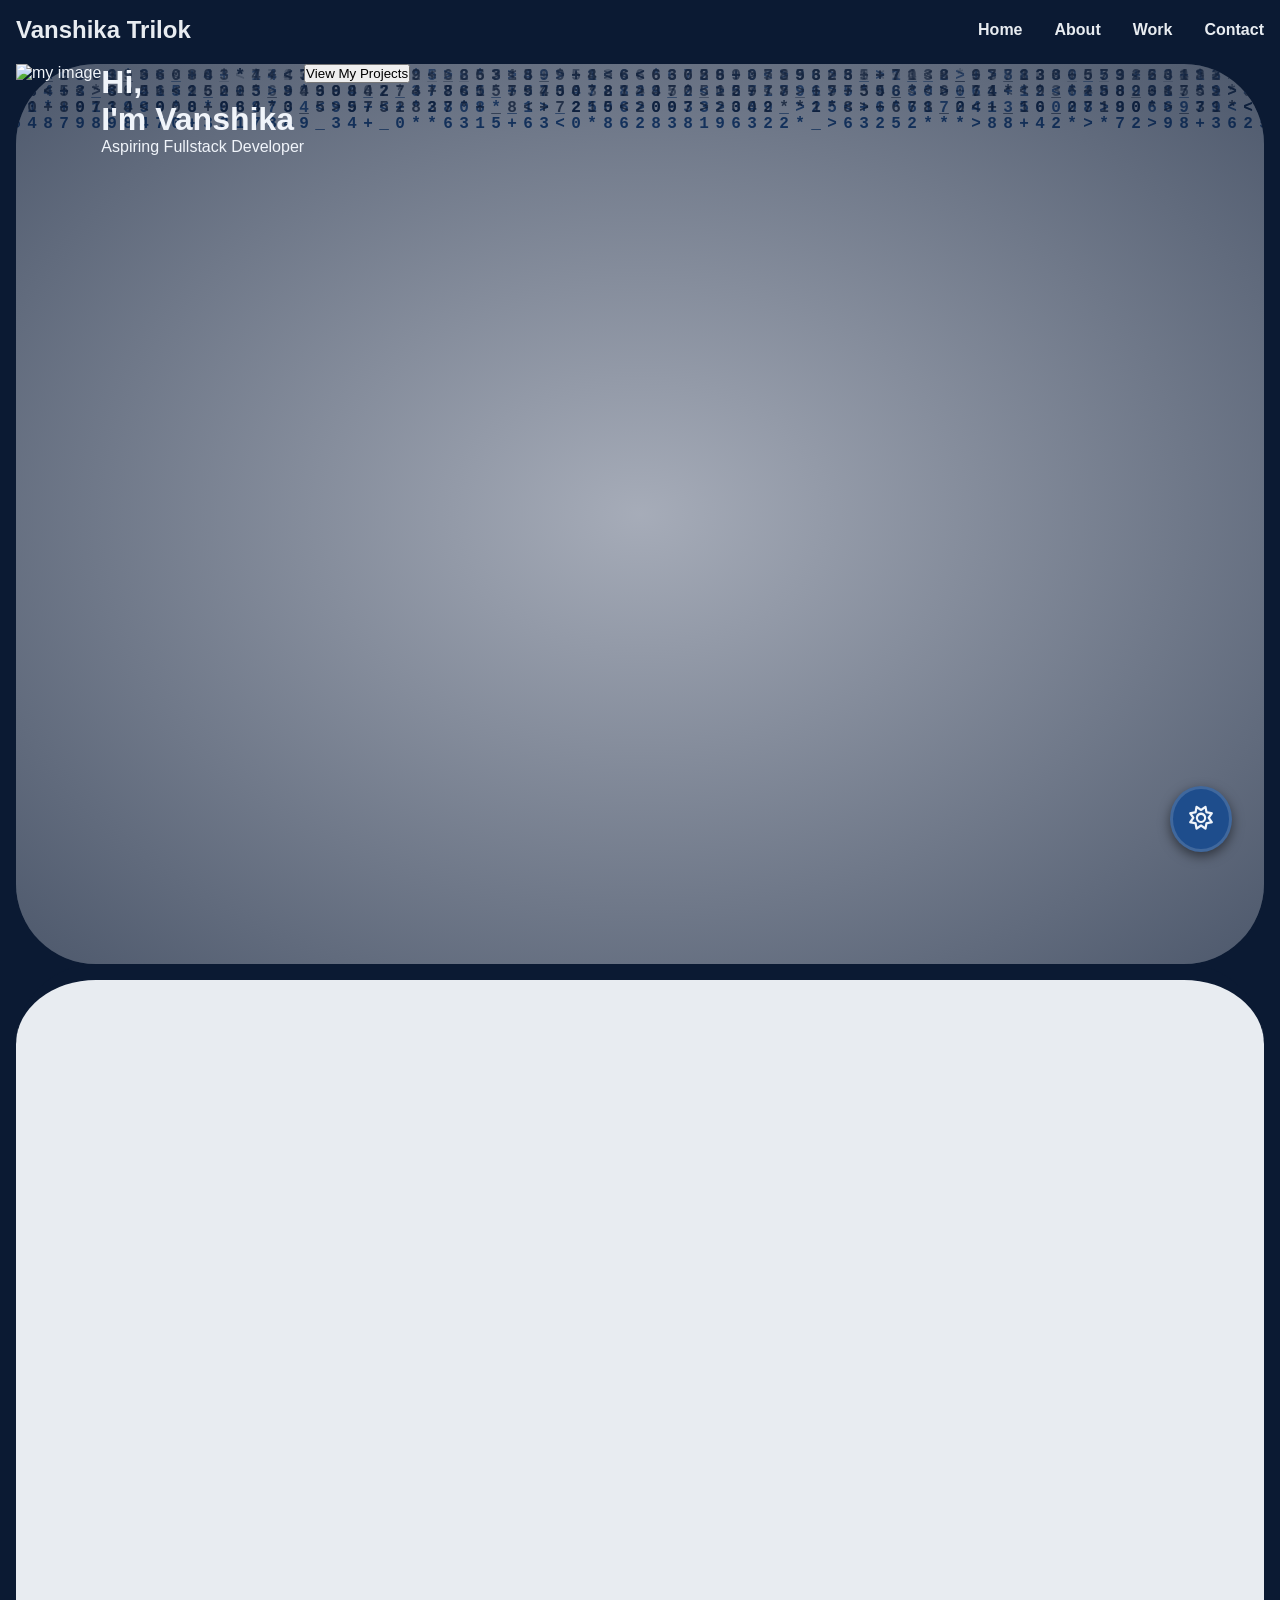
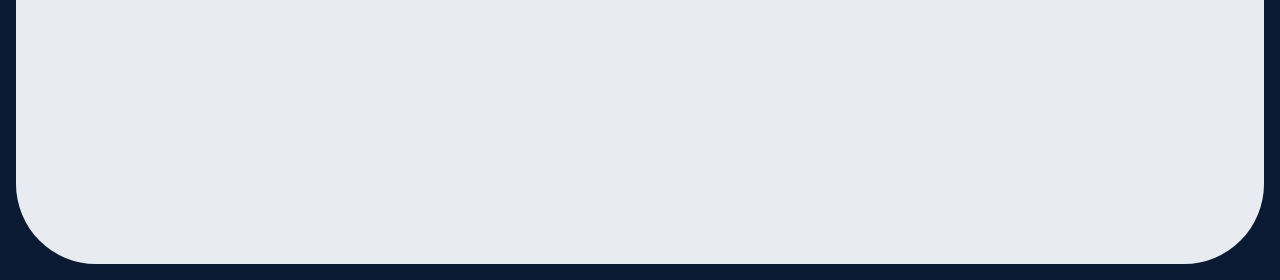
==== html/index.html @ 72667099 "Newly Added" ====
<!DOCTYPE html>
<html lang="en">
    <head>
        <meta charset="UTF-8">
        <meta name="viewport" content="width=device-width, initial-scale=1.0">
        <link rel="stylesheet" href="https://cdnjs.cloudflare.com/ajax/libs/font-awesome/6.5.1/css/all.min.css">
        <link rel="stylesheet" href="/css/main.css">
        <title>V's Portfolio</title>
        <link rel="icon" type="image/x-icon" href="/img/favicon.ico">
    </head>

    <body>
        <header>
            <nav class="navigation">
                <a href="/" class="nav-link">Vanshika Trilok</a>
                <a href="/" class="nav-link">Home</a>
                <a href="/html/about.html" class="nav-link">About</a>
                <a href="/html/work.html" class="nav-link">Work</a>
                <a href="/html/contact.html" class="nav-link">Contact</a>
            </nav>
        </header>

        <!------------------------------------- THEME TOGGLE ------------------------------------->
        <div>
            <button class="theme-toggle" id="themeToggle" aria-label="theme toggle">
                <i class="fa-regular fa-sun icon-sun"></i>
                <i class="fa-regular fa-moon icon-moon"></i>
            </button>
        </div>

        <!------------------------------------- HERO SECTION ------------------------------------->
        <main class="hero" id="hero">
            <canvas id="heroCanvas" aria-hidden="true"></canvas>
            <div class="hero-overlay"></div>
            <div class="hero-content">
                <div class="hero-image">
                    <img src="https://placehold.co/600x400?text=My+Image" alt="my image">
                </div>
                <div class="hero-text">
                    <h1>
                        Hi,<br/>
                        I'm Vanshika
                    </h1>
                    <p>Aspiring Fullstack Developer</p>
                </div>
                <div class="cta-btn">
                    <button class="view-projects-btn">View My Projects</button>
                </div>
            </div>
        </main>

        <section class="about-me">
            
        </section>

        <script src="/js/main.js"></script>
    </body>
</html>
---- css/main.css ----
:root {
    --primary-color: #0B1A33;       /* Nav/Foot, Primary BG, Heading, Btn BG */
    --secondary-color: #E8ECF1;     /* Secondary BG, Nav/Foot Text, Primary BG Heading */

    --primary-text: #F0F4FA;        /* Primary BG Text */
    --secondary-text: #2D3748;      /* Secondary BG Text */

    --accent-color: #1E4D8C;        /* Links, Icons, Highlights */
    --primary-focus: #A0C4F0;       /* Hover on Primary BG */
    --secondary-focus: #2B6CB0;     /* Hover on Secondary BG */

    /* ===== EXTRA ===== */
    --transition: all 0.3s ease;
    --box-shadow: 0 4px 12px rgba(0, 0, 0, 0.5);
}

* {
    box-sizing: border-box;
    padding: 0;
    margin: 0;
}

body {
    background: var(--primary-color);
    color: var(--primary-text);
    font-family: Arial, Helvetica, sans-serif;
    border: 1rem solid var(--primary-color);
}

/* ==================== THEME TOGGLE ==================== */
.theme-toggle {
    position: fixed;
    bottom: 3rem;
    right: 3rem;
    padding: 1rem;
    z-index: 999;
    background: var(--accent-color);
    color: var(--primary-text);
    border: 0.2rem solid rgba(255, 255, 255, 0.15);
    box-shadow: var(--box-shadow);
    border-radius: 100%;
    font-size: 1.5rem;
    transition: var(--transition);
}

.theme-toggle:hover {
    transform: scale(1.1);
    box-shadow: 0 6px 30px rgba(30, 77, 140, 0.7);
    border-color: var(--primary-focus);
}

.icon-sun {
    display: inline-block !important;
}

.icon-moon {
    display: none !important;
}

/* ==================== HEADER ==================== */
header {
    background: var(--primary-color);
    padding: 1rem;
    position: absolute;
    width: 100%;
    z-index: 1000;
    top: 0;
    left: 0;
}

.navigation {
    display: flex;
    align-items: center;
    gap: 2rem;
}

.nav-link {
    color: var(--secondary-color);
    font-weight: bolder;
    text-decoration: none;
    transition: var(--transition);
    position: relative;
}

.nav-link:first-child {
    margin-right: auto;
    font-size: 1.5rem;
}

.nav-link:first-child:hover {
    color: var(--primary-focus);
}

.nav-link:not(:first-child)::after {
    content: '';
    position: absolute;
    bottom: -4px;
    left: 0;
    width: 0;
    height: 2px;
    background: var(--primary-focus);
    border-radius: 5px;
    transition: var(--transition);
}

.nav-link:not(:first-child):hover::after {
    width: 100%;
}

.nav-link:not(:first-child):hover {
    color: var(--primary-focus);
}
/* ==================== FOOTER ==================== */

/* ==================== HERO SECTION ==================== */
.hero {
    position: relative;
    width: 100%;
    min-height: 100vh;
    overflow: visible;
    background: var(--secondary-color);
    border-radius: 5rem;
    margin-top: 3rem;
}

.hero canvas {
    position: absolute;
    top: 0;
    left: 0;
    height: 100%;
    width: 100%;
    z-index: 1;
    display: block;
    border-radius: 5rem;
}

.hero-overlay {
    position: absolute;
    top: 0;
    left: 0;
    height: 100%;
    width: 100%;
    z-index: 2;
    background: radial-gradient(ellipse at center, rgba(11, 26, 51, 0.30) 0%, rgba(11, 26, 51, 0.70) 100%);
    pointer-events: none;
}

.hero-content {
    position: relative;
    z-index: 3;
    display: flex;
}

.about-me {
    height: 100vh;
    background: var(--secondary-color);
    border-top: 1rem solid var(--primary-color);
    border-radius: 5rem;
}
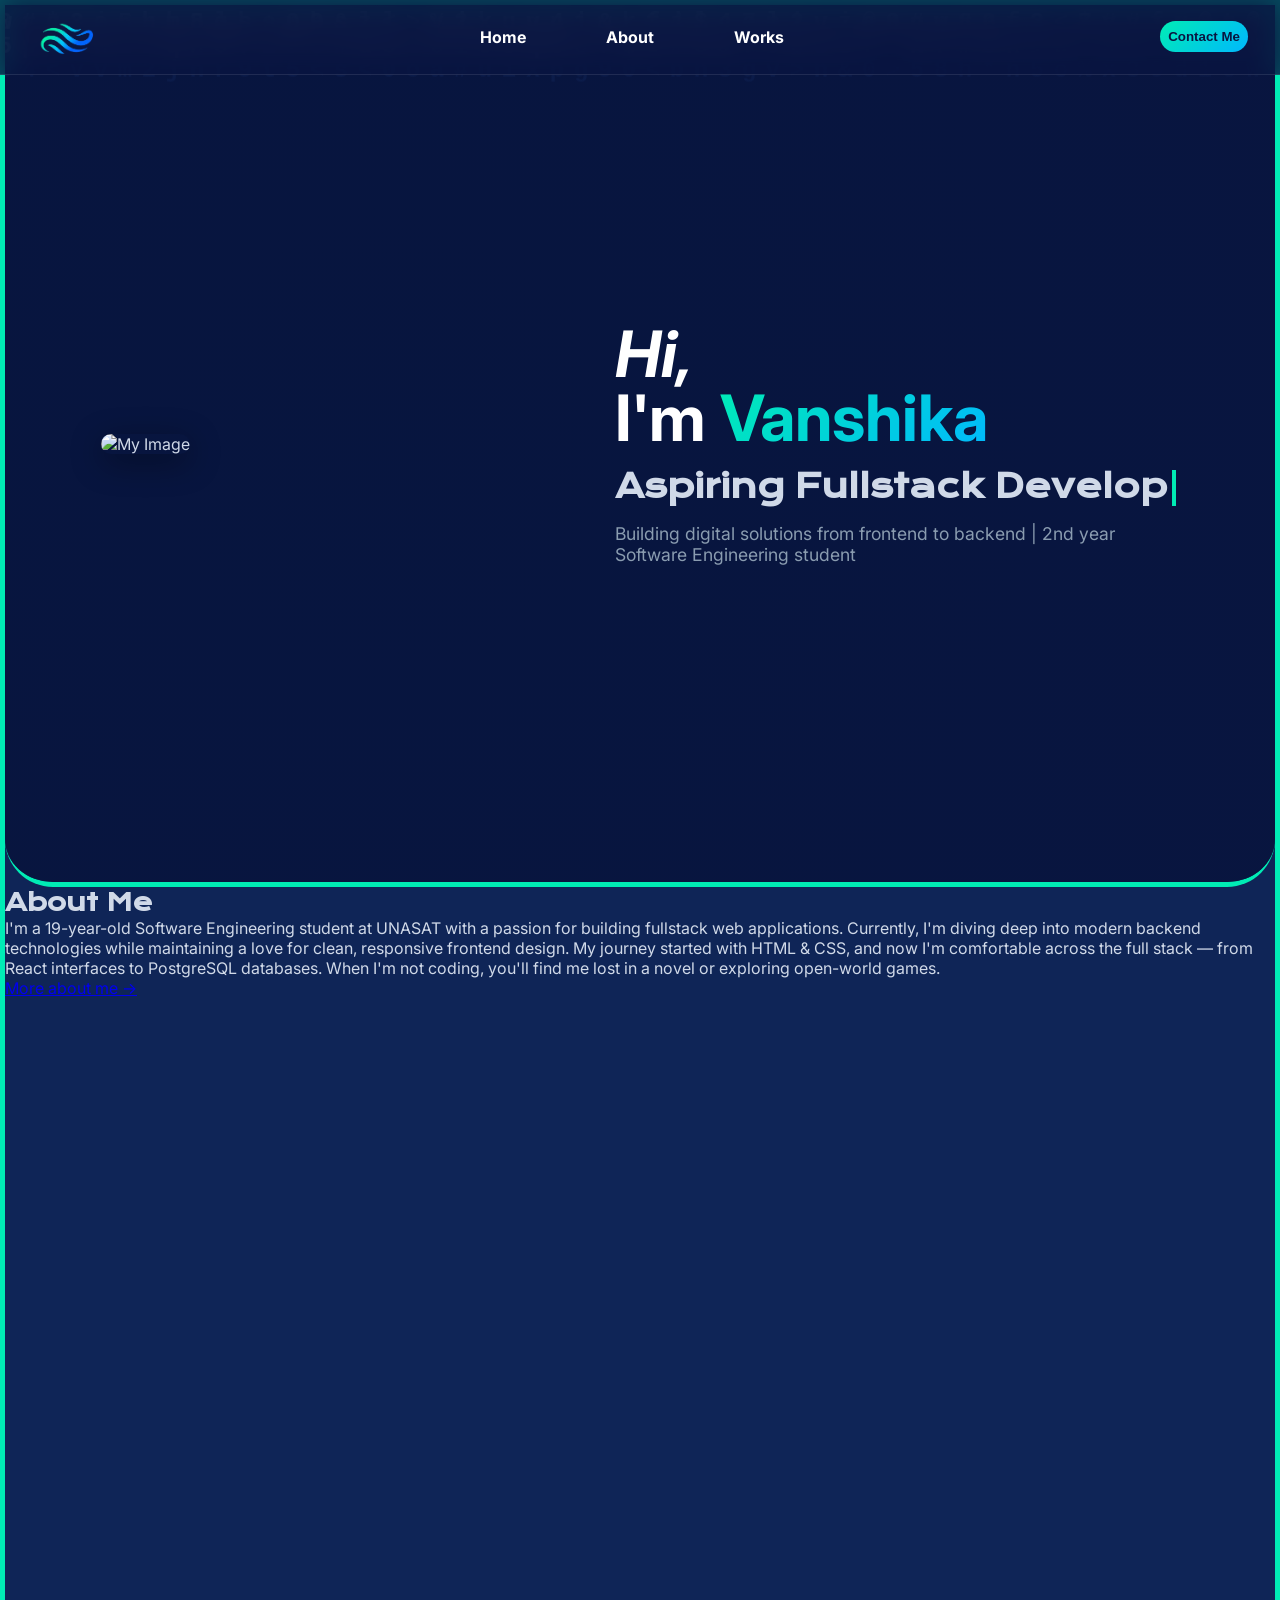
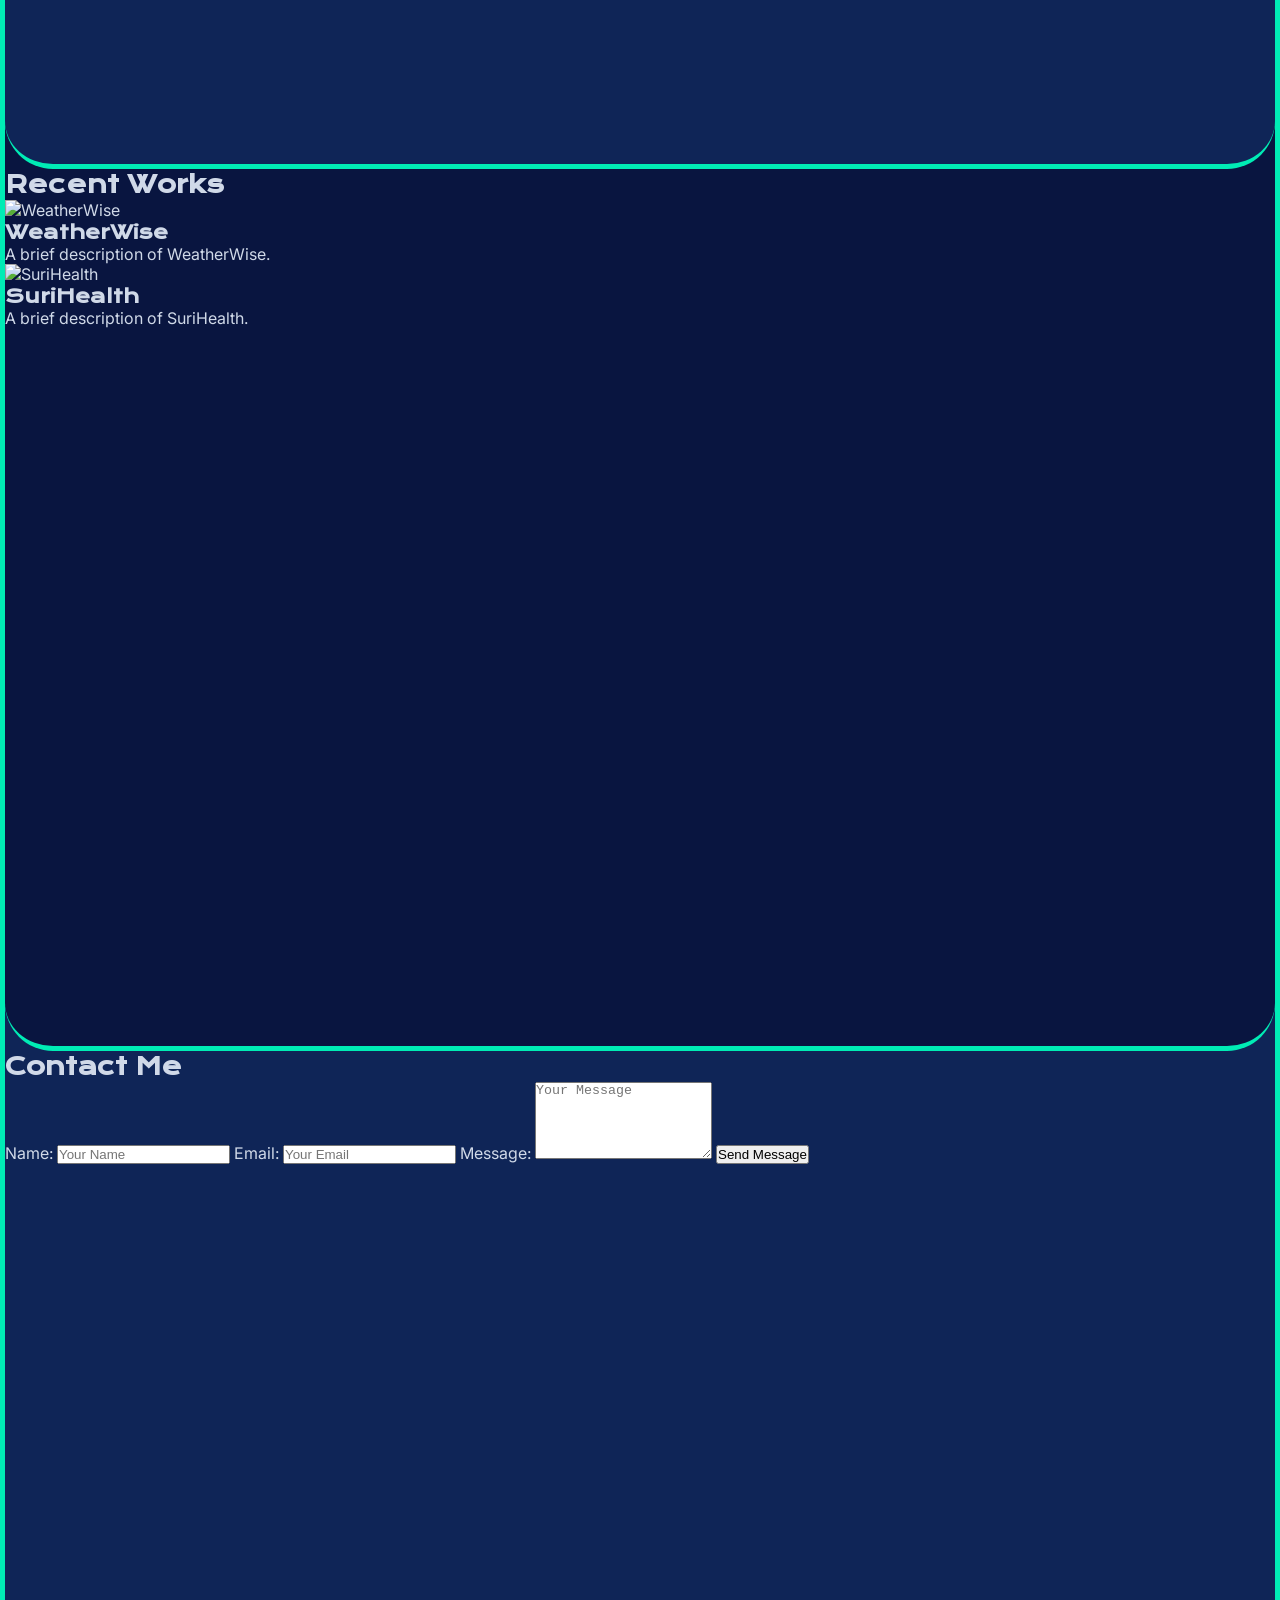
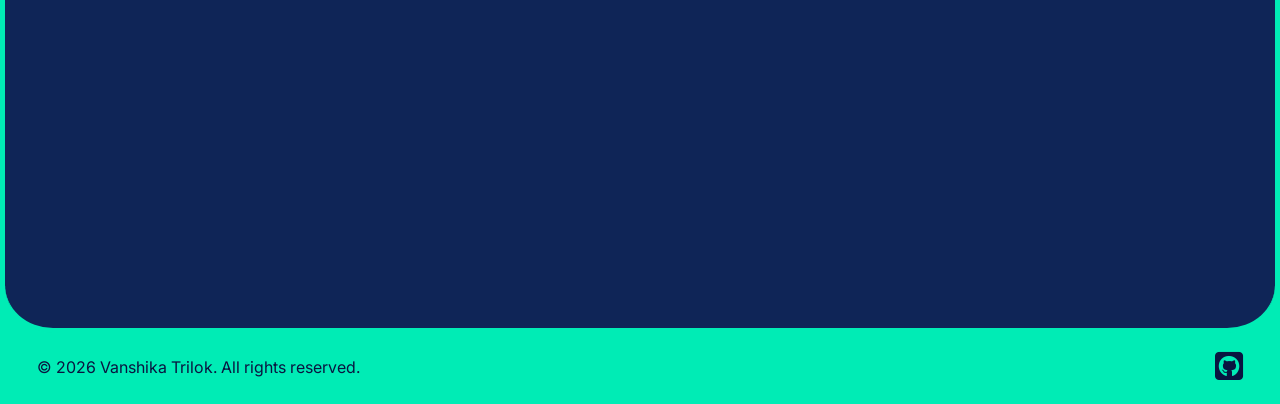
==== commit b5d277f3: "Updated" ====
--- a/html/index.html
+++ b/html/index.html
@@ -3,56 +3,96 @@
     <head>
         <meta charset="UTF-8">
         <meta name="viewport" content="width=device-width, initial-scale=1.0">
+        <title>V's Portfolio</title>
+        <link rel="stylesheet" href="/css/main.css">
+        <link type="image/x-icon" rel="icon" href="/img/favicon.ico">
+        <link href="https://fonts.googleapis.com/css2?family=Inter:opsz@14..32&display=swap" rel="stylesheet" />
+        <link href="https://fonts.googleapis.com/css2?family=Krona+One&display=swap" rel="stylesheet">
         <link rel="stylesheet" href="https://cdnjs.cloudflare.com/ajax/libs/font-awesome/6.5.1/css/all.min.css">
-        <link rel="stylesheet" href="/css/main.css">
-        <title>V's Portfolio</title>
-        <link rel="icon" type="image/x-icon" href="/img/favicon.ico">
     </head>
-
     <body>
         <header>
-            <nav class="navigation">
-                <a href="/" class="nav-link">Vanshika Trilok</a>
-                <a href="/" class="nav-link">Home</a>
-                <a href="/html/about.html" class="nav-link">About</a>
-                <a href="/html/work.html" class="nav-link">Work</a>
-                <a href="/html/contact.html" class="nav-link">Contact</a>
-            </nav>
+            <img src="/img/portfolio_logo.png" alt="V's Portfolio Logo" class="logo">
+            <a href="/" class="nav-link">Home</a>
+            <a href="/html/about.html" class="nav-link">About</a>
+            <a href="/html/work.html" class="nav-link">Works</a>
+            <button id="contact-button">
+                Contact Me
+                <span class="arrow-circle"> →</span>
+            </button>
         </header>
 
-        <!------------------------------------- THEME TOGGLE ------------------------------------->
-        <div>
-            <button class="theme-toggle" id="themeToggle" aria-label="theme toggle">
-                <i class="fa-regular fa-sun icon-sun"></i>
-                <i class="fa-regular fa-moon icon-moon"></i>
-            </button>
-        </div>
+        <main class="hero-section">
 
-        <!------------------------------------- HERO SECTION ------------------------------------->
-        <main class="hero" id="hero">
+            <!-- CANVAS -->
             <canvas id="heroCanvas" aria-hidden="true"></canvas>
-            <div class="hero-overlay"></div>
-            <div class="hero-content">
+
+            <div class="hero-container">
+                <!-- LEFT SIDE -->
                 <div class="hero-image">
-                    <img src="https://placehold.co/600x400?text=My+Image" alt="my image">
+                    <img src="https://placehold.co/600x400" alt="My Image" class="hero-img">
                 </div>
-                <div class="hero-text">
+
+                <!-- RIGHT SIDE -->
+                <div class="hero-content">
                     <h1>
-                        Hi,<br/>
-                        I'm Vanshika
+                        <i>Hi,</i> <br>
+                        I'm <span class="highlight">Vanshika</span>
                     </h1>
-                    <p>Aspiring Fullstack Developer</p>
-                </div>
-                <div class="cta-btn">
-                    <button class="view-projects-btn">View My Projects</button>
+                    <h2>
+                        <span id="typing-text"></span>
+                        <span class="cursor" aria-hidden="true">|</span>
+                    </h2>
+                    <p>Building digital solutions from frontend to backend | 2nd year Software Engineering student</p>
                 </div>
             </div>
         </main>
 
-        <section class="about-me">
-            
+        <section class="about-section">
+            <h2>About Me</h2>
+            <p>I'm a 19-year-old Software Engineering student at UNASAT with a passion for building fullstack web applications. Currently, I'm diving deep into modern backend technologies while maintaining a love for clean, responsive frontend design. My journey started with HTML & CSS, and now I'm comfortable across the full stack — from React interfaces to PostgreSQL databases. When I'm not coding, you'll find me lost in a novel or exploring open-world games.</p>
+            <a href="/html/about.html" class="btn-about">More about me →</a>
         </section>
 
+        <section class="works-section">
+            <h2>Recent Works</h2>
+            <div class="works-container">
+                <div class="work-card">
+                    <img src="https://placehold.co/300x200" alt="WeatherWise" class="work-image">
+                    <h3>WeatherWise</h3>
+                    <p>A brief description of WeatherWise.</p>
+                </div>
+                <div class="work-card">
+                    <img src="https://placehold.co/300x200" alt="SuriHealth" class="work-image">
+                    <h3>SuriHealth</h3>
+                    <p>A brief description of SuriHealth.</p>
+                </div>
+            </div>
+        </section>
+
+        <section class="contact-section">
+            <h2>Contact Me</h2>
+            <form id="contact-form">
+                <label for="name">Name:</label>
+                <input type="text" id="name" name="name" placeholder="Your Name" required>
+
+                <label for="email">Email:</label>
+                <input type="email" id="email" name="email" placeholder="Your Email" required>
+
+                <label for="message">Message:</label>
+                <textarea id="message" name="message" rows="5" placeholder="Your Message" required></textarea>
+
+                <button type="submit">Send Message</button>
+            </form>
+        </section>
+
+        <footer>
+            <p>&copy; 2026 Vanshika Trilok. All rights reserved.</p>
+            <a href="https://github.com/viraitrisha" rel="noopener noreferrer" target="_blank">
+                <i class="fa-brands fa-square-github"></i>
+            </a>
+        </footer>
         <script src="/js/main.js"></script>
+
     </body>
 </html>
--- a/css/main.css
+++ b/css/main.css
@@ -1,159 +1,363 @@
 :root {
-    --primary-color: #0B1A33;       /* Nav/Foot, Primary BG, Heading, Btn BG */
-    --secondary-color: #E8ECF1;     /* Secondary BG, Nav/Foot Text, Primary BG Heading */
-
-    --primary-text: #F0F4FA;        /* Primary BG Text */
-    --secondary-text: #2D3748;      /* Secondary BG Text */
-
-    --accent-color: #1E4D8C;        /* Links, Icons, Highlights */
-    --primary-focus: #A0C4F0;       /* Hover on Primary BG */
-    --secondary-focus: #2B6CB0;     /* Hover on Secondary BG */
-
-    /* ===== EXTRA ===== */
-    --transition: all 0.3s ease;
-    --box-shadow: 0 4px 12px rgba(0, 0, 0, 0.5);
+    /* Backgrounds */
+    --primary-bg: #091540;
+    --secondary-bg: #0F2557;
+    --card-bg: rgba(15, 37, 87, 0.6);
+
+    /* Text */
+    --text-heading: #FFFFFF;
+    --text-body: #D0D9E8;
+    --text-muted: #8A9CB0;
+    --text-btn: #091540;
+
+    /* Accents */
+    --accent-teal: #00ecb5;
+    --accent-blue: #0065ff;
+    --accent-light-blue: #00b8fe;
+    --accent-orange: #FF7B00;
+    --accent-pink: #ff0059;
+
+    /* Shadows */
+    --shadow-teal: 0 10px 40px -10px rgba(0, 236, 181, 0.25);
+    --shadow-blue: 0 10px 40px -10px rgba(0, 101, 255, 0.30);
+    --shadow-card: 0 8px 32px rgba(0, 0, 0, 0.4);
+
+    /* Hover States */
+    --hover-teal: #00cba0;
+    --hover-blue: #0055cc;
 }
 
 * {
     box-sizing: border-box;
+    margin: 0;
     padding: 0;
-    margin: 0;
 }
 
 body {
-    background: var(--primary-color);
-    color: var(--primary-text);
-    font-family: Arial, Helvetica, sans-serif;
-    border: 1rem solid var(--primary-color);
-}
-
-/* ==================== THEME TOGGLE ==================== */
-.theme-toggle {
+    font-family: 'Inter', sans-serif;
+    background-color: var(--primary-bg);
+    color: var(--text-body);
+    border: 5px solid var(--accent-teal);
+}
+
+.logo {
+    width: 4.5rem;
+    height: auto;
+    margin-right: auto;
+    transition: transform 0.3s ease, filter 0.3s ease;
+}
+
+.logo:hover {
+    transform: scale(1.1) translateY(-2px);
+    filter: drop-shadow(0 0 12px rgba(0, 236, 181, 0.6)) drop-shadow(0 4px 8px rgba(0, 0, 0, 0.3));
+}
+
+.highlight {
+    background: linear-gradient(135deg, var(--accent-teal), var(--accent-light-blue));
+    -webkit-background-clip: text;
+    -webkit-text-fill-color: transparent;
+    background-clip: text;
+    cursor: pointer;
+    transition: text-shadow 0.3s ease;
+}
+
+.highlight:hover {
+    text-shadow:
+        0 0 20px rgba(0, 236, 181, 0.8),
+        0 0 40px rgba(0, 184, 254, 0.5),
+        0 0 60px rgba(0, 101, 255, 0.3);
+}
+
+h2, h3, h4, h5, h6 {
+    font-family: 'Krona One', sans-serif;
+}
+
+.about-section,
+.contact-section {
+    position: relative;
+    z-index: 0;
+    min-height: 98vh;
+    background-color: var(--secondary-bg);
+    border-bottom: 5px solid var(--accent-teal);
+    border-bottom-left-radius: 3rem;
+    border-bottom-right-radius: 3rem;
+}
+
+.about-section::before,
+.contact-section::before {
+    content: '';
+    position: absolute;
+    top: -3rem;
+    left: 0;
+    right: 0;
+    height: 3rem;
+    background-color: var(--secondary-bg);
+    z-index: -1;
+}
+
+/* ========== NAVIGATION ========== */
+header {
     position: fixed;
-    bottom: 3rem;
-    right: 3rem;
-    padding: 1rem;
-    z-index: 999;
-    background: var(--accent-color);
-    color: var(--primary-text);
-    border: 0.2rem solid rgba(255, 255, 255, 0.15);
-    box-shadow: var(--box-shadow);
-    border-radius: 100%;
-    font-size: 1.5rem;
-    transition: var(--transition);
-}
-
-.theme-toggle:hover {
-    transform: scale(1.1);
-    box-shadow: 0 6px 30px rgba(30, 77, 140, 0.7);
-    border-color: var(--primary-focus);
-}
-
-.icon-sun {
-    display: inline-block !important;
-}
-
-.icon-moon {
-    display: none !important;
-}
-
-/* ==================== HEADER ==================== */
-header {
-    background: var(--primary-color);
-    padding: 1rem;
-    position: absolute;
-    width: 100%;
-    z-index: 1000;
     top: 0;
     left: 0;
-}
-
-.navigation {
-    display: flex;
-    align-items: center;
+    z-index: 1000;
+    width: 100%;
+
+    display: flex;
+    gap: 5rem;
+    align-items: center;
+    padding: 1rem 2rem;
+
+    background: rgba(9, 21, 64, 0.75);
+    border-bottom: 1px solid rgba(255, 255, 255, 0.1);
+    -webkit-backdrop-filter: blur(12px);
+    backdrop-filter: blur(12px);
+}
+
+nav {
+    display: flex;
     gap: 2rem;
 }
 
 .nav-link {
-    color: var(--secondary-color);
-    font-weight: bolder;
     text-decoration: none;
-    transition: var(--transition);
-    position: relative;
-}
-
-.nav-link:first-child {
-    margin-right: auto;
-    font-size: 1.5rem;
-}
-
-.nav-link:first-child:hover {
-    color: var(--primary-focus);
-}
-
-.nav-link:not(:first-child)::after {
+    font-weight: bold;
+    font-size: 1rem;
+    color: var(--text-heading);
+    position: relative;
+    transition: color 0.3s ease;
+}
+
+.nav-link::after {
     content: '';
     position: absolute;
     bottom: -4px;
     left: 0;
-    width: 0;
+    width: 0%;
     height: 2px;
-    background: var(--primary-focus);
-    border-radius: 5px;
-    transition: var(--transition);
-}
-
-.nav-link:not(:first-child):hover::after {
+    background: var(--accent-teal);
+    transition: width 0.3s ease;
+}
+
+.nav-link:hover {
+    color: var(--accent-teal);
+}
+
+.nav-link:hover::after {
     width: 100%;
 }
 
-.nav-link:not(:first-child):hover {
-    color: var(--primary-focus);
-}
-/* ==================== FOOTER ==================== */
-
-/* ==================== HERO SECTION ==================== */
-.hero {
-    position: relative;
+header button {
+    position: relative;
+    overflow: hidden;
+    background: linear-gradient(135deg, var(--accent-teal), var(--accent-light-blue));
+    color: var(--text-btn);
+    font-weight: bold;
+    padding: 0.5rem 0.5rem;
+    border: none;
+    border-radius: 2rem;
+    cursor: pointer;
+    margin-left: auto;
+    display: inline-flex;
+    align-items: center;
+    white-space: nowrap;
+    transition: all 0.3s ease;
+}
+
+.arrow-circle {
+    position: absolute;
+    right: -1.5rem;
+    top: 50%;
+    transform: translateY(-50%);
+    width: 1.5rem;
+    height: 1.5rem;
+    border-radius: 50%;
+    background: linear-gradient(135deg, var(--accent-blue), var(--accent-pink));
+    display: flex;
+    align-items: center;
+    justify-content: center;
+    color: var(--text-heading);
+    font-size: 1rem;
+    font-weight: bold;
+    line-height: 1;
+    opacity: 0;
+    transition: right 0.45s cubic-bezier(0.4, 0, 0.2, 1), opacity 0.3s ease 0.1s;
+}
+
+header button:hover {
+    padding-right: 2.5rem;
+    transform: scale(1.03);
+    box-shadow: 0 0 30px rgba(0, 236, 181, 0.45);
+}
+
+header button:hover .arrow-circle {
+    right: 0.5rem;
+    opacity: 1;
+}
+
+/* ========== FOOTER ========== */
+footer {
+    background-color: var(--accent-teal);
+    color: var(--text-btn);
+    border-top: 1px solid rgba(255, 255, 255, 0.1);
+    padding: 1rem 2rem;
+    display: flex;
+    align-items: center;
+    justify-content: space-between;
+    flex-wrap: wrap;
+    gap: 1rem;
+    position: relative;
+    z-index: -1;
+}
+
+footer::before {
+    content: '';
+    position: absolute;
+    top: -3rem;
+    left: 0;
+    right: 0;
+    height: 3rem;
+    background-color: var(--accent-teal);
+    z-index: -2;
+}
+
+footer p {
+    margin: 0;
+    color: var(--text-btn);
+}
+
+footer a {
+    color: var(--text-btn);
+    font-size: 2rem;
+    transition: all 0.3s ease;
+    line-height: 1;
+}
+
+footer a:hover {
+    color: var(--accent-teal);
+    transform: scale(1.15) translateY(-2px);
+    text-shadow: 0 0 12px rgba(0, 236, 181, 0.6);
+}
+/* ========== HERO SECTION ========== */
+.hero-section {
+    position: relative;
+    min-height: 98vh;
+    z-index: 1;
+    display: flex;
+    align-items: center;
+    justify-content: center;
+    overflow: hidden;
+    isolation: isolate;
+    background-color: var(--primary-bg);
+    border-bottom: 5px solid var(--accent-teal);
+    border-bottom-left-radius: 3rem;
+    border-bottom-right-radius: 3rem;
+}
+
+#heroCanvas {
+    position: absolute;
+    inset: 0;
     width: 100%;
-    min-height: 100vh;
-    overflow: visible;
-    background: var(--secondary-color);
-    border-radius: 5rem;
-    margin-top: 3rem;
-}
-
-.hero canvas {
-    position: absolute;
-    top: 0;
-    left: 0;
     height: 100%;
+    z-index: 0;
+}
+
+.hero-section::after {
+    content: '';
+    position: absolute;
+    inset: 0;
+    background: radial-gradient(
+        circle at 30% 50%,
+        rgba(9, 21, 64, 0.4) 0%,
+        rgba(9, 21, 64, 0.8) 100%
+    );
+    z-index: 1;
+    pointer-events: none;
+}
+
+.hero-container {
+    position: relative;
+    z-index: 2;
+    display: flex;
+    align-items: center;
+    gap: 4rem;
+    max-width: 1200px;
+    width: 90%;
+    margin: 0 auto;
+    padding: 2rem;
+}
+
+.hero-image {
+    flex: 1;
+    max-width: 450px;
+}
+
+.hero-img {
     width: 100%;
+    height: auto;
+    border-radius: 20px;
+    box-shadow: var(--shadow-card), var(--shadow-teal);
+    transition: transform 0.3s ease;
+}
+
+.hero-img:hover {
+  transform: scale(1.02) rotate(0.5deg);
+}
+
+.hero-content {
+    flex: 1;
+    color: var(--text-heading);
+}
+
+.hero-content h1 {
+    font-size: 4rem;
+    line-height: 1;
+    margin-bottom: 1rem;
+    font-weight: 700;
+    color: var(--text-heading);
+}
+
+.hero-content h1 i {
+    font-style: italic;
+    font-weight: bold;
+}
+
+.hero-content h2 {
+    font-size: 2rem;
+    font-weight: bold;
+    color: var(--text-body);
+    margin-bottom: 1rem;
+    display: flex;
+    align-items: center;
+    flex-wrap: wrap;
+}
+
+.hero-content p {
+    font-size: 1.1rem;
+    line-height: 1.2;
+    color: var(--text-muted);
+    max-width: 500px;
+}
+
+.cursor {
+    display: inline-block;
+    color: var(--accent-teal);
+    font-weight: 400;
+    animation: blink 0.8s step-end infinite;
+    margin-left: 2px;
+}
+
+/* ========== ABOUT SECTION ========== */
+
+/* ========== WORKS SECTION ========== */
+.works-section {
+    position: relative;
+    min-height: 98vh;
     z-index: 1;
-    display: block;
-    border-radius: 5rem;
-}
-
-.hero-overlay {
-    position: absolute;
-    top: 0;
-    left: 0;
-    height: 100%;
-    width: 100%;
-    z-index: 2;
-    background: radial-gradient(ellipse at center, rgba(11, 26, 51, 0.30) 0%, rgba(11, 26, 51, 0.70) 100%);
-    pointer-events: none;
-}
-
-.hero-content {
-    position: relative;
-    z-index: 3;
-    display: flex;
-}
-
-.about-me {
-    height: 100vh;
-    background: var(--secondary-color);
-    border-top: 1rem solid var(--primary-color);
-    border-radius: 5rem;
-}+    background-color: var(--primary-bg);
+    border-bottom: 5px solid var(--accent-teal);
+    border-bottom-left-radius: 3rem;
+    border-bottom-right-radius: 3rem;
+}
+
+/* ========== CONTACT SECTION ========== */
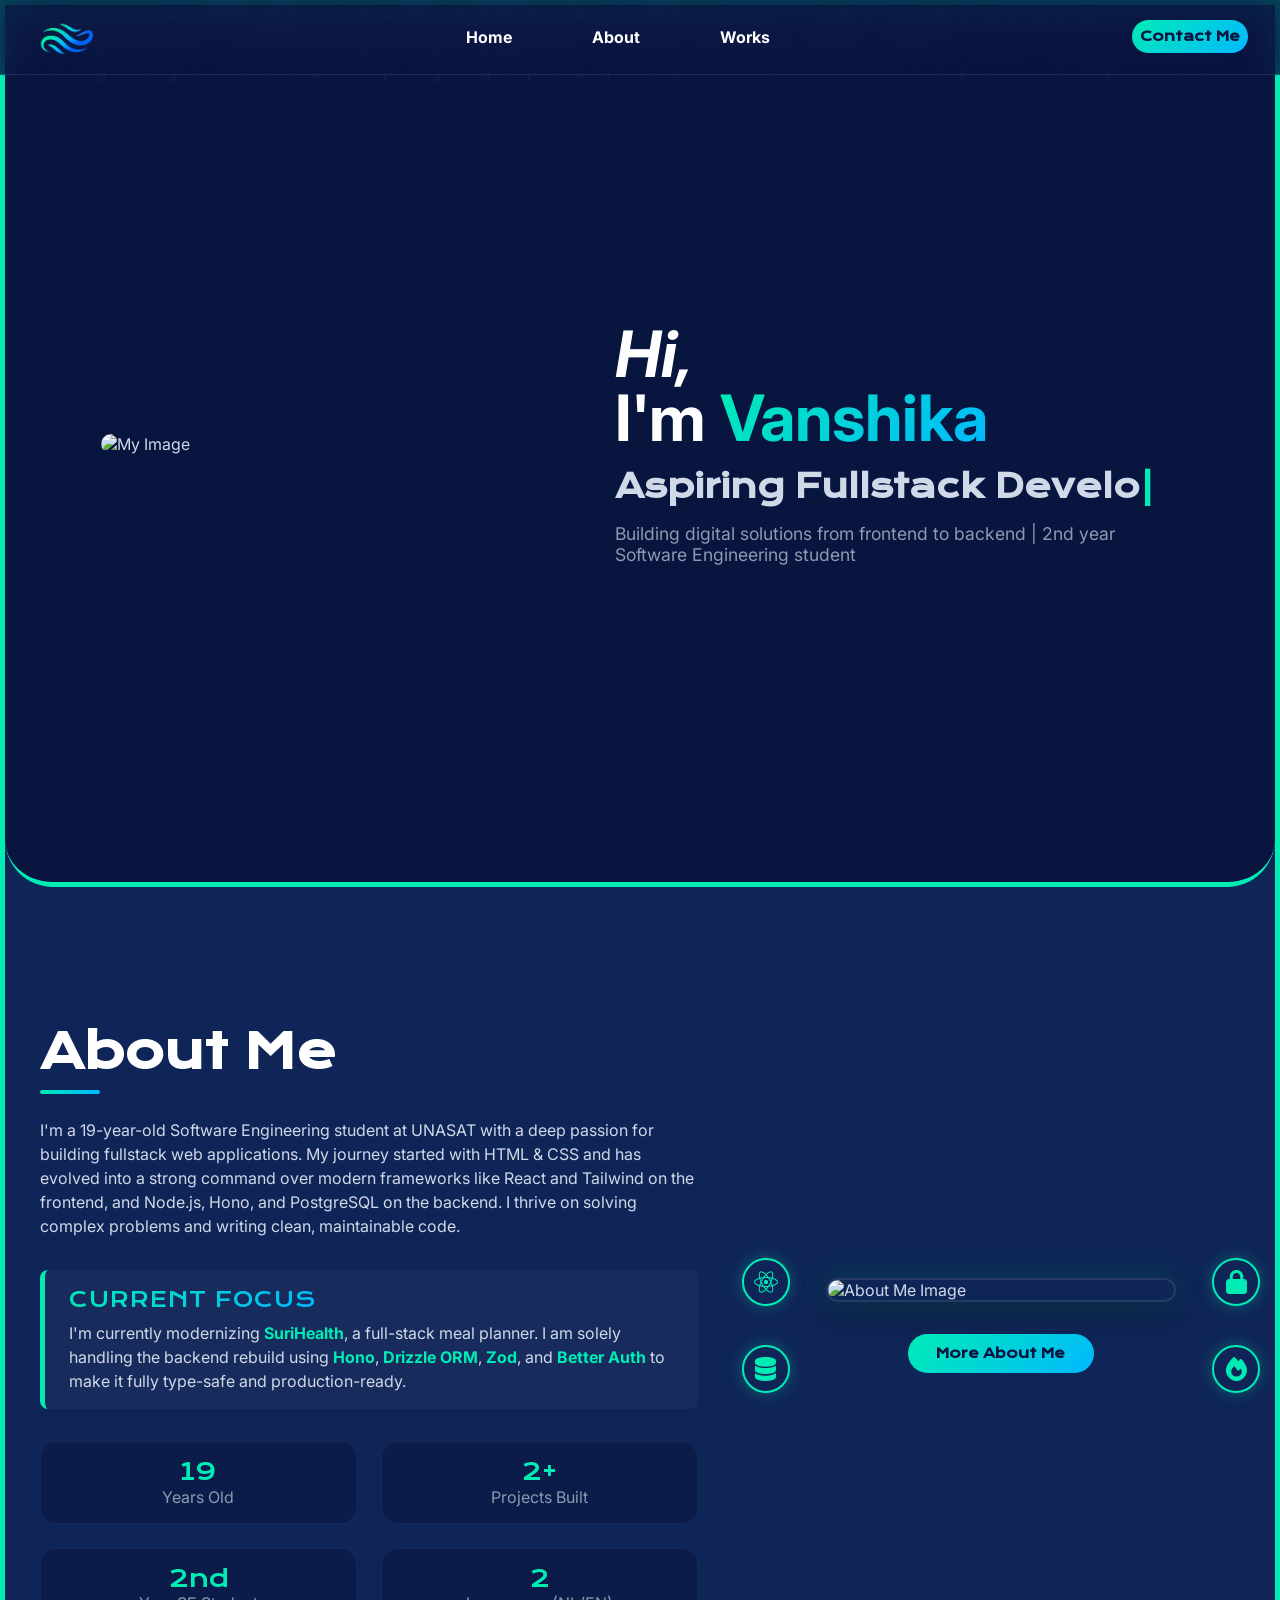
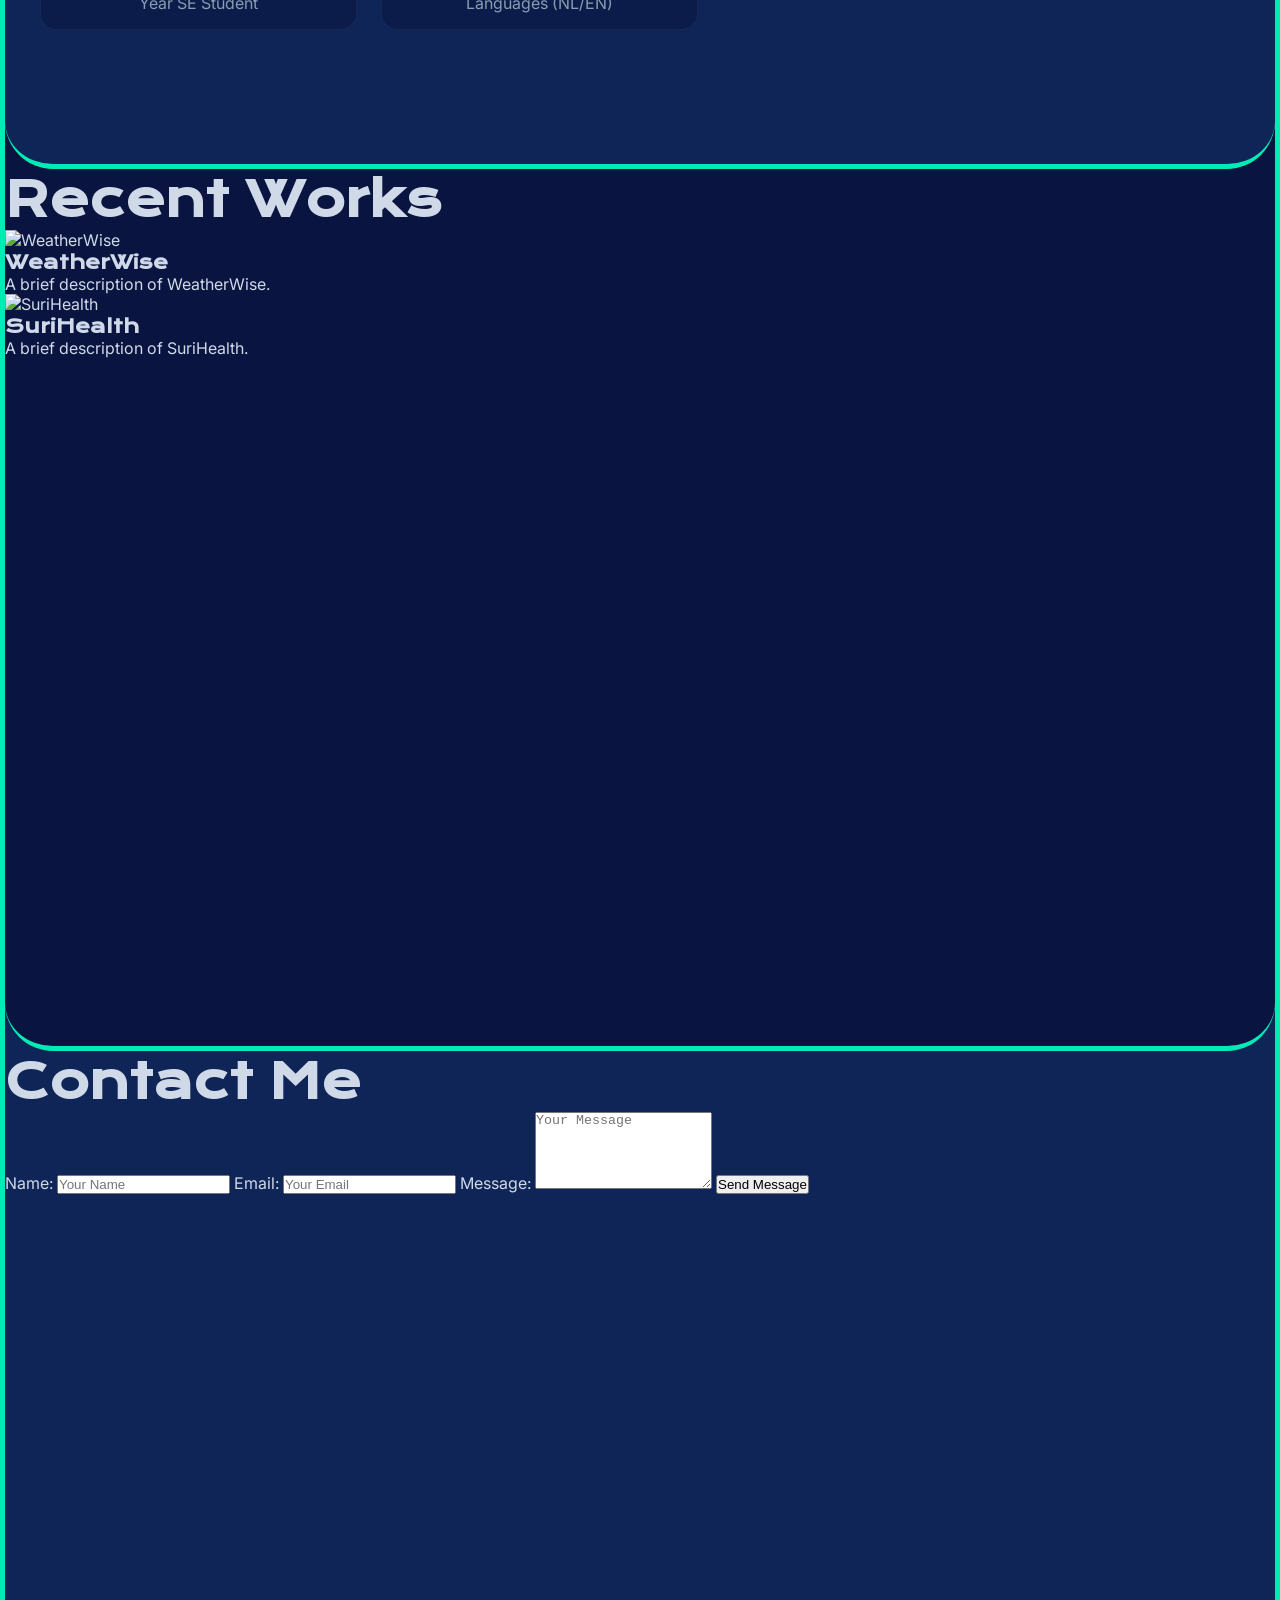
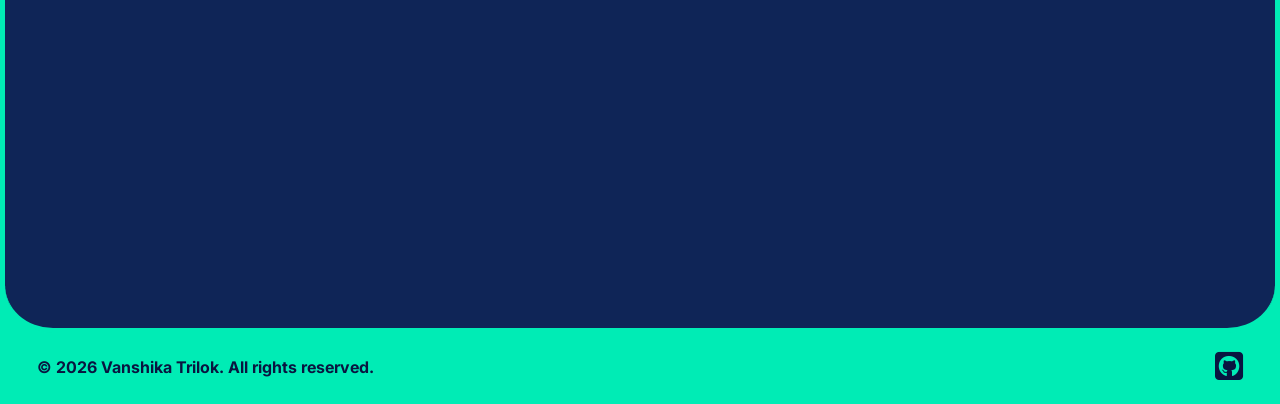
==== commit 64210139: "Home About Me - Done" ====
--- a/html/index.html
+++ b/html/index.html
@@ -23,7 +23,6 @@
         </header>
 
         <main class="hero-section">
-
             <!-- CANVAS -->
             <canvas id="heroCanvas" aria-hidden="true"></canvas>
 
@@ -49,9 +48,80 @@
         </main>
 
         <section class="about-section">
-            <h2>About Me</h2>
-            <p>I'm a 19-year-old Software Engineering student at UNASAT with a passion for building fullstack web applications. Currently, I'm diving deep into modern backend technologies while maintaining a love for clean, responsive frontend design. My journey started with HTML & CSS, and now I'm comfortable across the full stack — from React interfaces to PostgreSQL databases. When I'm not coding, you'll find me lost in a novel or exploring open-world games.</p>
-            <a href="/html/about.html" class="btn-about">More about me →</a>
+            <div class="about-container">
+                <!-- LEFT SIDE -->
+                <div class="about-text">
+                    <h2>About Me</h2>
+                    
+                    <p class="intro-text">
+                        I'm a 19-year-old Software Engineering student at UNASAT with a deep passion for building fullstack web applications. 
+                        My journey started with HTML & CSS and has evolved into a strong command over modern frameworks like React and Tailwind 
+                        on the frontend, and Node.js, Hono, and PostgreSQL on the backend. I thrive on solving complex problems and writing 
+                        clean, maintainable code.
+                    </p>
+
+                    <div class="current-focus">
+                        <span class="highlight">CURRENT FOCUS</span>
+                        <p class="focus-text">
+                            I'm currently modernizing <a href="https://github.com/viraitrisha/surihealth" target="_blank" rel="noopener noreferrer"><b>SuriHealth</b></a>, a full-stack meal planner. I am solely handling the 
+                            backend rebuild using <b>Hono</b>, <b>Drizzle ORM</b>, <b>Zod</b>, and <b>Better Auth</b> to make it fully type-safe and production-ready.
+                        </p>
+                    </div>
+
+                    <div class="stats-grid">
+                        <div class="stat-item">
+                            <span class="stat-number">19</span>
+                            <span class="stat-label">Years Old</span>
+                        </div>
+                        <div class="stat-item">
+                            <span class="stat-number">2+</span>
+                            <span class="stat-label">Projects Built</span>
+                        </div>
+                        <div class="stat-item">
+                            <span class="stat-number">2nd</span>
+                            <span class="stat-label">Year SE Student</span>
+                        </div>
+                        <div class="stat-item">
+                            <span class="stat-number">2</span>
+                            <span class="stat-label">Languages (NL/EN)</span>
+                        </div>
+                    </div>
+                </div>
+
+                <!-- RIGHT SIDE -->
+                <div class="about-img-wrapper">
+                    <img src="https://placehold.co/400x400" alt="About Me Image" class="about-img">
+
+                    <div class="skills-tl">
+                        <a href="https://react.dev/" target="_blank" rel="noopener noreferrer">
+                            <i class="fa-brands fa-react"></i>
+                        </a>
+                    </div>
+                    
+                    <div class="skills-tr">
+                        <a href="https://better-auth.com/" target="_blank" rel="noopener noreferrer">
+                            <i class="fa-solid fa-lock"></i>
+                        </a>
+                    </div>
+                    
+                    <div class="skills-bl">
+                        <a href="https://www.postgresql.org/" target="_blank" rel="noopener noreferrer">
+                            <i class="fa-solid fa-database"></i>
+                        </a>
+                    </div>
+                    
+                    <div class="skills-br">
+                        <a href="https://hono.dev/" target="_blank" rel="noopener noreferrer">
+                            <i class="fa-solid fa-fire"></i>
+                        </a>
+                    </div>                    
+
+                    <button id="about-button" class="about-btn">
+                        More About Me
+                        <span class="arrow-circle"> →</span>
+                    </button>
+                </div>
+            </div>
         </section>
 
         <section class="works-section">
@@ -92,6 +162,7 @@
                 <i class="fa-brands fa-square-github"></i>
             </a>
         </footer>
+
         <script src="/js/main.js"></script>
 
     </body>
--- a/css/main.css
+++ b/css/main.css
@@ -21,10 +21,6 @@
     --shadow-teal: 0 10px 40px -10px rgba(0, 236, 181, 0.25);
     --shadow-blue: 0 10px 40px -10px rgba(0, 101, 255, 0.30);
     --shadow-card: 0 8px 32px rgba(0, 0, 0, 0.4);
-
-    /* Hover States */
-    --hover-teal: #00cba0;
-    --hover-blue: #0055cc;
 }
 
 * {
@@ -68,14 +64,21 @@
         0 0 60px rgba(0, 101, 255, 0.3);
 }
 
+/* ========== TYPOGRAPHY ========== */
 h2, h3, h4, h5, h6 {
     font-family: 'Krona One', sans-serif;
-}
-
+    font-weight: bold;
+}
+
+h2 {
+    font-size: 3rem;
+}
+
+/* ========== SECTIONS ========== */
 .about-section,
 .contact-section {
     position: relative;
-    z-index: 0;
+    z-index: 1;
     min-height: 98vh;
     background-color: var(--secondary-bg);
     border-bottom: 5px solid var(--accent-teal);
@@ -92,7 +95,7 @@
     right: 0;
     height: 3rem;
     background-color: var(--secondary-bg);
-    z-index: -1;
+    z-index: 0;
 }
 
 /* ========== NAVIGATION ========== */
@@ -147,7 +150,9 @@
     width: 100%;
 }
 
-header button {
+header button,
+.about-btn {
+    font-family: 'Krona One', sans-serif;
     position: relative;
     overflow: hidden;
     background: linear-gradient(135deg, var(--accent-teal), var(--accent-light-blue));
@@ -184,13 +189,15 @@
     transition: right 0.45s cubic-bezier(0.4, 0, 0.2, 1), opacity 0.3s ease 0.1s;
 }
 
-header button:hover {
+header button:hover,
+.about-btn:hover {
     padding-right: 2.5rem;
     transform: scale(1.03);
-    box-shadow: 0 0 30px rgba(0, 236, 181, 0.45);
-}
-
-header button:hover .arrow-circle {
+    box-shadow: 0 0 25px rgba(0, 236, 181, 0.5);
+}
+
+header button:hover .arrow-circle,
+.about-btn:hover .arrow-circle {
     right: 0.5rem;
     opacity: 1;
 }
@@ -207,7 +214,7 @@
     flex-wrap: wrap;
     gap: 1rem;
     position: relative;
-    z-index: -1;
+    z-index: 0;
 }
 
 footer::before {
@@ -218,11 +225,11 @@
     right: 0;
     height: 3rem;
     background-color: var(--accent-teal);
-    z-index: -2;
+    z-index: -1;
 }
 
 footer p {
-    margin: 0;
+    font-weight: bold;
     color: var(--text-btn);
 }
 
@@ -231,18 +238,25 @@
     font-size: 2rem;
     transition: all 0.3s ease;
     line-height: 1;
+    background: none;
+    -webkit-background-clip: text;
+    background-clip: text;
+    -webkit-text-fill-color: currentColor;
 }
 
 footer a:hover {
-    color: var(--accent-teal);
-    transform: scale(1.15) translateY(-2px);
-    text-shadow: 0 0 12px rgba(0, 236, 181, 0.6);
+    color: transparent;
+    background: linear-gradient(135deg, var(--accent-blue), var(--accent-pink));
+    -webkit-background-clip: text;
+    background-clip: text;
+    -webkit-text-fill-color: transparent;
+    text-shadow: 0 0 12px rgba(0, 0, 0, 0.4);
 }
 /* ========== HERO SECTION ========== */
 .hero-section {
     position: relative;
     min-height: 98vh;
-    z-index: 1;
+    z-index: 2;
     display: flex;
     align-items: center;
     justify-content: center;
@@ -296,7 +310,6 @@
     width: 100%;
     height: auto;
     border-radius: 20px;
-    box-shadow: var(--shadow-card), var(--shadow-teal);
     transition: transform 0.3s ease;
 }
 
@@ -313,7 +326,7 @@
     font-size: 4rem;
     line-height: 1;
     margin-bottom: 1rem;
-    font-weight: 700;
+    font-weight: bold;
     color: var(--text-heading);
 }
 
@@ -342,18 +355,216 @@
 .cursor {
     display: inline-block;
     color: var(--accent-teal);
-    font-weight: 400;
+    font-weight: bold;
     animation: blink 0.8s step-end infinite;
     margin-left: 2px;
 }
 
 /* ========== ABOUT SECTION ========== */
-
+.about-section {
+    display: flex;
+    align-items: center;
+    justify-content: center;
+    padding: 4rem 2rem;
+}
+
+.about-container {
+    display: flex;
+    align-items: center;
+    gap: 4rem;
+    max-width: 1200px;
+    width: 100%;
+    margin: 0 auto;
+    padding: 0;
+}
+
+.about-text {
+    flex: 1 1 55%;
+}
+
+.about-text h2 {
+    margin-bottom: 1.5rem;
+    color: var(--text-heading);
+    position: relative;
+}
+
+.about-text h2::after {
+    content: '';
+    display: block;
+    width: 60px;
+    height: 4px;
+    background: linear-gradient(to right, var(--accent-teal), var(--accent-light-blue));
+    border-radius: 2px;
+    margin-top: 0.5rem;
+}
+
+.intro-text {
+    line-height: 1.5;
+    color: var(--text-body);
+    margin-bottom: 2rem;
+}
+
+.current-focus {
+    background: rgba(255, 255, 255, 0.03);
+    border-left: 5px solid var(--accent-teal);
+    padding: 1rem 1.5rem;
+    border-radius: 0.5rem;
+    margin-bottom: 2rem;
+}
+
+.current-focus .highlight {
+    display: inline-block;
+    font-family: 'Krona One', sans-serif;
+    font-size: 1.3rem;
+    letter-spacing: 1px;
+    margin-bottom: 0.5rem;
+}
+
+.focus-text {
+    color: var(--text-body);
+    line-height: 1.5;
+}
+
+.focus-text b {
+    color: var(--accent-teal);
+}
+
+.focus-text a {
+    text-decoration: none;
+    transition: all 0.3s ease
+}
+
+.focus-text a:hover {
+    text-shadow: 0 0 10px rgba(0, 236, 181, 0.6);
+}
+
+.stats-grid {
+    display: grid;
+    grid-template-columns: repeat(2, 1fr);
+    gap: 1.5rem;
+}
+
+.stat-item {
+    background: rgba(9, 21, 64, 0.5);
+    border: 1px solid rgba(255, 255, 255, 0.05);
+    border-radius: 1rem;
+    padding: 1rem;
+    text-align: center;
+    transition: transform 0.3s ease, box-shadow 0.3s ease;
+}
+
+.stat-item:hover {
+    transform: translateY(-3px);
+    box-shadow: 0 8px 20px rgba(0, 236, 181, 0.15);
+}
+
+.stat-number {
+    display: block;
+    font-family: 'Krona One', sans-serif;
+    font-size: 1.5rem;
+    color: var(--accent-teal);
+    line-height: 1.2;
+}
+
+.stat-label {
+    color: var(--text-muted);
+    margin-top: 0.2rem;
+}
+
+.about-img-wrapper {
+    flex: 1 1 40%;
+    display: flex;
+    flex-direction: column;
+    align-items: center;
+    gap: 2rem;
+    position: relative;
+}
+
+.about-img {
+    width: 100%;
+    max-width: 350px;
+    height: auto;
+    border-radius: 2rem;
+    box-shadow: var(--shadow-card), 0 0 30px rgba(0, 236, 181, 0.2);
+    border: 2px solid rgba(255, 255, 255, 0.1);
+    transition: transform 0.3s ease, box-shadow 0.3s ease;
+}
+
+.about-img:hover {
+    transform: scale(1.03);
+    box-shadow: 0 0 40px rgba(0, 236, 181, 0.4);
+}
+
+.skills-tl,
+.skills-tr,
+.skills-bl,
+.skills-br {
+    position: absolute;
+    width: 3rem;
+    height: 3rem;
+    border-radius: 50%;
+    background: var(--secondary-bg);
+    border: 2px solid var(--accent-teal);
+    display: flex;
+    align-items: center;
+    justify-content: center;
+    font-size: 1.5rem;
+    color: var(--accent-teal);
+    box-shadow: 0 0 15px rgba(0, 236, 181, 0.3);
+    transition: transform 0.3s ease, box-shadow 0.3s ease;
+}
+
+.skills-tl a,
+.skills-tr a,
+.skills-bl a,
+.skills-br a {
+    color: inherit;
+    text-decoration: none;
+    display: flex;
+    align-items: center;
+    justify-content: center;
+    width: 100%;
+    height: 100%;
+}
+
+.skills-tl {
+    top: -20px;
+    left: -20px;
+}
+
+.skills-tr {
+    top: -20px;
+    right: -20px;
+}
+
+.skills-bl {
+    bottom: -20px;
+    left: -20px;
+}
+
+.skills-br {
+    bottom: -20px;
+    right: -20px;
+}
+
+.skills-tl:hover,
+.skills-tr:hover,
+.skills-bl:hover,
+.skills-br:hover {
+    transform: scale(1.15);
+    box-shadow: 0 0 25px rgba(0, 236, 181, 0.6);
+}
+
+.about-btn {
+    margin-left: 0 !important;
+    align-self: center;
+    padding: 0.7rem 1.8rem;
+}
 /* ========== WORKS SECTION ========== */
 .works-section {
     position: relative;
     min-height: 98vh;
-    z-index: 1;
+    z-index: 2;
     background-color: var(--primary-bg);
     border-bottom: 5px solid var(--accent-teal);
     border-bottom-left-radius: 3rem;
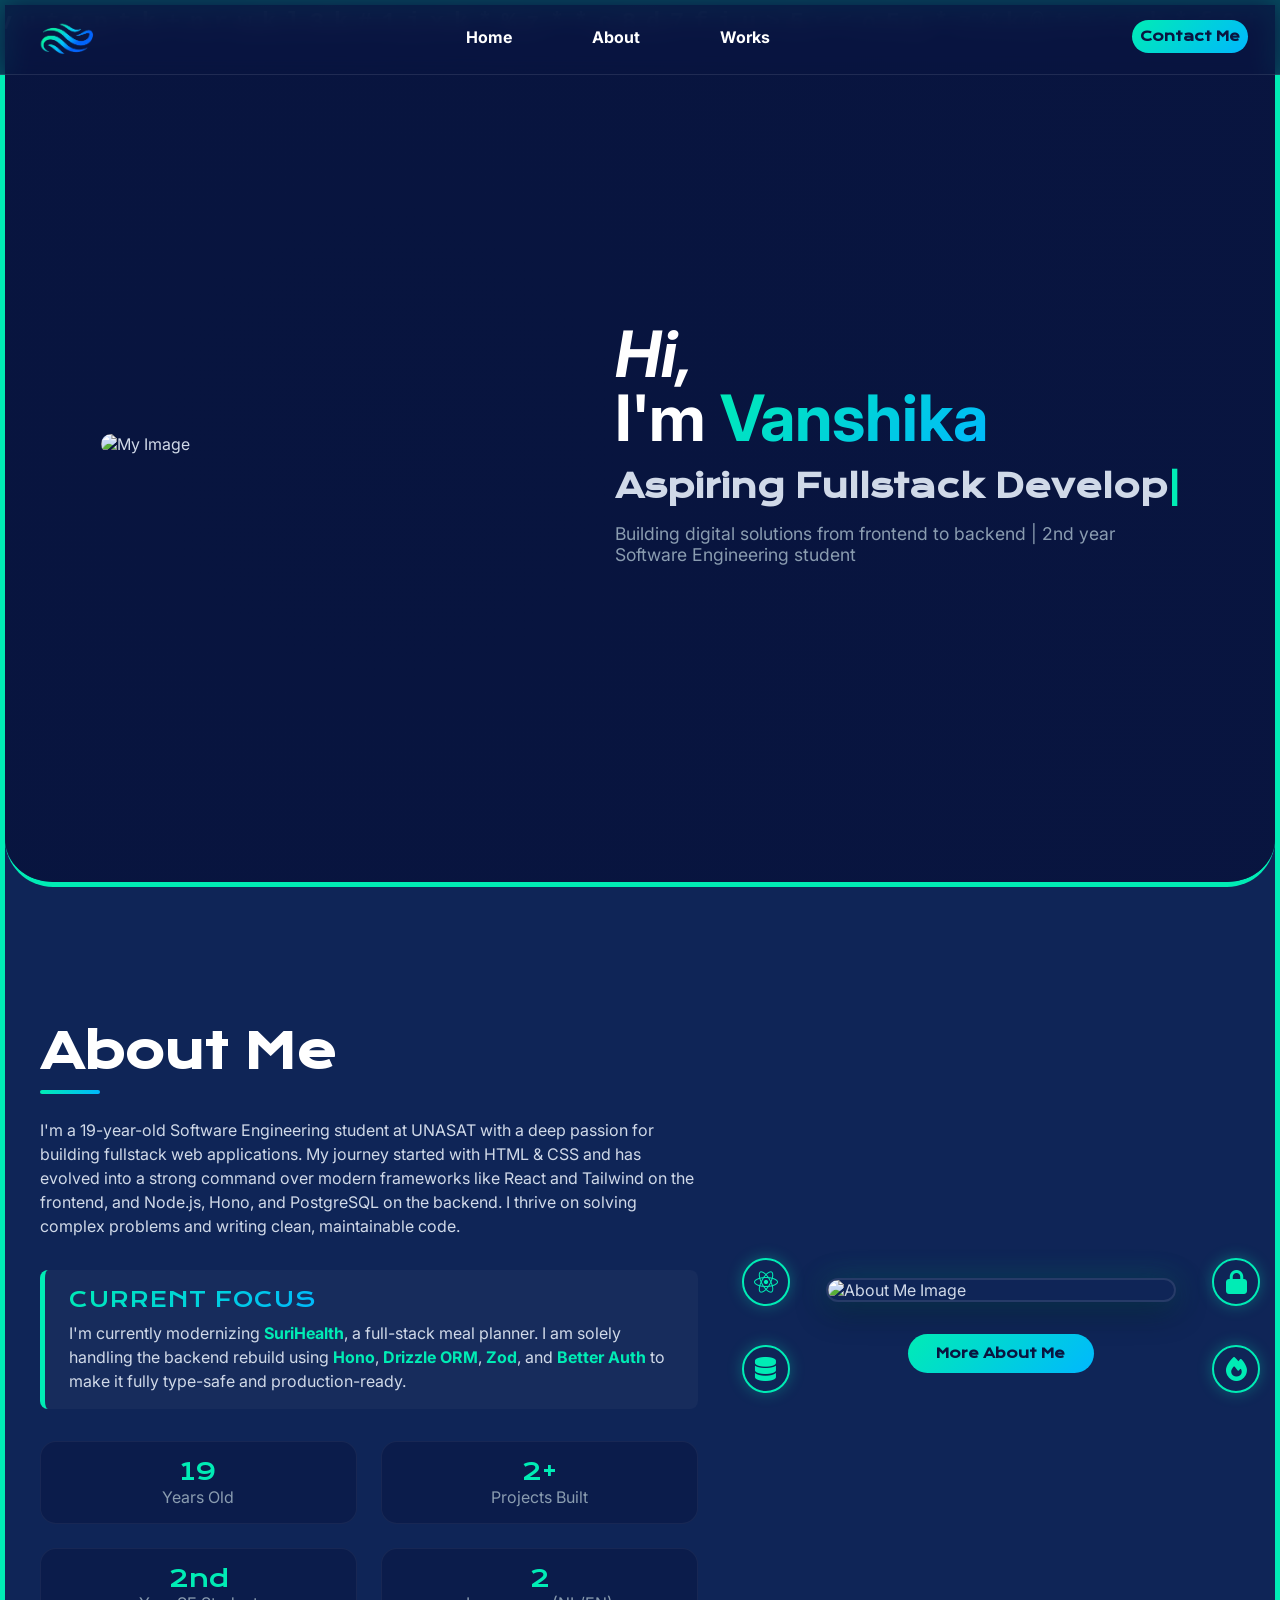
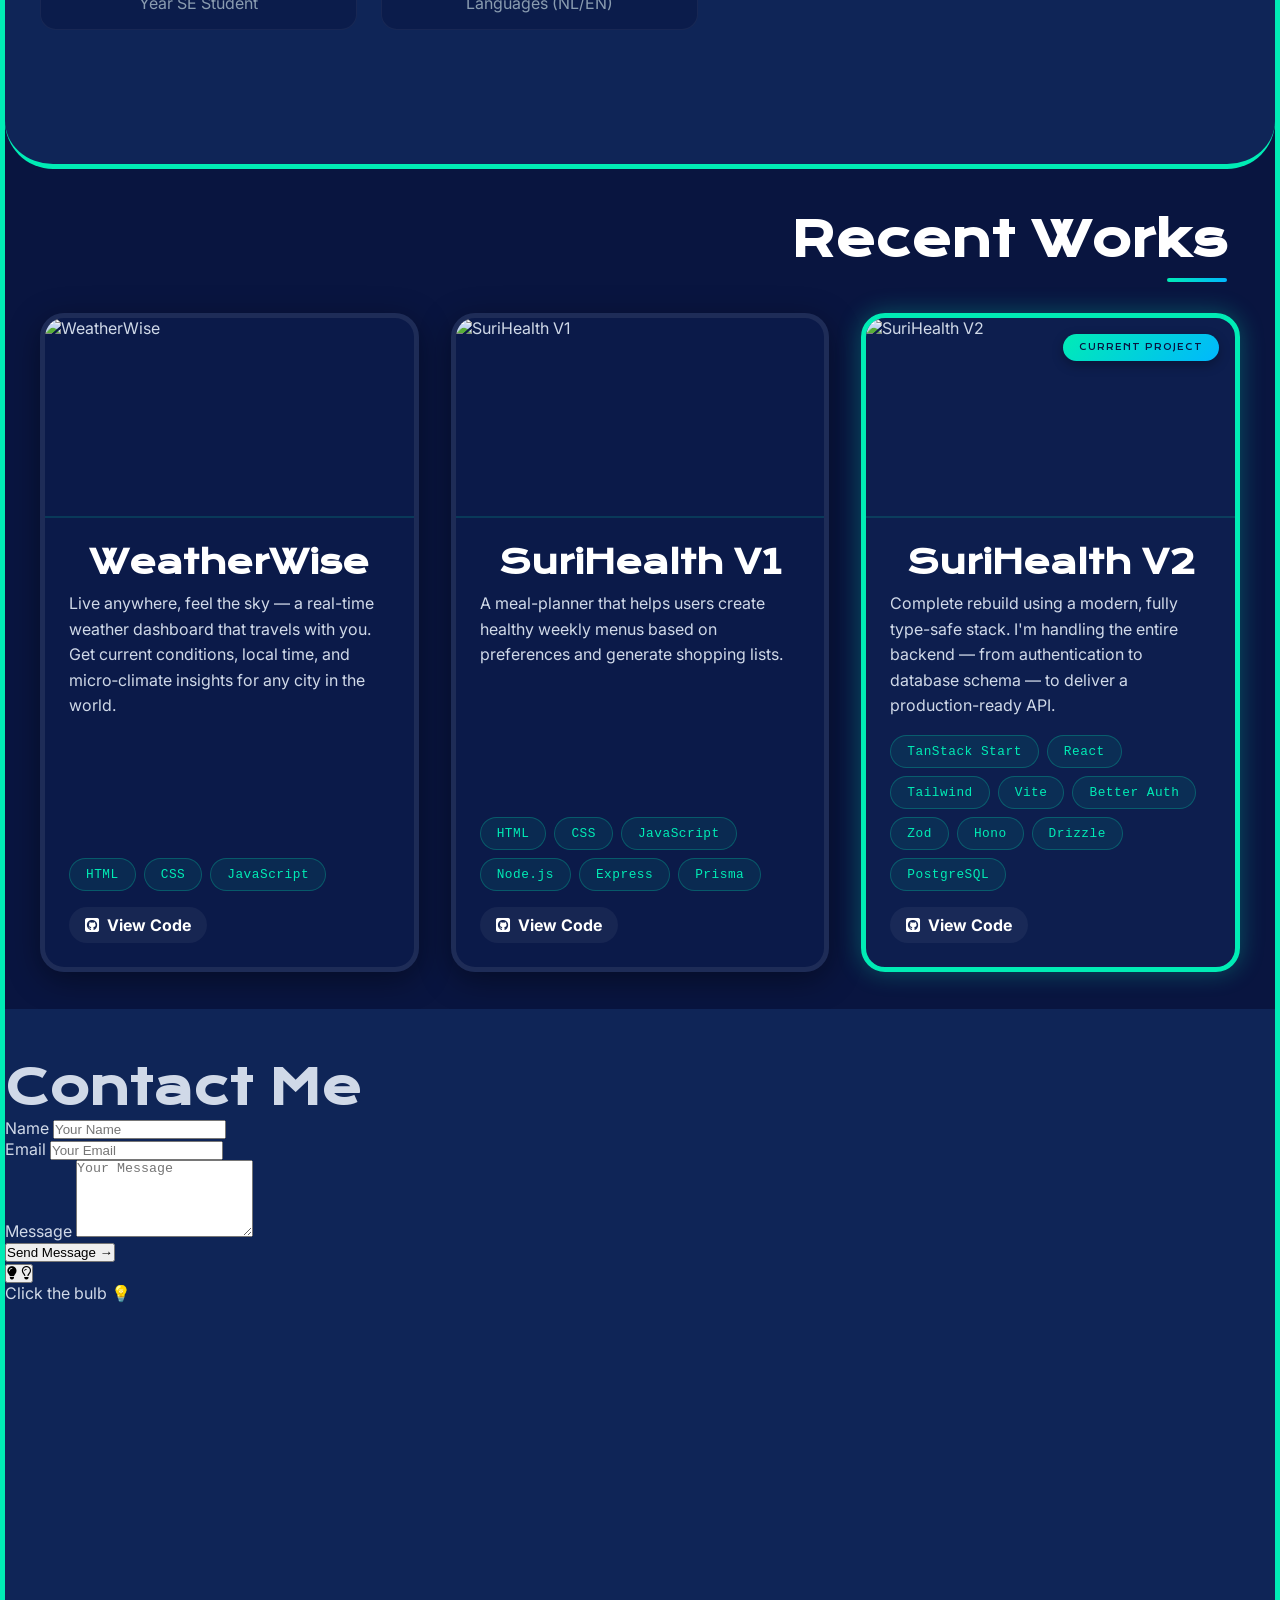
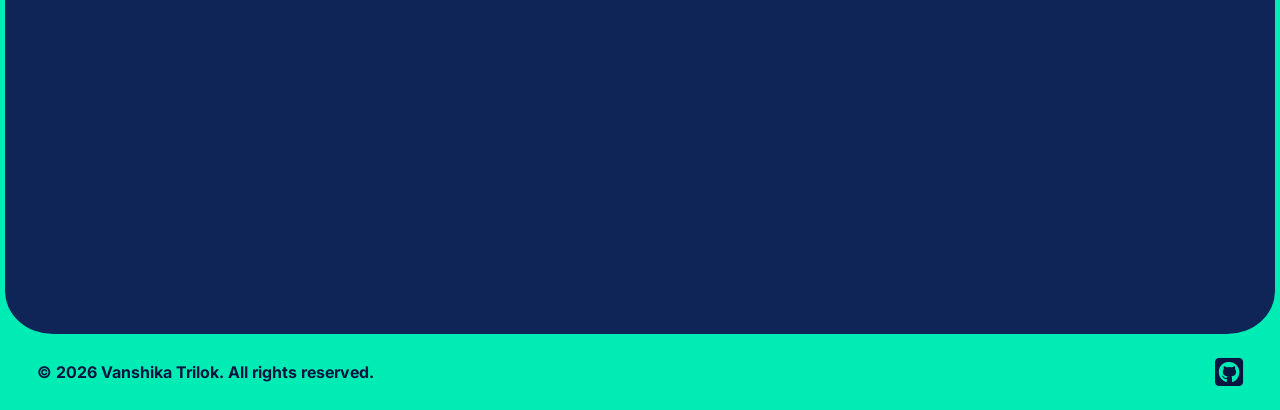
==== commit 9a7939d9: "Work Section of Home Page Completed" ====
--- a/html/index.html
+++ b/html/index.html
@@ -128,34 +128,96 @@
             <h2>Recent Works</h2>
             <div class="works-container">
                 <div class="work-card">
-                    <img src="https://placehold.co/300x200" alt="WeatherWise" class="work-image">
-                    <h3>WeatherWise</h3>
-                    <p>A brief description of WeatherWise.</p>
-                </div>
+                    <img src="https://placehold.co/600x400" alt="WeatherWise" class="work-image">
+                    <div class="work-info">
+                        <h3>WeatherWise</h3>
+                        <p>Live anywhere, feel the sky — a real-time weather dashboard that travels with you. Get current conditions, local time, and micro‑climate insights for any city in the world.</p>
+                        <div class="work-tools">
+                            <span class="tool-tag">HTML</span>
+                            <span class="tool-tag">CSS</span>
+                            <span class="tool-tag">JavaScript</span>
+                        </div>
+                        <a href="https://github.com/viraitrisha/WeatherWise" target="_blank" rel="noopener noreferrer" class="work-link">
+                            <i class="fa-brands fa-square-github"></i> View Code
+                        </a>
+                    </div>
+                </div>
+
                 <div class="work-card">
-                    <img src="https://placehold.co/300x200" alt="SuriHealth" class="work-image">
-                    <h3>SuriHealth</h3>
-                    <p>A brief description of SuriHealth.</p>
+                    <img src="https://placehold.co/600x400" alt="SuriHealth V1" class="work-image">
+                    <div class="work-info">
+                        <h3>SuriHealth V1</h3>
+                        <p>A meal-planner that helps users create healthy weekly menus based on preferences and generate shopping lists.</p>
+                        <div class="work-tools">
+                            <span class="tool-tag">HTML</span>
+                            <span class="tool-tag">CSS</span>
+                            <span class="tool-tag">JavaScript</span>
+                            <span class="tool-tag">Node.js</span>
+                            <span class="tool-tag">Express</span>
+                            <span class="tool-tag">Prisma</span>
+                        </div>
+                        <a href="https://github.com/viraitrisha/Surihealth-Old" target="_blank" rel="noopener noreferrer" class="work-link">
+                            <i class="fa-brands fa-square-github"></i> View Code
+                        </a>
+                    </div>
+                </div>
+
+                <div class="work-card featured">
+                    <span class="current-badge">Current Project</span>
+                    <img src="https://placehold.co/600x400" alt="SuriHealth V2" class="work-image">
+                    <div class="work-info">
+                        <h3>SuriHealth V2</h3>
+                        <p>Complete rebuild using a modern, fully type-safe stack. I'm handling the entire backend — from authentication to database schema — to deliver a production-ready API.</p>
+                        <div class="work-tools">
+                            <span class="tool-tag">TanStack Start</span>
+                            <span class="tool-tag">React</span>
+                            <span class="tool-tag">Tailwind</span>
+                            <span class="tool-tag">Vite</span>
+                            <span class="tool-tag">Better Auth</span>
+                            <span class="tool-tag">Zod</span>
+                            <span class="tool-tag">Hono</span>
+                            <span class="tool-tag">Drizzle</span>
+                            <span class="tool-tag">PostgreSQL</span>
+                        </div>
+                        <a href="https://github.com/viraitrisha/surihealth" target="_blank" rel="noopener noreferrer" class="work-link">
+                            <i class="fa-brands fa-square-github"></i> View Code
+                        </a>
+                    </div>
                 </div>
             </div>
         </section>
 
         <section class="contact-section">
             <h2>Contact Me</h2>
-            <form id="contact-form">
-                <label for="name">Name:</label>
-                <input type="text" id="name" name="name" placeholder="Your Name" required>
-
-                <label for="email">Email:</label>
-                <input type="email" id="email" name="email" placeholder="Your Email" required>
-
-                <label for="message">Message:</label>
-                <textarea id="message" name="message" rows="5" placeholder="Your Message" required></textarea>
-
-                <button type="submit">Send Message</button>
-            </form>
+            <div class="contact-container">
+                <!-- LEFT SIDE -->
+                <form id="contact-form" class="contact-form">
+                    <div class="form-group">
+                        <label for="name">Name</label>
+                        <input type="text" id="name" name="name" placeholder="Your Name" required>
+                    </div>
+                    <div class="form-group">
+                        <label for="email">Email</label>
+                        <input type="email" id="email" name="email" placeholder="Your Email" required>
+                    </div>
+                    <div class="form-group">
+                        <label for="message">Message</label>
+                        <textarea id="message" name="message" rows="5" placeholder="Your Message" required></textarea>
+                    </div>
+                    <button type="submit" class="submit-btn">Send Message →</button>
+                </form>
+
+                <!-- RIGHT SIDE -->
+                <div class="lightbulp">
+                    <button id="theme-toggle" class="bulb-btn" aria-label="Toggle light mode">
+                        <i class="fa-solid fa-lightbulb bulb-on"></i>
+                        <i class="fa-regular fa-lightbulb bulb-off"></i>
+                    </button>
+                    <p class="bulb-hint">Click the bulb 💡</p>
+                </div>
+            </div>
         </section>
-
+        
         <footer>
             <p>&copy; 2026 Vanshika Trilok. All rights reserved.</p>
             <a href="https://github.com/viraitrisha" rel="noopener noreferrer" target="_blank">
--- a/css/main.css
+++ b/css/main.css
@@ -365,7 +365,7 @@
     display: flex;
     align-items: center;
     justify-content: center;
-    padding: 4rem 2rem;
+    padding: 5rem 2rem;
 }
 
 .about-container {
@@ -564,11 +564,156 @@
 .works-section {
     position: relative;
     min-height: 98vh;
-    z-index: 2;
     background-color: var(--primary-bg);
     border-bottom: 5px solid var(--accent-teal);
     border-bottom-left-radius: 3rem;
     border-bottom-right-radius: 3rem;
+    padding: 5rem 2rem;
+    display: flex;
+    justify-content: center;
+    align-items: center;
+}
+
+.works-section h2 {
+    position: absolute;
+    top: 2.5rem;
+    right: 3rem;
+    color: var(--text-heading);
+}
+
+.works-section h2::after {
+    content: '';
+    display: block;
+    width: 60px;
+    height: 4px;
+    background: linear-gradient(to right, var(--accent-teal), var(--accent-light-blue));
+    border-radius: 2px;
+    margin-top: 0.5rem;
+    margin-left: auto;
+}
+
+.works-container {
+    display: grid;
+    grid-template-columns: repeat(auto-fit, minmax(300px, 1fr));
+    gap: 2rem;
+    max-width: 1200px;
+    width: 100%;
+    margin-top: 4rem;
+}
+
+.work-card {
+    background: rgba(15, 37, 87, 0.4);
+    border: 5px solid rgba(255, 255, 255, 0.08);
+    border-radius: 1.5rem;
+    overflow: hidden;
+    box-shadow: var(--shadow-card);
+    transition: transform 0.3s ease, box-shadow 0.3s ease;
+    display: flex;
+    flex-direction: column;
+}
+
+.work-card:hover {
+    transform: translateY(-6px);
+    box-shadow: 0 0 30px rgba(0, 236, 181, 0.25), var(--shadow-card);
+}
+
+.work-image {
+    width: 100%;
+    height: 200px;
+    object-fit: cover;
+    border-bottom: 2px solid rgba(0, 236, 181, 0.15);
+}
+
+.work-info {
+    padding: 1.5rem;
+    display: flex;
+    flex-direction: column;
+    flex: 1;
+}
+
+.work-info h3 {
+    font-size: 2rem;
+    text-align: center;
+    color: var(--text-heading);
+    margin-bottom: 0.5rem;
+}
+
+.work-info p {
+    color: var(--text-body);
+    line-height: 1.6;
+    margin-bottom: 1rem;
+}
+
+.work-tools {
+    display: flex;
+    flex-wrap: wrap;
+    gap: 0.5rem;
+    margin-top: auto;
+    margin-bottom: 1rem;
+}
+
+.tool-tag {
+    display: inline-block;
+    padding: 0.5rem 1rem;
+    border-radius: 2rem;
+    background: rgba(0, 236, 181, 0.08);
+    border: 1px solid rgba(0, 236, 181, 0.25);
+    color: var(--accent-teal);
+    font-family: 'JetBrains Mono', 'Fira Code', monospace;
+    font-size: 0.8rem;
+    letter-spacing: 0.5px;
+    transition: all 0.3s ease;
+    cursor: default;
+}
+
+.tool-tag:hover {
+    background: rgba(0, 236, 181, 0.2);
+    border-color: var(--accent-teal);
+    box-shadow: 0 0 12px rgba(0, 236, 181, 0.4);
+    transform: translateY(-2px);
+}
+
+.work-link {
+    display: inline-flex;
+    align-items: center;
+    gap: 0.5rem;
+    color: var(--text-heading);
+    background: rgba(255, 255, 255, 0.05);
+    padding: 0.5rem 1rem;
+    border-radius: 2rem;
+    text-decoration: none;
+    font-weight: bold;
+    transition: all 0.3s ease;
+    width: fit-content;
+}
+
+.work-link:hover {
+    background: var(--accent-teal);
+    color: var(--primary-bg);
+    box-shadow: 0 0 15px rgba(0, 236, 181, 0.5);
+}
+
+.work-card.featured {
+    position: relative;
+    border: 5px solid var(--accent-teal);
+    box-shadow: 0 0 25px rgba(0, 236, 181, 0.3);
+    background: rgba(15, 37, 87, 0.6);
+}
+
+.current-badge {
+    position: absolute;
+    top: 1rem;
+    right: 1rem;
+    background: linear-gradient(135deg, var(--accent-teal), var(--accent-light-blue));
+    color: var(--primary-bg);
+    font-family: 'Krona One', sans-serif;
+    font-size: 0.5rem;
+    letter-spacing: 1px;
+    padding: 0.5rem 1rem;
+    border-radius: 2rem;
+    z-index: 3;
+    text-transform: uppercase;
+    box-shadow: 0 4px 12px rgba(0, 0, 0, 0.3);
 }
 
 /* ========== CONTACT SECTION ========== */
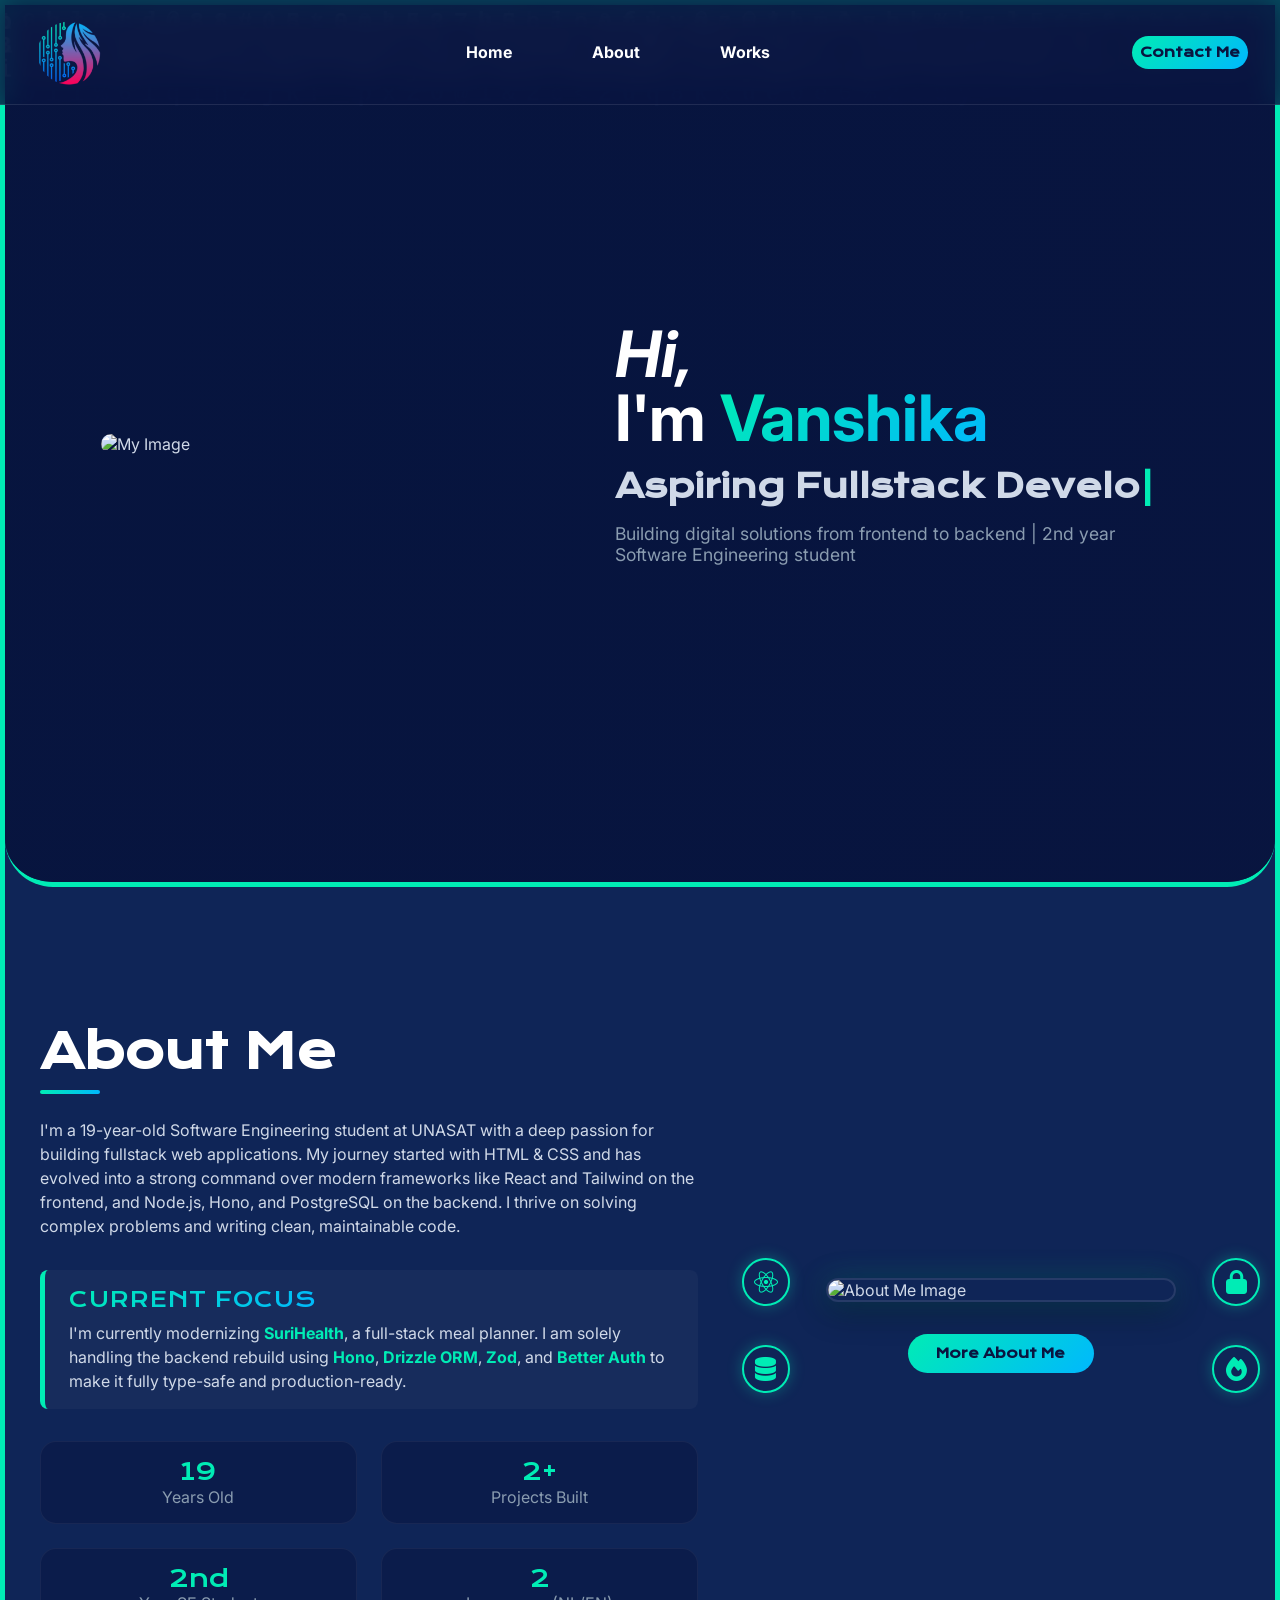
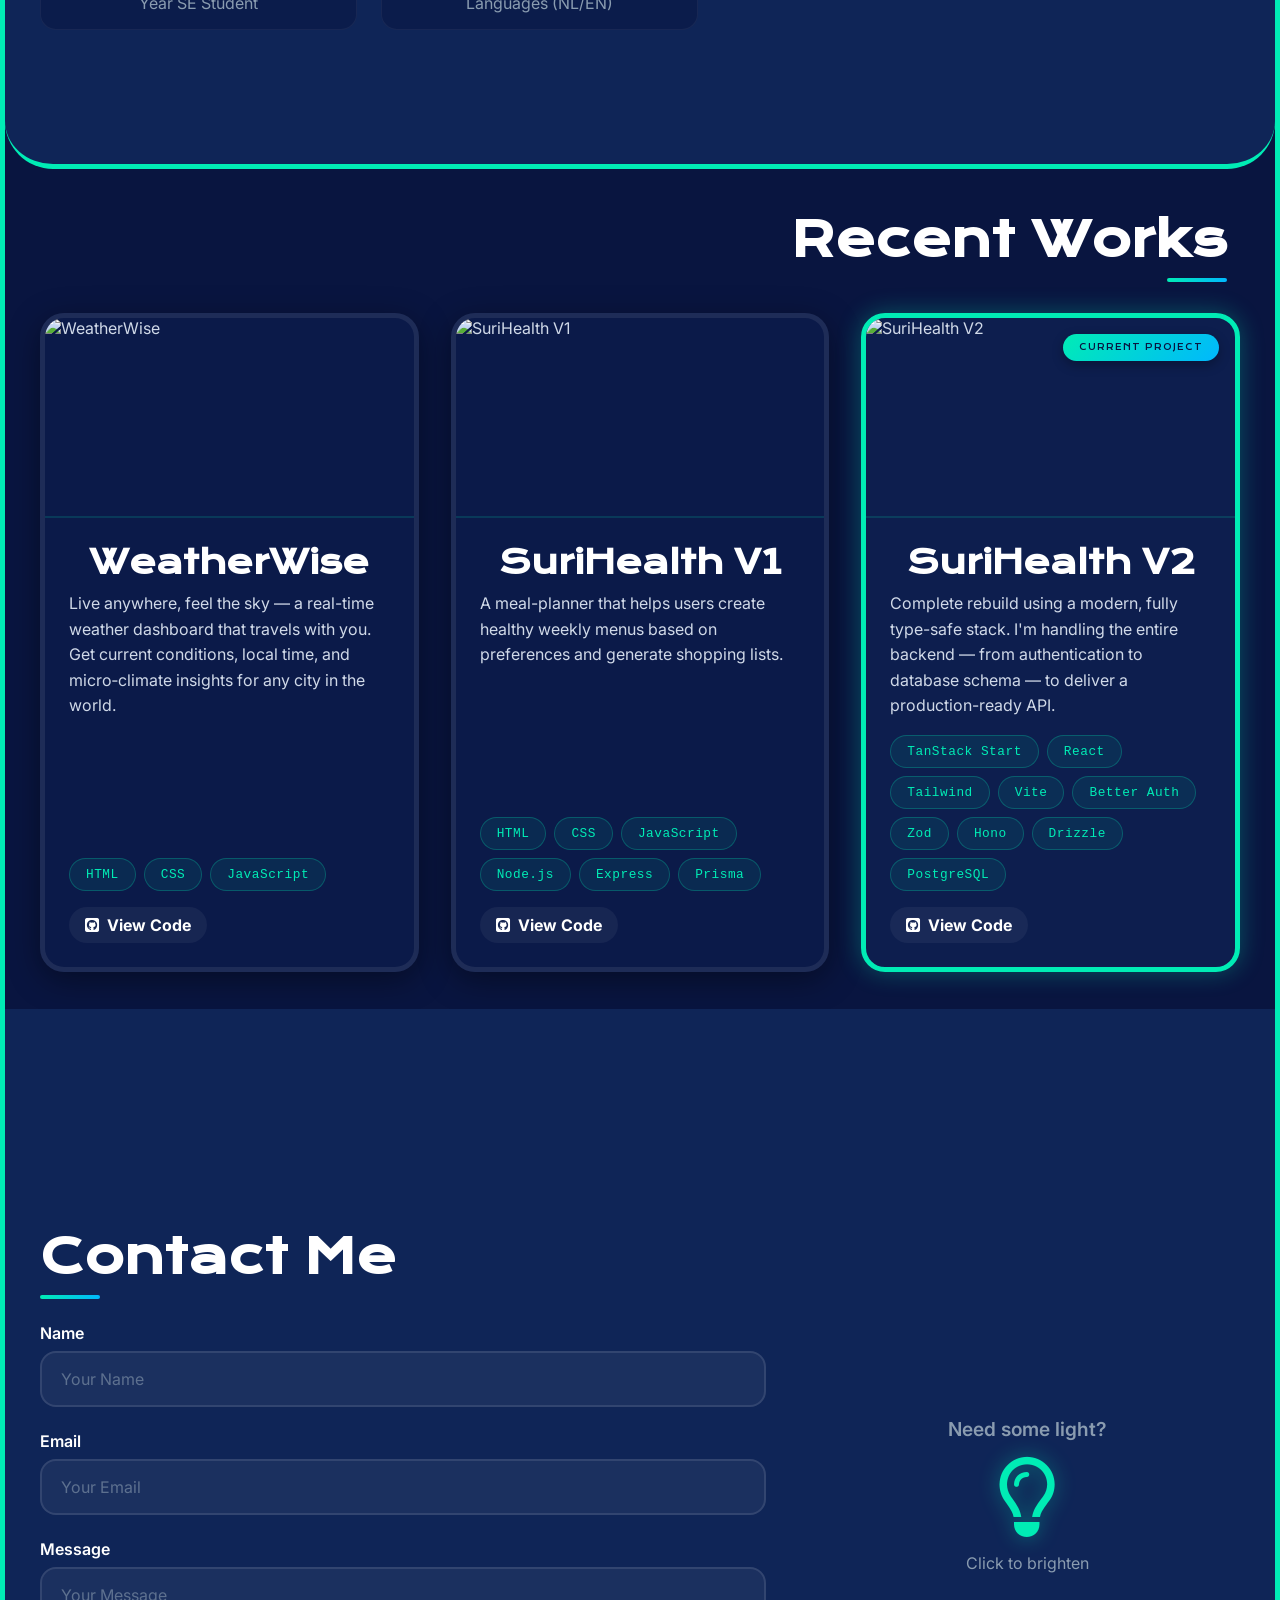
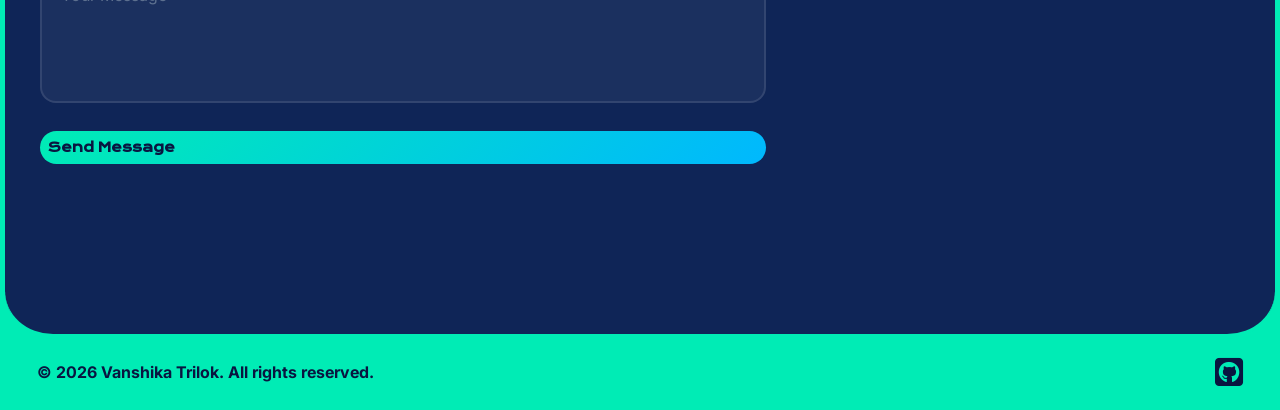
==== commit 06cd46f2: "Home + Contact Pages Done" ====
--- a/html/index.html
+++ b/html/index.html
@@ -188,32 +188,35 @@
         </section>
 
         <section class="contact-section">
-            <h2>Contact Me</h2>
             <div class="contact-container">
                 <!-- LEFT SIDE -->
-                <form id="contact-form" class="contact-form">
-                    <div class="form-group">
-                        <label for="name">Name</label>
-                        <input type="text" id="name" name="name" placeholder="Your Name" required>
-                    </div>
-                    <div class="form-group">
-                        <label for="email">Email</label>
-                        <input type="email" id="email" name="email" placeholder="Your Email" required>
-                    </div>
-                    <div class="form-group">
-                        <label for="message">Message</label>
-                        <textarea id="message" name="message" rows="5" placeholder="Your Message" required></textarea>
-                    </div>
-                    <button type="submit" class="submit-btn">Send Message →</button>
-                </form>
+                <div class="contact-form-wrapper">
+                    <h2>Contact Me</h2>
+                    <form id="contact-form">
+                        <div class="input-group">
+                            <label for="name">Name</label>
+                            <input type="text" id="name" name="name" placeholder="Your Name" required>
+                        </div>
+                        <div class="input-group">
+                            <label for="email">Email</label>
+                            <input type="email" id="email" name="email" placeholder="Your Email" required>
+                        </div>
+                        <div class="input-group">
+                            <label for="message">Message</label>
+                            <textarea id="message" name="message" rows="5" placeholder="Your Message" required></textarea>
+                        </div>
+                        <button type="submit" class="send-btn">
+                            Send Message
+                            <span class="arrow-circle"> →</span>
+                        </button>
+                    </form>
+                </div>
 
                 <!-- RIGHT SIDE -->
-                <div class="lightbulp">
-                    <button id="theme-toggle" class="bulb-btn" aria-label="Toggle light mode">
-                        <i class="fa-solid fa-lightbulb bulb-on"></i>
-                        <i class="fa-regular fa-lightbulb bulb-off"></i>
-                    </button>
-                    <p class="bulb-hint">Click the bulb 💡</p>
+                <div class="contact-theme-toggle">
+                    <p class="toggle-hint">Need some light?</p>
+                    <i id="theme-bulb" class="fa-regular fa-lightbulb"></i>
+                    <span class="toggle-label">Click to brighten</span>
                 </div>
             </div>
         </section>
--- a/css/main.css
+++ b/css/main.css
@@ -1,3 +1,4 @@
+/* ========== DARK MODE ========== */
 :root {
     /* Backgrounds */
     --primary-bg: #091540;
@@ -18,11 +19,104 @@
     --accent-pink: #ff0059;
 
     /* Shadows */
-    --shadow-teal: 0 10px 40px -10px rgba(0, 236, 181, 0.25);
-    --shadow-blue: 0 10px 40px -10px rgba(0, 101, 255, 0.30);
     --shadow-card: 0 8px 32px rgba(0, 0, 0, 0.4);
 }
 
+/* ========== LIGHT MODE ========== */
+body.light-mode {
+    /* Backgrounds */
+    --primary-bg: #F4F6F9;
+    --secondary-bg: #FFFFFF;
+    --card-bg: rgba(255, 255, 255, 0.85);
+
+    /* Text */
+    --text-heading: #1A1A2E;
+    --text-body: #2C2C3A;
+    --text-muted: #5A6377;
+    --text-btn: #1A1A2E;
+
+    /* Accents */
+    --accent-teal: #00C49A;
+    --accent-blue: #0055D4;
+    --accent-light-blue: #0099CC;
+    --accent-pink: #D40050;
+
+    /* Shadows */
+    --shadow-card: 0 8px 32px rgba(0, 0, 0, 0.08);
+}
+
+body.light-mode header {
+    background: rgba(255, 255, 255, 0.88);
+    border-bottom: 1px solid rgba(0, 0, 0, 0.08);
+}
+body.light-mode .nav-link {
+    color: var(--text-heading);
+}
+body.light-mode .nav-link:hover {
+    color: var(--accent-teal);
+}
+
+body.light-mode .hero-section::after {
+    background: radial-gradient(
+        circle at 30% 50%,
+        rgba(244, 246, 249, 0.35) 0%,
+        rgba(244, 246, 249, 0.85) 100%
+    );
+}
+
+body.light-mode .stat-item {
+    background: rgba(0, 0, 0, 0.03);
+    border: 1px solid rgba(0, 0, 0, 0.06);
+}
+body.light-mode .stat-item:hover {
+    box-shadow: 0 8px 20px rgba(0, 196, 154, 0.15);
+}
+
+body.light-mode .current-focus {
+    background: rgba(0, 0, 0, 0.02);
+    border-left-color: var(--accent-teal);
+}
+
+body.light-mode .work-card {
+    background: rgba(255, 255, 255, 0.7);
+    border-color: rgba(0, 0, 0, 0.06);
+}
+
+body.light-mode .work-card.featured {
+    background: rgba(255, 255, 255, 0.9);
+    border-color: var(--accent-teal);
+    box-shadow: 0 0 25px rgba(0, 196, 154, 0.3);
+}
+
+body.light-mode .tool-tag {
+    background: rgba(0, 196, 154, 0.08);
+    border-color: rgba(0, 196, 154, 0.25);
+    color: var(--accent-teal);
+}
+
+body.light-mode .work-link {
+    background: rgba(0, 0, 0, 0.05);
+    color: var(--text-heading);
+}
+
+body.light-mode .work-link:hover {
+    background: var(--accent-teal);
+    color: var(--text-btn);
+}
+
+body.light-mode .input-group input,
+body.light-mode .input-group textarea {
+    background: rgba(0, 0, 0, 0.03);
+    border: 2px solid rgba(0, 0, 0, 0.08);
+    color: var(--text-body);
+}
+body.light-mode .input-group input:focus,
+body.light-mode .input-group textarea:focus {
+    border-color: var(--accent-teal);
+    box-shadow: 0 0 0 4px rgba(0, 196, 154, 0.12);
+}
+
+/* ========== CONSTANTS ========== */
 * {
     box-sizing: border-box;
     margin: 0;
@@ -151,7 +245,8 @@
 }
 
 header button,
-.about-btn {
+.about-btn,
+.send-btn {
     font-family: 'Krona One', sans-serif;
     position: relative;
     overflow: hidden;
@@ -190,14 +285,16 @@
 }
 
 header button:hover,
-.about-btn:hover {
+.about-btn:hover,
+.send-btn:hover {
     padding-right: 2.5rem;
     transform: scale(1.03);
     box-shadow: 0 0 25px rgba(0, 236, 181, 0.5);
 }
 
 header button:hover .arrow-circle,
-.about-btn:hover .arrow-circle {
+.about-btn:hover .arrow-circle,
+.send-btn:hover .arrow-circle {
     right: 0.5rem;
     opacity: 1;
 }
@@ -382,13 +479,15 @@
     flex: 1 1 55%;
 }
 
-.about-text h2 {
+.about-text h2,
+.contact-form-wrapper h2 {
     margin-bottom: 1.5rem;
     color: var(--text-heading);
     position: relative;
 }
 
-.about-text h2::after {
+.about-text h2::after,
+.contact-form-wrapper h2::after {
     content: '';
     display: block;
     width: 60px;
@@ -560,6 +659,7 @@
     align-self: center;
     padding: 0.7rem 1.8rem;
 }
+
 /* ========== WORKS SECTION ========== */
 .works-section {
     position: relative;
@@ -716,4 +816,109 @@
     box-shadow: 0 4px 12px rgba(0, 0, 0, 0.3);
 }
 
-/* ========== CONTACT SECTION ========== */+/* ========== CONTACT SECTION ========== */
+.contact-section {
+    display: flex;
+    align-items: center;
+    justify-content: center;
+    padding: 5rem 2rem;
+    min-height: 98vh;
+    background-color: var(--secondary-bg);
+}
+
+.contact-container {
+    display: flex;
+    align-items: center;
+    justify-content: space-between;
+    gap: 3rem;
+    max-width: 1200px;
+    width: 100%;
+    margin: 0 auto;
+}
+
+.contact-form-wrapper {
+    flex: 1 1 60%;
+}
+
+#contact-form {
+    display: flex;
+    flex-direction: column;
+    gap: 1.5rem;
+}
+
+.input-group label {
+    display: block;
+    font-weight: 600;
+    color: var(--text-heading);
+    margin-bottom: 0.5rem;
+}
+
+.input-group input,
+.input-group textarea {
+    width: 100%;
+    resize: none;
+    background: rgba(255, 255, 255, 0.05);
+    border: 2px solid rgba(255, 255, 255, 0.1);
+    border-radius: 1rem;
+    padding: 1rem 1.2rem;
+    color: var(--text-body);
+    font-family: 'Inter', sans-serif;
+    font-size: 1rem;
+    transition: border-color 0.3s ease, box-shadow 0.3s ease;
+    outline: none;
+}
+
+.input-group input::placeholder,
+.input-group textarea::placeholder {
+    color: var(--text-muted);
+    opacity: 0.6;
+}
+
+.input-group input:focus,
+.input-group textarea:focus {
+    border-color: var(--accent-teal);
+    box-shadow:
+        0 0 0 4px rgba(0, 236, 181, 0.15),
+        inset 0 0 10px rgba(0, 236, 181, 0.05);
+}
+
+.send-btn {
+    margin-left: 0 !important;
+}
+
+.contact-theme-toggle {
+    flex: 1 1 35%;
+    display: flex;
+    flex-direction: column;
+    align-items: center;
+    justify-content: center;
+    gap: 1rem;
+    padding: 2rem;
+    text-align: center;
+}
+
+.toggle-hint {
+    color: var(--text-muted);
+    font-size: 1.2rem;
+    font-weight: 600;
+}
+
+#theme-bulb {
+    font-size: 5rem;
+    color: var(--accent-teal);
+    cursor: pointer;
+    transition: transform 0.3s ease, color 0.3s ease, text-shadow 0.3s ease;
+    filter: drop-shadow(0 0 10px rgba(0, 236, 181, 0.4));
+}
+
+#theme-bulb:hover {
+    transform: scale(1.1);
+    color: var(--text-heading);
+    text-shadow:
+        0 0 25px rgba(0, 236, 181, 0.9),
+        0 0 50px rgba(0, 236, 181, 0.5);
+}
+
+.toggle-label {
+    color: var(--text-muted);
+}
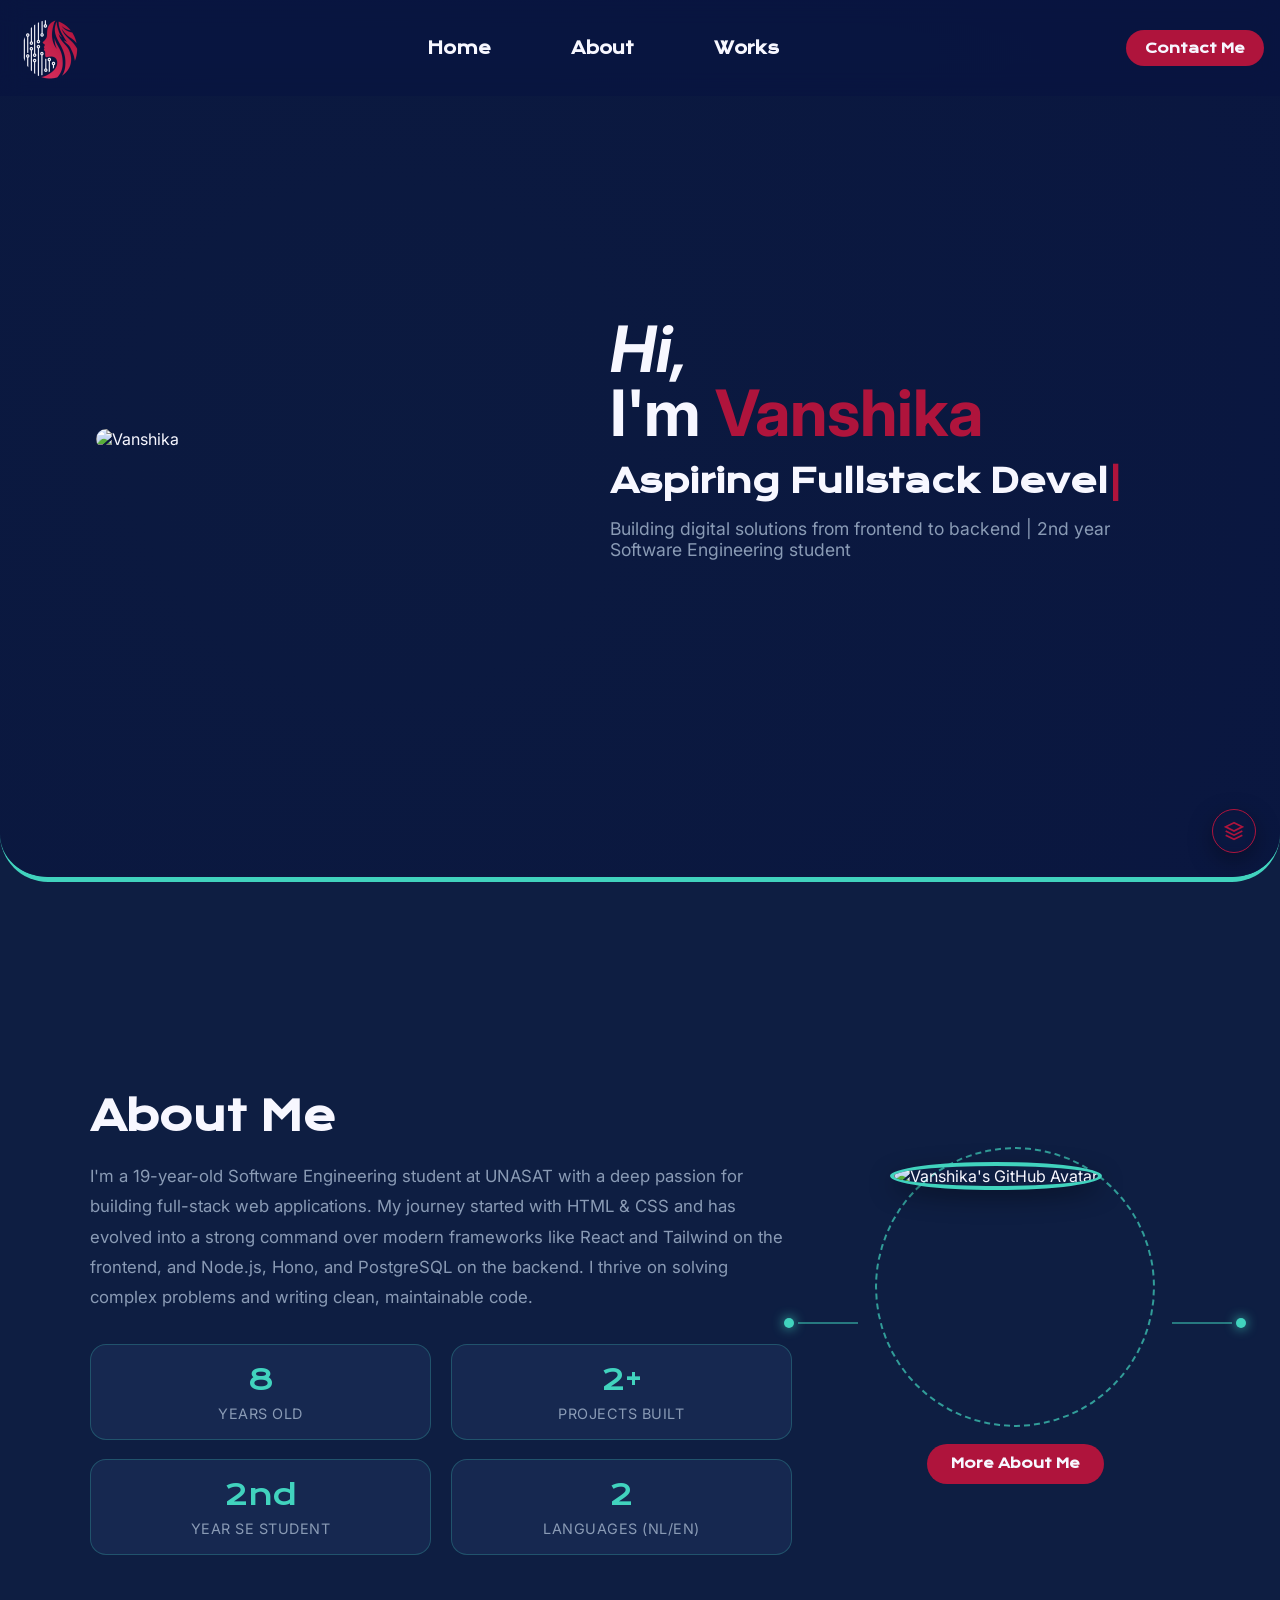
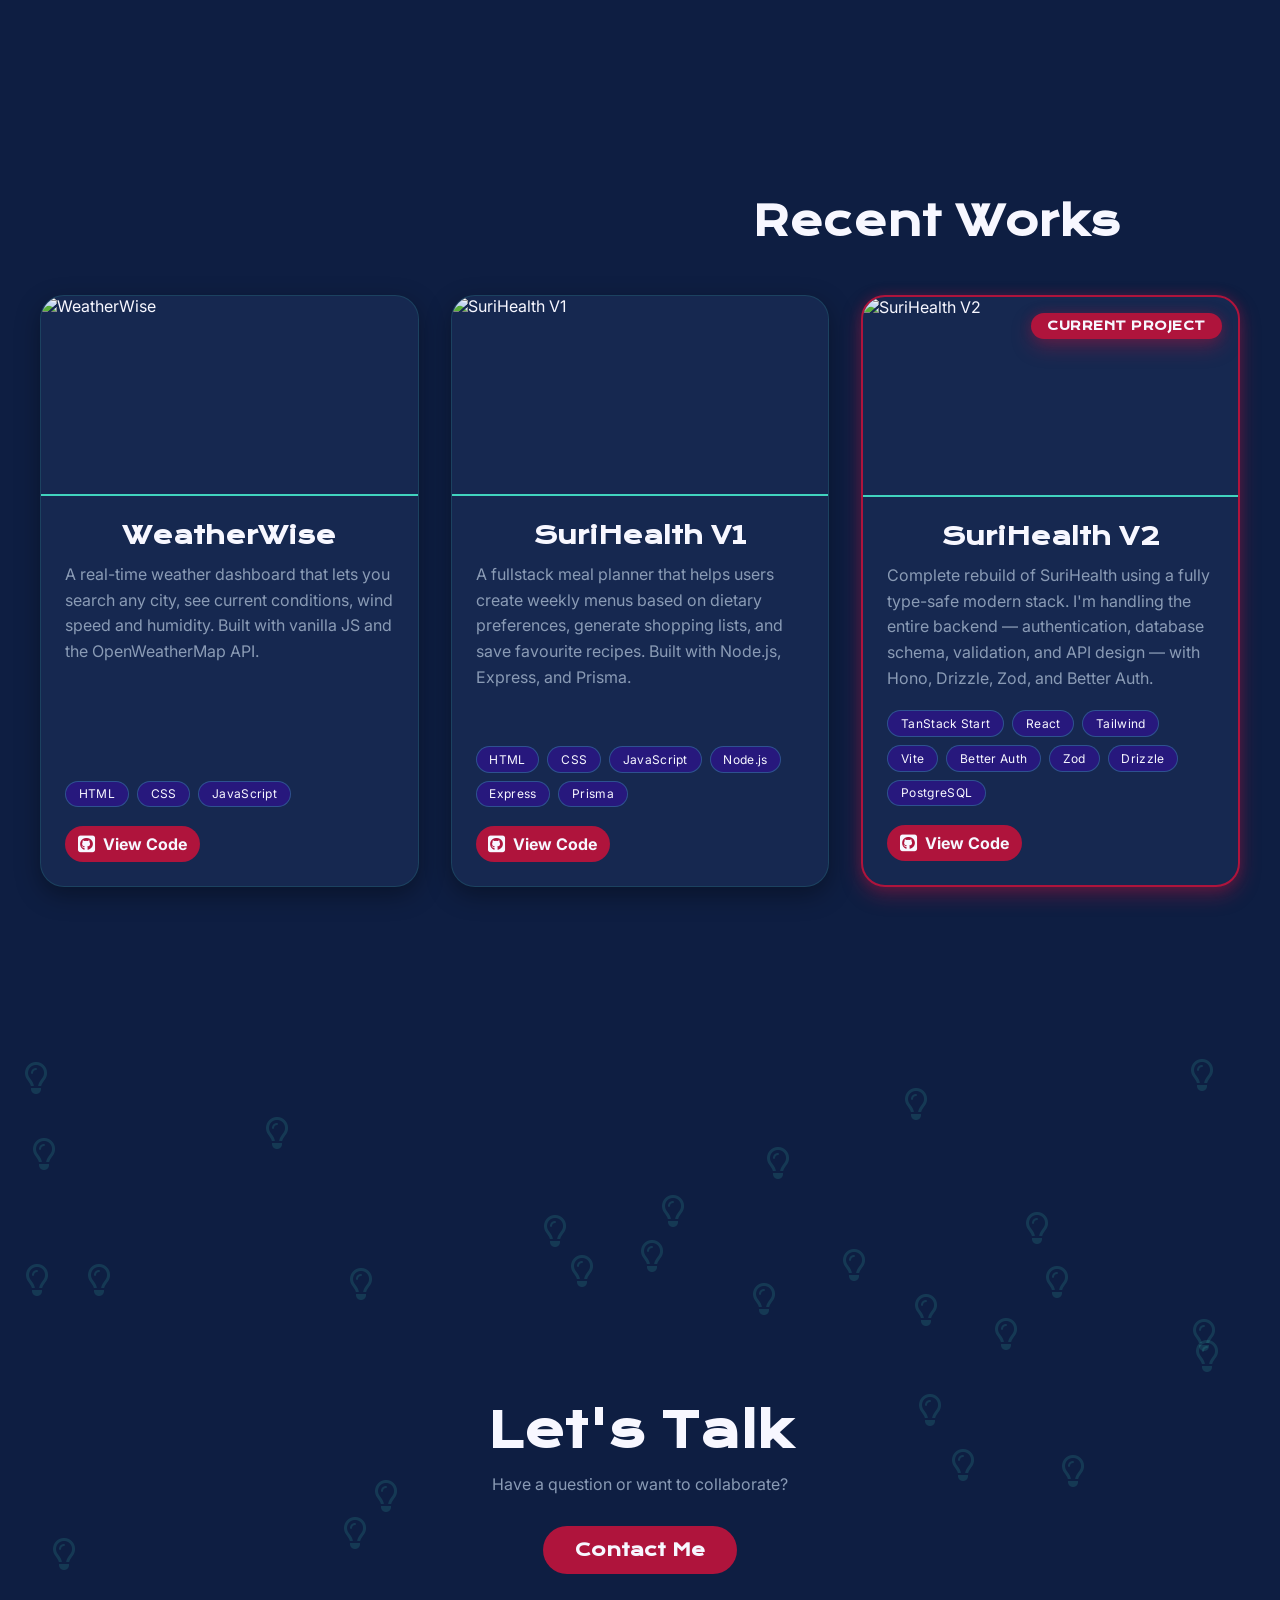
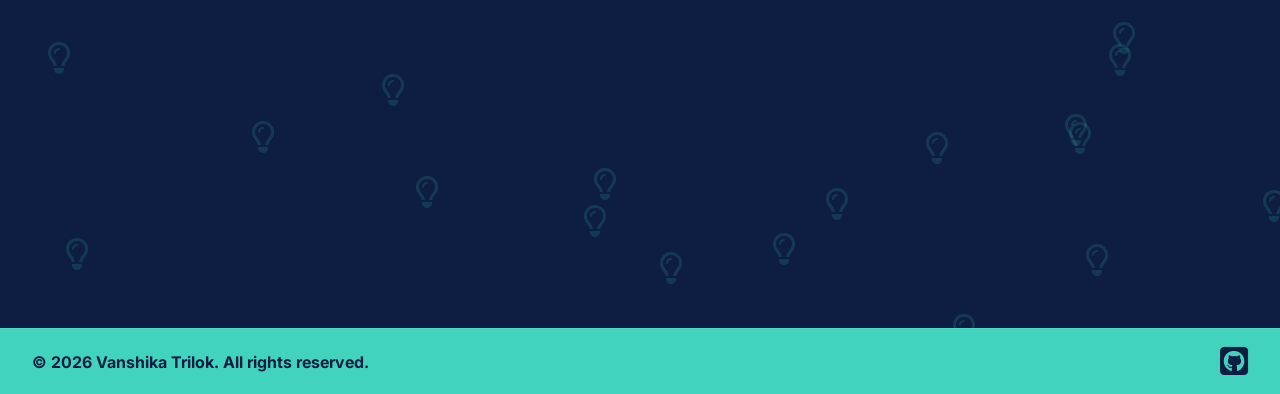
==== commit 1f95da1f: "index.html completed" ====
--- a/html/index.html
+++ b/html/index.html
@@ -13,36 +13,35 @@
     <body>
         <header>
             <img src="/img/portfolio_logo.png" alt="V's Portfolio Logo" class="logo">
-            <a href="/" class="nav-link">Home</a>
-            <a href="/html/about.html" class="nav-link">About</a>
-            <a href="/html/work.html" class="nav-link">Works</a>
-            <button id="contact-button">
+            <a href="/" class="nav-link active">Home</a>
+            <a href="/html/about.html" class="nav-link active">About</a>
+            <a href="/html/work.html" class="nav-link active">Works</a>
+            <button id="contact-btn">
                 Contact Me
                 <span class="arrow-circle"> →</span>
             </button>
         </header>
 
         <main class="hero-section">
-            <!-- CANVAS -->
             <canvas id="heroCanvas" aria-hidden="true"></canvas>
 
+            <button class="hero-toggle" id="heroToggle" aria-label="Change hero animation" title="Change animation">
+                <svg width="20" height="20" viewBox="0 0 24 24" fill="none" stroke="currentColor" stroke-width="2">
+                    <path d="M12 2L2 7l10 5 10-5-10-5zM2 17l10 5 10-5M2 12l10 5 10-5"/>
+                </svg>
+            </button>
+
             <div class="hero-container">
-                <!-- LEFT SIDE -->
                 <div class="hero-image">
-                    <img src="https://placehold.co/600x400" alt="My Image" class="hero-img">
-                </div>
-
-                <!-- RIGHT SIDE -->
+                    <img src="https://placehold.co/400x400" alt="Vanshika" class="hero-img">
+                </div>
                 <div class="hero-content">
-                    <h1>
-                        <i>Hi,</i> <br>
-                        I'm <span class="highlight">Vanshika</span>
-                    </h1>
-                    <h2>
-                        <span id="typing-text"></span>
-                        <span class="cursor" aria-hidden="true">|</span>
-                    </h2>
-                    <p>Building digital solutions from frontend to backend | 2nd year Software Engineering student</p>
+                <h1><i>Hi,</i> <br> I'm <span class="highlight">Vanshika</span></h1>
+                <h2>
+                    <span id="typing-text"></span>
+                    <span class="cursor" aria-hidden="true">|</span>
+                </h2>
+                <p>Building digital solutions from frontend to backend | 2nd year Software Engineering student</p>
                 </div>
             </div>
         </main>
@@ -54,20 +53,12 @@
                     <h2>About Me</h2>
                     
                     <p class="intro-text">
-                        I'm a 19-year-old Software Engineering student at UNASAT with a deep passion for building fullstack web applications. 
-                        My journey started with HTML & CSS and has evolved into a strong command over modern frameworks like React and Tailwind 
+                        I'm a 19-year-old Software Engineering student at UNASAT with a deep passion for building full-stack web applications. 
+                        My journey started with HTML &amp; CSS and has evolved into a strong command over modern frameworks like React and Tailwind 
                         on the frontend, and Node.js, Hono, and PostgreSQL on the backend. I thrive on solving complex problems and writing 
                         clean, maintainable code.
                     </p>
 
-                    <div class="current-focus">
-                        <span class="highlight">CURRENT FOCUS</span>
-                        <p class="focus-text">
-                            I'm currently modernizing <a href="https://github.com/viraitrisha/surihealth" target="_blank" rel="noopener noreferrer"><b>SuriHealth</b></a>, a full-stack meal planner. I am solely handling the 
-                            backend rebuild using <b>Hono</b>, <b>Drizzle ORM</b>, <b>Zod</b>, and <b>Better Auth</b> to make it fully type-safe and production-ready.
-                        </p>
-                    </div>
-
                     <div class="stats-grid">
                         <div class="stat-item">
                             <span class="stat-number">19</span>
@@ -90,31 +81,22 @@
 
                 <!-- RIGHT SIDE -->
                 <div class="about-img-wrapper">
-                    <img src="https://placehold.co/400x400" alt="About Me Image" class="about-img">
-
-                    <div class="skills-tl">
-                        <a href="https://react.dev/" target="_blank" rel="noopener noreferrer">
-                            <i class="fa-brands fa-react"></i>
-                        </a>
-                    </div>
-                    
-                    <div class="skills-tr">
-                        <a href="https://better-auth.com/" target="_blank" rel="noopener noreferrer">
-                            <i class="fa-solid fa-lock"></i>
-                        </a>
-                    </div>
-                    
-                    <div class="skills-bl">
-                        <a href="https://www.postgresql.org/" target="_blank" rel="noopener noreferrer">
-                            <i class="fa-solid fa-database"></i>
-                        </a>
-                    </div>
-                    
-                    <div class="skills-br">
-                        <a href="https://hono.dev/" target="_blank" rel="noopener noreferrer">
-                            <i class="fa-solid fa-fire"></i>
-                        </a>
-                    </div>                    
+                    <div class="tech-stripe tech-stripe-left">
+                        <span class="stripe-line"></span>
+                        <span class="stripe-node"></span>
+                    </div>
+                    <div class="tech-stripe tech-stripe-right">
+                        <span class="stripe-line"></span>
+                        <span class="stripe-node"></span>
+                    </div>
+
+                    <div class="avatar-container" id="avatarContainer">
+                        <div class="avatar-ring" id="avatarRing"></div>
+                        <img src="https://github.com/viraitrisha.png" 
+                            alt="Vanshika's GitHub Avatar" 
+                            class="about-img">
+                        <div class="code-comment" id="codeComment">/* 404 sleep not found */</div>
+                    </div>
 
                     <button id="about-button" class="about-btn">
                         More About Me
@@ -123,7 +105,7 @@
                 </div>
             </div>
         </section>
-
+        
         <section class="works-section">
             <h2>Recent Works</h2>
             <div class="works-container">
@@ -131,7 +113,10 @@
                     <img src="https://placehold.co/600x400" alt="WeatherWise" class="work-image">
                     <div class="work-info">
                         <h3>WeatherWise</h3>
-                        <p>Live anywhere, feel the sky — a real-time weather dashboard that travels with you. Get current conditions, local time, and micro‑climate insights for any city in the world.</p>
+                        <p>
+                            A real-time weather dashboard that lets you search any city, see current conditions, 
+                            wind speed and humidity. Built with vanilla JS and the OpenWeatherMap API.
+                        </p>
                         <div class="work-tools">
                             <span class="tool-tag">HTML</span>
                             <span class="tool-tag">CSS</span>
@@ -147,7 +132,10 @@
                     <img src="https://placehold.co/600x400" alt="SuriHealth V1" class="work-image">
                     <div class="work-info">
                         <h3>SuriHealth V1</h3>
-                        <p>A meal-planner that helps users create healthy weekly menus based on preferences and generate shopping lists.</p>
+                        <p>
+                            A fullstack meal planner that helps users create weekly menus based on dietary preferences, 
+                            generate shopping lists, and save favourite recipes. Built with Node.js, Express, and Prisma.
+                        </p>
                         <div class="work-tools">
                             <span class="tool-tag">HTML</span>
                             <span class="tool-tag">CSS</span>
@@ -167,17 +155,20 @@
                     <img src="https://placehold.co/600x400" alt="SuriHealth V2" class="work-image">
                     <div class="work-info">
                         <h3>SuriHealth V2</h3>
-                        <p>Complete rebuild using a modern, fully type-safe stack. I'm handling the entire backend — from authentication to database schema — to deliver a production-ready API.</p>
+                        <p>
+                            Complete rebuild of SuriHealth using a fully type-safe modern stack. I'm handling the entire 
+                            backend — authentication, database schema, validation, and API design — with Hono, Drizzle, Zod, 
+                            and Better Auth.
+                        </p>
                         <div class="work-tools">
                             <span class="tool-tag">TanStack Start</span>
-                            <span class="tool-tag">React</span>
+                            <span class="tool-tag secret-tag">React</span>
                             <span class="tool-tag">Tailwind</span>
                             <span class="tool-tag">Vite</span>
-                            <span class="tool-tag">Better Auth</span>
+                            <span class="tool-tag secret-tag">Better Auth</span>
                             <span class="tool-tag">Zod</span>
-                            <span class="tool-tag">Hono</span>
                             <span class="tool-tag">Drizzle</span>
-                            <span class="tool-tag">PostgreSQL</span>
+                            <span class="tool-tag secret-tag">PostgreSQL</span>
                         </div>
                         <a href="https://github.com/viraitrisha/surihealth" target="_blank" rel="noopener noreferrer" class="work-link">
                             <i class="fa-brands fa-square-github"></i> View Code
@@ -187,39 +178,18 @@
             </div>
         </section>
 
-        <section class="contact-section">
-            <div class="contact-container">
-                <!-- LEFT SIDE -->
-                <div class="contact-form-wrapper">
-                    <h2>Contact Me</h2>
-                    <form id="contact-form">
-                        <div class="input-group">
-                            <label for="name">Name</label>
-                            <input type="text" id="name" name="name" placeholder="Your Name" required>
-                        </div>
-                        <div class="input-group">
-                            <label for="email">Email</label>
-                            <input type="email" id="email" name="email" placeholder="Your Email" required>
-                        </div>
-                        <div class="input-group">
-                            <label for="message">Message</label>
-                            <textarea id="message" name="message" rows="5" placeholder="Your Message" required></textarea>
-                        </div>
-                        <button type="submit" class="send-btn">
-                            Send Message
-                            <span class="arrow-circle"> →</span>
-                        </button>
-                    </form>
-                </div>
-
-                <!-- RIGHT SIDE -->
-                <div class="contact-theme-toggle">
-                    <p class="toggle-hint">Need some light?</p>
-                    <i id="theme-bulb" class="fa-regular fa-lightbulb"></i>
-                    <span class="toggle-label">Click to brighten</span>
-                </div>
-            </div>
-        </section>
+<section class="contact-section">
+    <div class="contact-container">
+        <h2>Let's Talk</h2>
+        <p>Have a question or want to collaborate?</p>
+        <button id="home-contact-btn" class="home-contact-btn">
+            Contact Me
+            <span class="arrow-circle"> →</span>
+        </button>
+    </div>
+    <!-- Light bulb easter egg container (dynamically filled via JS) -->
+    <div class="bulb-field" id="bulbField" aria-hidden="true"></div>
+</section>
         
         <footer>
             <p>&copy; 2026 Vanshika Trilok. All rights reserved.</p>
--- a/css/main.css
+++ b/css/main.css
@@ -1,149 +1,120 @@
-/* ========== DARK MODE ========== */
 :root {
-    /* Backgrounds */
-    --primary-bg: #091540;
-    --secondary-bg: #0F2557;
-    --card-bg: rgba(15, 37, 87, 0.6);
-
-    /* Text */
-    --text-heading: #FFFFFF;
-    --text-body: #D0D9E8;
-    --text-muted: #8A9CB0;
-    --text-btn: #091540;
-
-    /* Accents */
-    --accent-teal: #00ecb5;
-    --accent-blue: #0065ff;
-    --accent-light-blue: #00b8fe;
-    --accent-orange: #FF7B00;
-    --accent-pink: #ff0059;
-
-    /* Shadows */
-    --shadow-card: 0 8px 32px rgba(0, 0, 0, 0.4);
-}
-
-/* ========== LIGHT MODE ========== */
+    --background: #0E1E42;
+    --navigation: rgba(9, 21, 64, 0.75);
+    --card: #162850;
+
+    --primary-text: #F7F7FF;
+    --secondary-text: #8A9BB5;
+
+    --accent: #41D3BE;
+    --cta-btn: #AF143C;
+    --cta-hover: linear-gradient(135deg, #AF143C, #D62D5C);
+    --btn-shadow:
+        0 8px 20px rgba(175, 20, 60, 0.4),
+        0 0 12px rgba(175, 20, 60, 0.25);
+
+    --tags: #27187D;
+    --bulp: #41D3BE;
+
+    --focus: 0 0 0 3px rgba(65, 211, 190, 0.45);
+    --text-shadow: 0 2px 8px rgba(0, 0, 0, 0.5);
+    --faint-border: 1px solid rgba(255, 255, 255, 0.1);
+
+    --card-shadow: 0 8px 24px rgba(0, 0, 0, 0.35);
+    --card-hover:
+        0 12px 32px rgba(0, 0, 0, 0.45),
+        0 0 16px rgba(65, 211, 190, 0.2);
+
+    --transition: all 0.3s ease;
+}
+
 body.light-mode {
-    /* Backgrounds */
-    --primary-bg: #F4F6F9;
-    --secondary-bg: #FFFFFF;
-    --card-bg: rgba(255, 255, 255, 0.85);
-
-    /* Text */
-    --text-heading: #1A1A2E;
-    --text-body: #2C2C3A;
-    --text-muted: #5A6377;
-    --text-btn: #1A1A2E;
-
-    /* Accents */
-    --accent-teal: #00C49A;
-    --accent-blue: #0055D4;
-    --accent-light-blue: #0099CC;
-    --accent-pink: #D40050;
-
-    /* Shadows */
-    --shadow-card: 0 8px 32px rgba(0, 0, 0, 0.08);
-}
-
-body.light-mode header {
-    background: rgba(255, 255, 255, 0.88);
-    border-bottom: 1px solid rgba(0, 0, 0, 0.08);
-}
-body.light-mode .nav-link {
-    color: var(--text-heading);
-}
-body.light-mode .nav-link:hover {
-    color: var(--accent-teal);
+    --background: #F4F6FA;
+    --card: #FFFFFF;
+
+    --primary-text: #1A1A2E;
+    --secondary-text: #4A5568;
+
+    --accent: #0F766E;
+    --cta-btn: #B91C3B;
+    --cta-hover: linear-gradient(135deg, #B91C3B, #E11D48);
+
+    --tags: #4338CA;
+    --bulp: #F5C518;
+
+    --btn-shadow:
+        0 8px 20px rgba(185, 28, 59, 0.25),
+        0 0 12px rgba(185, 28, 59, 0.15);
+    --text-shadow: none;
+    --faint-border: 1px solid rgba(0, 0, 0, 0.08);
+
+    --card-shadow: 0 8px 24px rgba(0, 0, 0, 0.06);
+    --card-hover:
+        0 12px 32px rgba(0, 0, 0, 0.1),
+        0 0 16px rgba(15, 118, 126, 0.15);
+
+    --navigation: rgba(9, 21, 64, 0.95);
 }
 
 body.light-mode .hero-section::after {
     background: radial-gradient(
         circle at 30% 50%,
-        rgba(244, 246, 249, 0.35) 0%,
-        rgba(244, 246, 249, 0.85) 100%
+        rgba(240, 245, 250, 0.4) 0%,
+        rgba(240, 245, 250, 0.85) 100%
     );
 }
 
-body.light-mode .stat-item {
-    background: rgba(0, 0, 0, 0.03);
-    border: 1px solid rgba(0, 0, 0, 0.06);
-}
-body.light-mode .stat-item:hover {
-    box-shadow: 0 8px 20px rgba(0, 196, 154, 0.15);
-}
-
-body.light-mode .current-focus {
-    background: rgba(0, 0, 0, 0.02);
-    border-left-color: var(--accent-teal);
-}
-
-body.light-mode .work-card {
-    background: rgba(255, 255, 255, 0.7);
-    border-color: rgba(0, 0, 0, 0.06);
-}
-
-body.light-mode .work-card.featured {
-    background: rgba(255, 255, 255, 0.9);
-    border-color: var(--accent-teal);
-    box-shadow: 0 0 25px rgba(0, 196, 154, 0.3);
-}
-
-body.light-mode .tool-tag {
-    background: rgba(0, 196, 154, 0.08);
-    border-color: rgba(0, 196, 154, 0.25);
-    color: var(--accent-teal);
-}
-
-body.light-mode .work-link {
-    background: rgba(0, 0, 0, 0.05);
-    color: var(--text-heading);
-}
-
-body.light-mode .work-link:hover {
-    background: var(--accent-teal);
-    color: var(--text-btn);
-}
-
-body.light-mode .input-group input,
-body.light-mode .input-group textarea {
-    background: rgba(0, 0, 0, 0.03);
-    border: 2px solid rgba(0, 0, 0, 0.08);
-    color: var(--text-body);
-}
-body.light-mode .input-group input:focus,
-body.light-mode .input-group textarea:focus {
-    border-color: var(--accent-teal);
-    box-shadow: 0 0 0 4px rgba(0, 196, 154, 0.12);
-}
-
-/* ========== CONSTANTS ========== */
+body.light-mode .nav-link {
+    color: #F7F7FF;
+}
+
+body.light-mode .nav-link:hover {
+    color: var(--accent);
+}
+
+body.light-mode .avatar-ring {
+    border-color: var(--accent);
+}
+
+body.light-mode .bulb {
+    color: var(--bulp);
+}
+body.light-mode .bulb:hover {
+    text-shadow: 0 0 12px var(--bulp), 0 0 30px var(--bulp);
+}
+
+body.light-mode .terminal-msg {
+    background: rgba(0,0,0,0.9);
+    color: #41D3BE;
+}
+
+/* ========== CONSTANT ========== */
 * {
     box-sizing: border-box;
+    padding: 0;
     margin: 0;
-    padding: 0;
 }
 
 body {
     font-family: 'Inter', sans-serif;
-    background-color: var(--primary-bg);
-    color: var(--text-body);
-    border: 5px solid var(--accent-teal);
+    background: var(--background);
+    color: var(--primary-text);
+    transition: var(--transition);
 }
 
 .logo {
-    width: 4.5rem;
+    width: 4rem;
     height: auto;
     margin-right: auto;
-    transition: transform 0.3s ease, filter 0.3s ease;
+    transition: var(--transition);
 }
 
 .logo:hover {
-    transform: scale(1.1) translateY(-2px);
-    filter: drop-shadow(0 0 12px rgba(0, 236, 181, 0.6)) drop-shadow(0 4px 8px rgba(0, 0, 0, 0.3));
+    transform: translateY(-1px) scale(1.03);
 }
 
 .highlight {
-    background: linear-gradient(135deg, var(--accent-teal), var(--accent-light-blue));
+    background: var(--cta-btn);
     -webkit-background-clip: text;
     -webkit-text-fill-color: transparent;
     background-clip: text;
@@ -153,118 +124,57 @@
 
 .highlight:hover {
     text-shadow:
-        0 0 20px rgba(0, 236, 181, 0.8),
-        0 0 40px rgba(0, 184, 254, 0.5),
-        0 0 60px rgba(0, 101, 255, 0.3);
-}
-
+        0 0 20px rgba(214, 45, 92, 0.8),
+        0 0 40px rgba(175, 20, 60, 0.5),
+        0 0 60px rgba(175, 20, 60, 0.25);
+}
 /* ========== TYPOGRAPHY ========== */
 h2, h3, h4, h5, h6 {
     font-family: 'Krona One', sans-serif;
     font-weight: bold;
 }
 
+h1 {
+    font-size: 4rem;
+}
+
 h2 {
     font-size: 3rem;
 }
 
-/* ========== SECTIONS ========== */
-.about-section,
-.contact-section {
-    position: relative;
-    z-index: 1;
-    min-height: 98vh;
-    background-color: var(--secondary-bg);
-    border-bottom: 5px solid var(--accent-teal);
-    border-bottom-left-radius: 3rem;
-    border-bottom-right-radius: 3rem;
-}
-
-.about-section::before,
-.contact-section::before {
-    content: '';
-    position: absolute;
-    top: -3rem;
-    left: 0;
-    right: 0;
-    height: 3rem;
-    background-color: var(--secondary-bg);
-    z-index: 0;
-}
-
-/* ========== NAVIGATION ========== */
-header {
-    position: fixed;
-    top: 0;
-    left: 0;
-    z-index: 1000;
-    width: 100%;
-
-    display: flex;
-    gap: 5rem;
-    align-items: center;
-    padding: 1rem 2rem;
-
-    background: rgba(9, 21, 64, 0.75);
-    border-bottom: 1px solid rgba(255, 255, 255, 0.1);
-    -webkit-backdrop-filter: blur(12px);
-    backdrop-filter: blur(12px);
-}
-
-nav {
-    display: flex;
-    gap: 2rem;
-}
-
-.nav-link {
-    text-decoration: none;
-    font-weight: bold;
-    font-size: 1rem;
-    color: var(--text-heading);
-    position: relative;
-    transition: color 0.3s ease;
-}
-
-.nav-link::after {
-    content: '';
-    position: absolute;
-    bottom: -4px;
-    left: 0;
-    width: 0%;
-    height: 2px;
-    background: var(--accent-teal);
-    transition: width 0.3s ease;
-}
-
-.nav-link:hover {
-    color: var(--accent-teal);
-}
-
-.nav-link:hover::after {
-    width: 100%;
-}
-
-header button,
+h3 {
+    font-size: 2.5rem;
+}
+
+/* ========== BUTTONS ========== */
 .about-btn,
-.send-btn {
+#contact-btn {
+    display: inline-flex;
+    align-items: center;
+    white-space: nowrap;
+    position: relative;
+    overflow: hidden;
+    border-radius: 5rem;
     font-family: 'Krona One', sans-serif;
-    position: relative;
-    overflow: hidden;
-    background: linear-gradient(135deg, var(--accent-teal), var(--accent-light-blue));
-    color: var(--text-btn);
-    font-weight: bold;
-    padding: 0.5rem 0.5rem;
+    font-weight: bold;
+    background: var(--cta-btn);
+    color: var(--primary-text);
     border: none;
-    border-radius: 2rem;
     cursor: pointer;
+    transition: var(--transition), padding-right 0.3s ease;
+}
+
+#contact-btn {
+    padding: 0.6rem 1.2rem;
     margin-left: auto;
-    display: inline-flex;
-    align-items: center;
-    white-space: nowrap;
-    transition: all 0.3s ease;
-}
-
-.arrow-circle {
+}
+
+.about-btn {
+    padding: 0.7rem 1.5rem;
+}
+
+.about-btn .arrow-circle,
+#contact-btn .arrow-circle {
     position: absolute;
     right: -1.5rem;
     top: 50%;
@@ -272,11 +182,11 @@
     width: 1.5rem;
     height: 1.5rem;
     border-radius: 50%;
-    background: linear-gradient(135deg, var(--accent-blue), var(--accent-pink));
+    background: var(--accent);
     display: flex;
     align-items: center;
     justify-content: center;
-    color: var(--text-heading);
+    color: var(--background);
     font-size: 1rem;
     font-weight: bold;
     line-height: 1;
@@ -284,26 +194,105 @@
     transition: right 0.45s cubic-bezier(0.4, 0, 0.2, 1), opacity 0.3s ease 0.1s;
 }
 
-header button:hover,
 .about-btn:hover,
-.send-btn:hover {
+#contact-btn:hover {
+    background: var(--cta-hover);
+    box-shadow: var(--btn-shadow);
+    transform: translateY(-1px) scale(1.03);
+}
+
+#contact-btn:hover {
     padding-right: 2.5rem;
-    transform: scale(1.03);
-    box-shadow: 0 0 25px rgba(0, 236, 181, 0.5);
-}
-
-header button:hover .arrow-circle,
+}
+
+.about-btn:hover {
+    padding-right: 2.7rem;
+}
+
 .about-btn:hover .arrow-circle,
-.send-btn:hover .arrow-circle {
+#contact-btn:hover .arrow-circle {
     right: 0.5rem;
     opacity: 1;
 }
 
+.about-btn::after,
+#contact-btn::after {
+    content: "";
+    position: absolute;
+    top: 0;
+    left: -100%;
+    width: 100%;
+    height: 100%;
+    background: linear-gradient(
+        90deg,
+        transparent,
+        rgba(255, 255, 255, 0.15),
+        transparent
+    );
+    transition: left 0.5s ease;
+}
+
+.about-btn:hover::after,
+#contact-btn:hover::after {
+    left: 100%;
+}
+
+/* ========== NAVIGATION ========== */
+header {
+    position: fixed;
+    width: 100%;
+    top: 0;
+    left: 0;
+    z-index: 1000;
+    display: flex;
+    align-items: center;
+    gap: 5rem;
+    padding: 1rem;
+    background: var(--navigation);
+    border-bottom: 5px solid var(--faint-border);
+    -webkit-backdrop-filter: blur(12px);
+    backdrop-filter: blur(12px);
+}
+
+.nav-link {
+    font-family: 'Krona One', sans-serif;
+    text-decoration: none;
+    font-weight: bold;
+    font-size: 1rem;
+    color: var(--primary-text);
+    position: relative;
+    transition: var(--transition);
+}
+
+.nav-link::after {
+    content: '';
+    position: absolute;
+    bottom: -4px;
+    left: 0;
+    width: 0%;
+    height: 2px;
+    background: var(--accent);
+    transition: width 0.3s ease;
+}
+
+.nav-link:hover {
+    color: var(--accent);
+}
+
+.nav-link:hover::after {
+    width: 100%;
+}
+
+.nav-link.active {
+    color: var(--accent);
+    opacity: 0.65;
+}
+
 /* ========== FOOTER ========== */
 footer {
-    background-color: var(--accent-teal);
-    color: var(--text-btn);
-    border-top: 1px solid rgba(255, 255, 255, 0.1);
+    background-color: var(--accent);
+    color: var(--background);
+    border-top: var(--faint-border);
     padding: 1rem 2rem;
     display: flex;
     align-items: center;
@@ -314,24 +303,12 @@
     z-index: 0;
 }
 
-footer::before {
-    content: '';
-    position: absolute;
-    top: -3rem;
-    left: 0;
-    right: 0;
-    height: 3rem;
-    background-color: var(--accent-teal);
-    z-index: -1;
-}
-
 footer p {
     font-weight: bold;
-    color: var(--text-btn);
 }
 
 footer a {
-    color: var(--text-btn);
+    color: var(--background);
     font-size: 2rem;
     transition: all 0.3s ease;
     line-height: 1;
@@ -343,11 +320,11 @@
 
 footer a:hover {
     color: transparent;
-    background: linear-gradient(135deg, var(--accent-blue), var(--accent-pink));
+    background: var(--cta-hover);
     -webkit-background-clip: text;
     background-clip: text;
     -webkit-text-fill-color: transparent;
-    text-shadow: 0 0 12px rgba(0, 0, 0, 0.4);
+    text-shadow: var(--text-shadow);
 }
 /* ========== HERO SECTION ========== */
 .hero-section {
@@ -359,10 +336,36 @@
     justify-content: center;
     overflow: hidden;
     isolation: isolate;
-    background-color: var(--primary-bg);
-    border-bottom: 5px solid var(--accent-teal);
+    border-bottom: 5px solid var(--accent);
     border-bottom-left-radius: 3rem;
     border-bottom-right-radius: 3rem;
+}
+
+.hero-toggle {
+    position: absolute;
+    bottom: 1.5rem;
+    right: 1.5rem;
+    z-index: 2;
+    background: var(--btn-shadow);
+    border: 1px solid var(--cta-btn);
+    border-radius: 50%;
+    width: 44px;
+    height: 44px;
+    display: flex;
+    align-items: center;
+    justify-content: center;
+    color: var(--cta-btn);
+    cursor: pointer;
+    -webkit-backdrop-filter: blur(4px);
+    backdrop-filter: blur(4px);
+    transition: var(--transition);
+    box-shadow: var(--card-shadow);
+}
+
+.hero-toggle:hover {
+    background: var(--cta-hover);
+    color: var(--background);
+    box-shadow: var(--btn-shadow);
 }
 
 #heroCanvas {
@@ -416,7 +419,6 @@
 
 .hero-content {
     flex: 1;
-    color: var(--text-heading);
 }
 
 .hero-content h1 {
@@ -424,18 +426,11 @@
     line-height: 1;
     margin-bottom: 1rem;
     font-weight: bold;
-    color: var(--text-heading);
-}
-
-.hero-content h1 i {
-    font-style: italic;
-    font-weight: bold;
 }
 
 .hero-content h2 {
     font-size: 2rem;
     font-weight: bold;
-    color: var(--text-body);
     margin-bottom: 1rem;
     display: flex;
     align-items: center;
@@ -445,13 +440,13 @@
 .hero-content p {
     font-size: 1.1rem;
     line-height: 1.2;
-    color: var(--text-muted);
+    color: var(--secondary-text);
     max-width: 500px;
 }
 
 .cursor {
     display: inline-block;
-    color: var(--accent-teal);
+    color: var(--cta-btn);
     font-weight: bold;
     animation: blink 0.8s step-end infinite;
     margin-left: 2px;
@@ -459,269 +454,270 @@
 
 /* ========== ABOUT SECTION ========== */
 .about-section {
+    min-height: 98vh;
     display: flex;
     align-items: center;
     justify-content: center;
-    padding: 5rem 2rem;
+    padding: 2rem;
 }
 
 .about-container {
     display: flex;
-    align-items: center;
-    gap: 4rem;
-    max-width: 1200px;
-    width: 100%;
-    margin: 0 auto;
-    padding: 0;
+    gap: 3rem;
+    max-width: 1100px;
+    width: 100%;
+    align-items: center;
+    flex-wrap: wrap;
+    justify-content: center;
 }
 
 .about-text {
-    flex: 1 1 55%;
-}
-
-.about-text h2,
-.contact-form-wrapper h2 {
-    margin-bottom: 1.5rem;
-    color: var(--text-heading);
-    position: relative;
-}
-
-.about-text h2::after,
-.contact-form-wrapper h2::after {
-    content: '';
-    display: block;
-    width: 60px;
-    height: 4px;
-    background: linear-gradient(to right, var(--accent-teal), var(--accent-light-blue));
-    border-radius: 2px;
-    margin-top: 0.5rem;
+    flex: 1 1 400px;
+}
+
+.about-text h2 {
+    font-size: 2.5rem;
+    margin-bottom: 1.2rem;
 }
 
 .intro-text {
-    line-height: 1.5;
-    color: var(--text-body);
+    font-size: 1.05rem;
+    line-height: 1.8;
+    color: var(--secondary-text);
     margin-bottom: 2rem;
-}
-
-.current-focus {
-    background: rgba(255, 255, 255, 0.03);
-    border-left: 5px solid var(--accent-teal);
-    padding: 1rem 1.5rem;
-    border-radius: 0.5rem;
-    margin-bottom: 2rem;
-}
-
-.current-focus .highlight {
-    display: inline-block;
-    font-family: 'Krona One', sans-serif;
-    font-size: 1.3rem;
-    letter-spacing: 1px;
-    margin-bottom: 0.5rem;
-}
-
-.focus-text {
-    color: var(--text-body);
-    line-height: 1.5;
-}
-
-.focus-text b {
-    color: var(--accent-teal);
-}
-
-.focus-text a {
-    text-decoration: none;
-    transition: all 0.3s ease
-}
-
-.focus-text a:hover {
-    text-shadow: 0 0 10px rgba(0, 236, 181, 0.6);
 }
 
 .stats-grid {
     display: grid;
     grid-template-columns: repeat(2, 1fr);
-    gap: 1.5rem;
+    gap: 1.2rem;
+    margin-top: 1rem;
 }
 
 .stat-item {
-    background: rgba(9, 21, 64, 0.5);
-    border: 1px solid rgba(255, 255, 255, 0.05);
+    background: var(--card);
+    border: 1px solid rgba(65, 211, 190, 0.25);
     border-radius: 1rem;
-    padding: 1rem;
+    padding: 1rem 0.8rem;
     text-align: center;
-    transition: transform 0.3s ease, box-shadow 0.3s ease;
+    transition: var(--transition);
 }
 
 .stat-item:hover {
-    transform: translateY(-3px);
-    box-shadow: 0 8px 20px rgba(0, 236, 181, 0.15);
+    border-color: var(--accent);
+    box-shadow: var(--card-hover);
+    transform: translateY(-2px);
 }
 
 .stat-number {
     display: block;
     font-family: 'Krona One', sans-serif;
-    font-size: 1.5rem;
-    color: var(--accent-teal);
-    line-height: 1.2;
+    font-size: 1.8rem;
+    color: var(--accent);
+    margin-bottom: 0.3rem;
 }
 
 .stat-label {
-    color: var(--text-muted);
-    margin-top: 0.2rem;
+    font-size: 0.9rem;
+    color: var(--secondary-text);
+    text-transform: uppercase;
+    letter-spacing: 0.5px;
 }
 
 .about-img-wrapper {
-    flex: 1 1 40%;
+    flex: 0 0 350px;
+    position: relative;
     display: flex;
     flex-direction: column;
     align-items: center;
     gap: 2rem;
-    position: relative;
+}
+
+.tech-stripe {
+    position: absolute;
+    top: 50%;
+    transform: translateY(-50%);
+    display: flex;
+    align-items: center;
+    pointer-events: none;
+}
+
+.tech-stripe-left {
+    left: -60px;
+    right: auto;
+}
+.tech-stripe-right {
+    right: -60px;
+    left: auto;
+}
+
+.stripe-line {
+    width: 60px;
+    height: 2px;
+    background: var(--accent);
+    opacity: 0.5;
+    transform-origin: left center;
+}
+
+.tech-stripe-right .stripe-line {
+    transform-origin: right center;
+}
+
+.stripe-node {
+    width: 10px;
+    height: 10px;
+    border-radius: 50%;
+    background: var(--accent);
+    margin: 0 4px;
+    box-shadow: 0 0 12px var(--accent);
+    animation: nodePulse 2s infinite;
+}
+
+.tech-stripe-left .stripe-node {
+    order: -1;
+    margin-right: 4px;
+}
+.tech-stripe-right .stripe-node {
+    margin-left: 4px;
+}
+
+@keyframes nodePulse {
+    0%, 100% { transform: scale(1); opacity: 0.8; }
+    50% { transform: scale(1.4); opacity: 1; }
+}
+
+.avatar-container {
+    position: relative;
+    width: 250px;
+    height: 250px;
 }
 
 .about-img {
     width: 100%;
-    max-width: 350px;
-    height: auto;
-    border-radius: 2rem;
-    box-shadow: var(--shadow-card), 0 0 30px rgba(0, 236, 181, 0.2);
-    border: 2px solid rgba(255, 255, 255, 0.1);
-    transition: transform 0.3s ease, box-shadow 0.3s ease;
+    height: 100%;
+    border-radius: 50%;
+    object-fit: cover;
+    border: 4px solid var(--accent);
+    box-shadow: var(--card-shadow);
+    transition: var(--transition);
+    position: relative;
+    z-index: 2;
 }
 
 .about-img:hover {
     transform: scale(1.03);
-    box-shadow: 0 0 40px rgba(0, 236, 181, 0.4);
-}
-
-.skills-tl,
-.skills-tr,
-.skills-bl,
-.skills-br {
-    position: absolute;
-    width: 3rem;
-    height: 3rem;
+    box-shadow: var(--card-hover);
+    border-color: var(--cta-btn);
+}
+
+.avatar-ring {
+    position: absolute;
+    inset: -15px;
     border-radius: 50%;
-    background: var(--secondary-bg);
-    border: 2px solid var(--accent-teal);
-    display: flex;
-    align-items: center;
-    justify-content: center;
-    font-size: 1.5rem;
-    color: var(--accent-teal);
-    box-shadow: 0 0 15px rgba(0, 236, 181, 0.3);
-    transition: transform 0.3s ease, box-shadow 0.3s ease;
-}
-
-.skills-tl a,
-.skills-tr a,
-.skills-bl a,
-.skills-br a {
-    color: inherit;
-    text-decoration: none;
-    display: flex;
-    align-items: center;
-    justify-content: center;
-    width: 100%;
-    height: 100%;
-}
-
-.skills-tl {
-    top: -20px;
-    left: -20px;
-}
-
-.skills-tr {
-    top: -20px;
-    right: -20px;
-}
-
-.skills-bl {
-    bottom: -20px;
-    left: -20px;
-}
-
-.skills-br {
-    bottom: -20px;
-    right: -20px;
-}
-
-.skills-tl:hover,
-.skills-tr:hover,
-.skills-bl:hover,
-.skills-br:hover {
-    transform: scale(1.15);
-    box-shadow: 0 0 25px rgba(0, 236, 181, 0.6);
-}
-
-.about-btn {
-    margin-left: 0 !important;
-    align-self: center;
-    padding: 0.7rem 1.8rem;
+    border: 2px dashed var(--accent);
+    opacity: 0.7;
+    animation: ringRotate 20s linear infinite;
+    z-index: 1;
+    pointer-events: none;
+}
+
+@keyframes ringRotate {
+    from { transform: rotate(0deg); }
+    to { transform: rotate(360deg); }
+}
+
+.code-comment {
+    position: absolute;
+    top: -35px;
+    right: -50px;
+    background: var(--tags);
+    color: var(--primary-text);
+    font-family: 'JetBrains Mono', 'Fira Code', monospace;
+    font-size: 0.85rem;
+    padding: 0.4rem 0.9rem;
+    border-radius: 12px;
+    border: 1px solid var(--accent);
+    opacity: 0;
+    transform: translateY(8px);
+    transition: opacity 0.3s ease, transform 0.3s ease;
+    white-space: nowrap;
+    pointer-events: none;
+    z-index: 5;
+}
+
+.code-comment::after {
+    content: '';
+    position: absolute;
+    bottom: -8px;
+    left: 50%;
+    transform: translateX(-50%);
+    width: 0;
+    height: 0;
+    border-left: 8px solid transparent;
+    border-right: 8px solid transparent;
+    border-top: 8px solid var(--accent);
+}
+
+.avatar-container:hover .code-comment {
+    opacity: 1;
+    transform: translateY(0);
 }
 
 /* ========== WORKS SECTION ========== */
 .works-section {
-    position: relative;
+    padding: 2rem;
     min-height: 98vh;
-    background-color: var(--primary-bg);
-    border-bottom: 5px solid var(--accent-teal);
-    border-bottom-left-radius: 3rem;
-    border-bottom-right-radius: 3rem;
-    padding: 5rem 2rem;
-    display: flex;
-    justify-content: center;
+    display: flex;
+    flex-direction: column;
     align-items: center;
 }
 
 .works-section h2 {
-    position: absolute;
-    top: 2.5rem;
-    right: 3rem;
-    color: var(--text-heading);
-}
-
-.works-section h2::after {
-    content: '';
-    display: block;
-    width: 60px;
-    height: 4px;
-    background: linear-gradient(to right, var(--accent-teal), var(--accent-light-blue));
-    border-radius: 2px;
-    margin-top: 0.5rem;
+    font-size: 2.5rem;
+    margin-bottom: 3rem;
     margin-left: auto;
+    margin-right: 8rem;
+    position: relative;
+    display: inline-block;
 }
 
 .works-container {
     display: grid;
-    grid-template-columns: repeat(auto-fit, minmax(300px, 1fr));
+    grid-template-columns: repeat(auto-fit, minmax(320px, 1fr));
     gap: 2rem;
+    width: 100%;
     max-width: 1200px;
-    width: 100%;
-    margin-top: 4rem;
 }
 
 .work-card {
-    background: rgba(15, 37, 87, 0.4);
-    border: 5px solid rgba(255, 255, 255, 0.08);
+    background: var(--card);
+    border: 1px solid rgba(65, 211, 190, 0.15);
     border-radius: 1.5rem;
     overflow: hidden;
-    box-shadow: var(--shadow-card);
-    transition: transform 0.3s ease, box-shadow 0.3s ease;
     display: flex;
     flex-direction: column;
+    transition: var(--transition);
+    box-shadow: var(--card-shadow);
+    position: relative;
 }
 
 .work-card:hover {
     transform: translateY(-6px);
-    box-shadow: 0 0 30px rgba(0, 236, 181, 0.25), var(--shadow-card);
+    box-shadow: var(--card-hover);
+    border-color: var(--accent);
 }
 
 .work-image {
     width: 100%;
     height: 200px;
     object-fit: cover;
-    border-bottom: 2px solid rgba(0, 236, 181, 0.15);
+    display: block;
+    border-bottom: 2px solid var(--accent);
+    transition: transform 0.4s ease;
+}
+
+.work-card:hover .work-image {
+    transform: scale(1.03);
 }
 
 .work-info {
@@ -732,193 +728,300 @@
 }
 
 .work-info h3 {
-    font-size: 2rem;
     text-align: center;
-    color: var(--text-heading);
-    margin-bottom: 0.5rem;
+    font-size: 1.5rem;
+    margin-bottom: 0.7rem;
+    color: var(--primary-text);
 }
 
 .work-info p {
-    color: var(--text-body);
     line-height: 1.6;
-    margin-bottom: 1rem;
+    color: var(--secondary-text);
+    margin-bottom: 1.2rem;
+    flex: 1;
 }
 
 .work-tools {
     display: flex;
     flex-wrap: wrap;
     gap: 0.5rem;
+    margin-bottom: 1.2rem;
+}
+
+.tool-tag {
+    background: var(--tags);
+    color: var(--primary-text);
+    font-size: 0.75rem;
+    font-weight: light;
+    letter-spacing: 0.3px;
+    padding: 0.3rem 0.8rem;
+    border-radius: 2rem;
+    border: 1px solid rgba(65, 211, 190, 0.3);
+    transition: var(--transition);
+    cursor: default;
+}
+
+.tool-tag:hover {
+    background: var(--accent);
+    color: var(--background);
+    border-color: var(--accent);
+    box-shadow: 0 0 10px var(--accent);
+}
+
+.tool-tag.secret-tag:hover {
+    background: var(--cta-btn);
+    color: var(--primary-text);
+    border-color: var(--cta-btn);
+    box-shadow: 0 0 12px var(--cta-btn);
+    transform: scale(1.05);
+}
+
+.work-link {
+    position: relative;
+    overflow: hidden;
+    display: inline-flex;
+    align-items: center;
+    gap: 0.5rem;
+    background: var(--cta-btn);
+    color: var(--primary-text);
+    text-decoration: none;
+    font-weight: bold;
+    padding: 0.5rem 0.8rem;
+    border-radius: 5rem;
     margin-top: auto;
-    margin-bottom: 1rem;
-}
-
-.tool-tag {
-    display: inline-block;
-    padding: 0.5rem 1rem;
-    border-radius: 2rem;
-    background: rgba(0, 236, 181, 0.08);
-    border: 1px solid rgba(0, 236, 181, 0.25);
-    color: var(--accent-teal);
-    font-family: 'JetBrains Mono', 'Fira Code', monospace;
-    font-size: 0.8rem;
-    letter-spacing: 0.5px;
-    transition: all 0.3s ease;
-    cursor: default;
-}
-
-.tool-tag:hover {
-    background: rgba(0, 236, 181, 0.2);
-    border-color: var(--accent-teal);
-    box-shadow: 0 0 12px rgba(0, 236, 181, 0.4);
-    transform: translateY(-2px);
-}
-
-.work-link {
-    display: inline-flex;
-    align-items: center;
-    gap: 0.5rem;
-    color: var(--text-heading);
-    background: rgba(255, 255, 255, 0.05);
-    padding: 0.5rem 1rem;
-    border-radius: 2rem;
-    text-decoration: none;
-    font-weight: bold;
-    transition: all 0.3s ease;
+    transition: var(--transition), color 0.3s ease;
     width: fit-content;
 }
 
+.work-link i {
+    font-size: 1.2rem;
+}
+
 .work-link:hover {
-    background: var(--accent-teal);
-    color: var(--primary-bg);
-    box-shadow: 0 0 15px rgba(0, 236, 181, 0.5);
+    background: var(--cta-hover);
+    box-shadow: var(--btn-shadow);
+    transform: scale(1.03);
+}
+
+.work-link::after {
+    content: "";
+    position: absolute;
+    top: 0;
+    left: -100%;
+    width: 100%;
+    height: 100%;
+    background: linear-gradient(
+        90deg,
+        transparent,
+        rgba(255, 255, 255, 0.25),
+        transparent
+    );
+    transition: left 0.6s ease;
+    z-index: 1;
+    pointer-events: none;
+}
+
+.work-link:hover::after {
+    left: 100%;
 }
 
 .work-card.featured {
-    position: relative;
-    border: 5px solid var(--accent-teal);
-    box-shadow: 0 0 25px rgba(0, 236, 181, 0.3);
-    background: rgba(15, 37, 87, 0.6);
+    border: 2px solid var(--cta-btn);
+    box-shadow: var(--btn-shadow);
 }
 
 .current-badge {
     position: absolute;
     top: 1rem;
     right: 1rem;
-    background: linear-gradient(135deg, var(--accent-teal), var(--accent-light-blue));
-    color: var(--primary-bg);
+    background: var(--cta-btn);
+    color: var(--primary-text);
     font-family: 'Krona One', sans-serif;
-    font-size: 0.5rem;
-    letter-spacing: 1px;
-    padding: 0.5rem 1rem;
+    font-size: 0.75rem;
+    font-weight: bold;
+    padding: 0.3rem 1rem;
     border-radius: 2rem;
-    z-index: 3;
     text-transform: uppercase;
-    box-shadow: 0 4px 12px rgba(0, 0, 0, 0.3);
+    letter-spacing: 0.5px;
+    box-shadow: var(--btn-shadow);
+    z-index: 2;
+    pointer-events: none;
+    transition: var(--transition);
+}
+
+.works-section.terminal .works-container {
+    display: block;
+    text-align: center;
+}
+
+.works-section.terminal .work-card {
+    display: none;
+}
+
+.works-section.terminal::before {
+    content: '';
+    position: fixed;
+    top: 0;
+    left: 0;
+    width: 100%;
+    height: 100%;
+    background: #000;
+    z-index: 999;
+    animation: matrixOverlay 3s ease-out forwards;
+    pointer-events: none;
+}
+
+@keyframes matrixOverlay {
+    0% { opacity: 0.8; }
+    50% { opacity: 1; }
+    100% { opacity: 0; }
+}
+
+.terminal-msg {
+    position: relative;
+    z-index: 1000;
+    font-family: 'JetBrains Mono', 'Fira Code', monospace;
+    color: var(--accent);
+    font-size: 1.5rem;
+    white-space: pre-wrap;
+    text-align: left;
+    max-width: 1200px;
+    margin: 0 auto;
+    padding: 2rem;
+    background: rgba(0,0,0,0.85);
+    border: 2px solid var(--accent);
+    border-radius: 10px;
+    box-shadow: 0 0 30px var(--accent);
+    animation: fadeInUp 0.5s ease;
+}
+
+@keyframes fadeInUp {
+    from { opacity: 0; transform: translateY(20px); }
+    to { opacity: 1; transform: translateY(0); }
 }
 
 /* ========== CONTACT SECTION ========== */
 .contact-section {
+    position: relative;
+    min-height: 98vh;
     display: flex;
     align-items: center;
     justify-content: center;
-    padding: 5rem 2rem;
-    min-height: 98vh;
-    background-color: var(--secondary-bg);
+    overflow: hidden;
+    isolation: isolate;
+    padding: 2rem;
 }
 
 .contact-container {
-    display: flex;
-    align-items: center;
-    justify-content: space-between;
-    gap: 3rem;
-    max-width: 1200px;
-    width: 100%;
-    margin: 0 auto;
-}
-
-.contact-form-wrapper {
-    flex: 1 1 60%;
-}
-
-#contact-form {
-    display: flex;
-    flex-direction: column;
-    gap: 1.5rem;
-}
-
-.input-group label {
-    display: block;
-    font-weight: 600;
-    color: var(--text-heading);
-    margin-bottom: 0.5rem;
-}
-
-.input-group input,
-.input-group textarea {
-    width: 100%;
-    resize: none;
-    background: rgba(255, 255, 255, 0.05);
-    border: 2px solid rgba(255, 255, 255, 0.1);
-    border-radius: 1rem;
-    padding: 1rem 1.2rem;
-    color: var(--text-body);
-    font-family: 'Inter', sans-serif;
+    position: relative;
+    z-index: 2;
+    text-align: center;
+    max-width: 500px;
+}
+
+.contact-container h2 {
+    font-family: 'Krona One', sans-serif;
+    margin-bottom: 0.8rem;
+}
+
+.contact-container p {
+    color: var(--secondary-text);
+    margin-bottom: 2rem;
+}
+
+.home-contact-btn {
+    display: inline-flex;
+    align-items: center;
+    white-space: nowrap;
+    position: relative;
+    overflow: hidden;
+    padding: 0.8rem 2rem;
+    border-radius: 5rem;
+    font-family: 'Krona One', sans-serif;
+    font-weight: bold;
+    font-size: 1.1rem;
+    background: var(--cta-btn);
+    color: var(--primary-text);
+    border: none;
+    cursor: pointer;
+    transition: var(--transition), padding-right 0.3s ease;
+}
+
+.home-contact-btn .arrow-circle {
+    position: absolute;
+    right: -1.5rem;
+    top: 50%;
+    transform: translateY(-50%);
+    width: 1.5rem;
+    height: 1.5rem;
+    border-radius: 50%;
+    background: var(--accent);
+    display: flex;
+    align-items: center;
+    justify-content: center;
+    color: var(--background);
     font-size: 1rem;
-    transition: border-color 0.3s ease, box-shadow 0.3s ease;
-    outline: none;
-}
-
-.input-group input::placeholder,
-.input-group textarea::placeholder {
-    color: var(--text-muted);
-    opacity: 0.6;
-}
-
-.input-group input:focus,
-.input-group textarea:focus {
-    border-color: var(--accent-teal);
-    box-shadow:
-        0 0 0 4px rgba(0, 236, 181, 0.15),
-        inset 0 0 10px rgba(0, 236, 181, 0.05);
-}
-
-.send-btn {
-    margin-left: 0 !important;
-}
-
-.contact-theme-toggle {
-    flex: 1 1 35%;
-    display: flex;
-    flex-direction: column;
-    align-items: center;
-    justify-content: center;
-    gap: 1rem;
-    padding: 2rem;
-    text-align: center;
-}
-
-.toggle-hint {
-    color: var(--text-muted);
-    font-size: 1.2rem;
-    font-weight: 600;
-}
-
-#theme-bulb {
-    font-size: 5rem;
-    color: var(--accent-teal);
+    font-weight: bold;
+    line-height: 1;
+    opacity: 0;
+    transition: right 0.45s cubic-bezier(0.4, 0, 0.2, 1), opacity 0.3s ease 0.1s;
+}
+
+.home-contact-btn:hover {
+    background: var(--cta-hover);
+    box-shadow: var(--btn-shadow);
+    transform: translateY(-2px) scale(1.03);
+    padding-right: 3rem;
+}
+
+.home-contact-btn:hover .arrow-circle {
+    right: 0.8rem;
+    opacity: 1;
+}
+
+.home-contact-btn::after {
+    content: "";
+    position: absolute;
+    top: 0;
+    left: -100%;
+    width: 100%;
+    height: 100%;
+    background: linear-gradient(90deg, transparent, rgba(255,255,255,0.2), transparent);
+    transition: left 0.6s ease;
+}
+
+.home-contact-btn:hover::after {
+    left: 100%;
+}
+
+.bulb-field {
+    position: absolute;
+    inset: 0;
+    z-index: 1;
+    pointer-events: none;
+}
+
+.bulb {
+    position: absolute;
+    color: var(--bulp);
+    font-size: 2rem;
+    opacity: 0.15;
     cursor: pointer;
-    transition: transform 0.3s ease, color 0.3s ease, text-shadow 0.3s ease;
-    filter: drop-shadow(0 0 10px rgba(0, 236, 181, 0.4));
-}
-
-#theme-bulb:hover {
-    transform: scale(1.1);
-    color: var(--text-heading);
-    text-shadow:
-        0 0 25px rgba(0, 236, 181, 0.9),
-        0 0 50px rgba(0, 236, 181, 0.5);
-}
-
-.toggle-label {
-    color: var(--text-muted);
+    pointer-events: auto;
+    transition: opacity 0.3s, transform 0.2s, text-shadow 0.3s;
+    animation: bulbFloat 3s ease-in-out infinite;
+}
+
+.bulb:hover {
+    opacity: 1;
+    transform: scale(1.4);
+    text-shadow: 0 0 12px var(--accent), 0 0 30px var(--accent);
+}
+
+.bulb:nth-child(odd) { animation-delay: 0s; }
+.bulb:nth-child(even) { animation-delay: 1.5s; }
+
+@keyframes bulbFloat {
+    0%, 100% { transform: translateY(0); }
+    50% { transform: translateY(-6px); }
 }
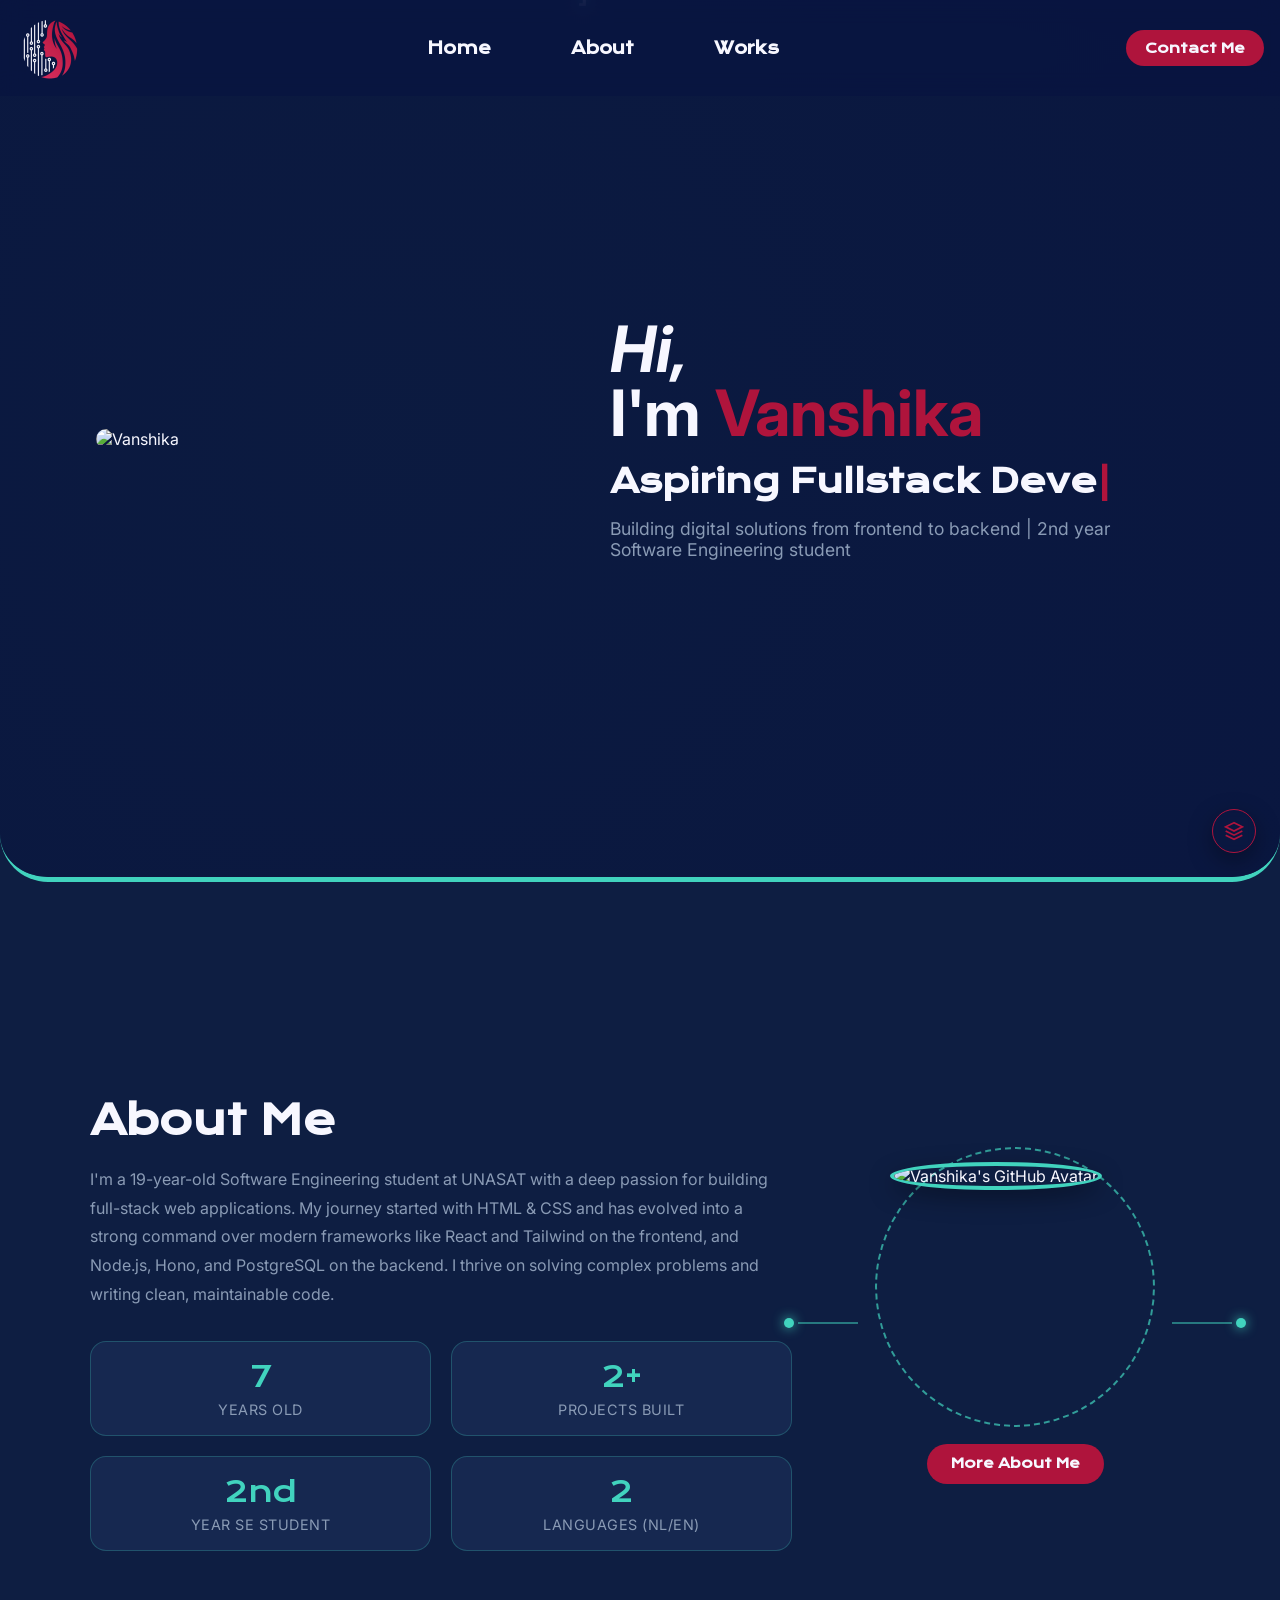
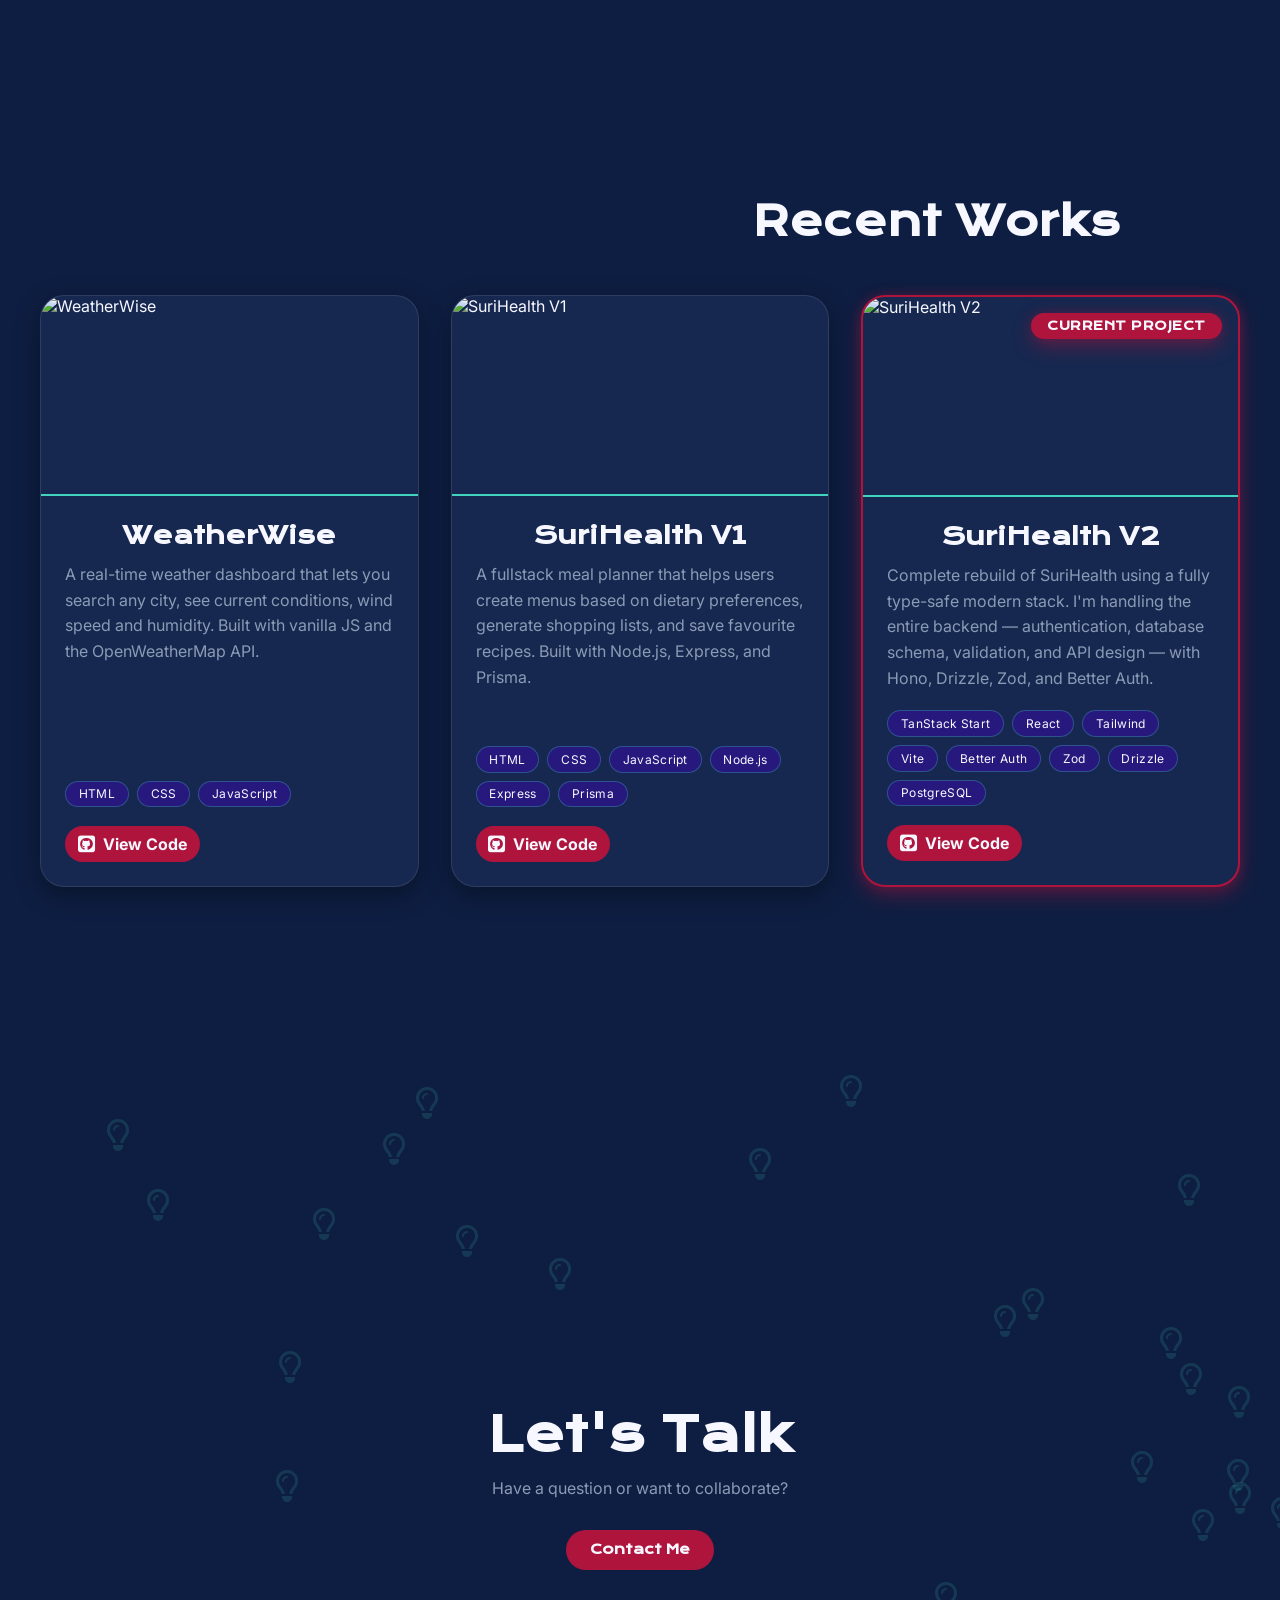
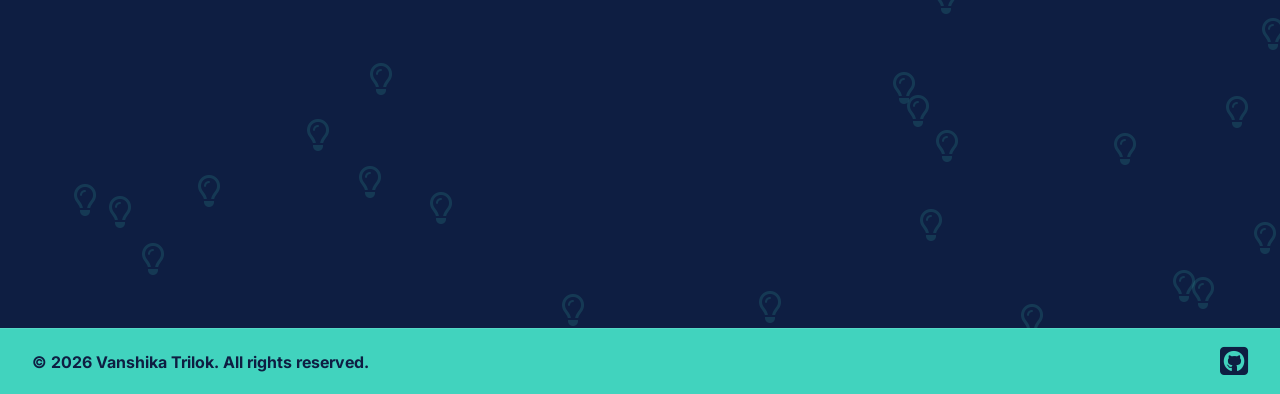
==== commit fb743719: "contact.html updated" ====
--- a/html/index.html
+++ b/html/index.html
@@ -133,7 +133,7 @@
                     <div class="work-info">
                         <h3>SuriHealth V1</h3>
                         <p>
-                            A fullstack meal planner that helps users create weekly menus based on dietary preferences, 
+                            A fullstack meal planner that helps users create menus based on dietary preferences, 
                             generate shopping lists, and save favourite recipes. Built with Node.js, Express, and Prisma.
                         </p>
                         <div class="work-tools">
@@ -178,18 +178,17 @@
             </div>
         </section>
 
-<section class="contact-section">
-    <div class="contact-container">
-        <h2>Let's Talk</h2>
-        <p>Have a question or want to collaborate?</p>
-        <button id="home-contact-btn" class="home-contact-btn">
-            Contact Me
-            <span class="arrow-circle"> →</span>
-        </button>
-    </div>
-    <!-- Light bulb easter egg container (dynamically filled via JS) -->
-    <div class="bulb-field" id="bulbField" aria-hidden="true"></div>
-</section>
+        <section class="contact-section">
+            <div class="contact-container">
+                <h2>Let's Talk</h2>
+                <p>Have a question or want to collaborate?</p>
+                <button id="home-contact-btn" class="home-contact-btn">
+                    Contact Me
+                    <span class="arrow-circle"> →</span>
+                </button>
+            </div>
+            <div class="bulb-field" id="bulbField" aria-hidden="true"></div>
+        </section>
         
         <footer>
             <p>&copy; 2026 Vanshika Trilok. All rights reserved.</p>
--- a/css/main.css
+++ b/css/main.css
@@ -148,7 +148,8 @@
 
 /* ========== BUTTONS ========== */
 .about-btn,
-#contact-btn {
+#contact-btn,
+.home-contact-btn {
     display: inline-flex;
     align-items: center;
     white-space: nowrap;
@@ -169,12 +170,14 @@
     margin-left: auto;
 }
 
-.about-btn {
+.about-btn,
+.home-contact-btn {
     padding: 0.7rem 1.5rem;
 }
 
 .about-btn .arrow-circle,
-#contact-btn .arrow-circle {
+#contact-btn .arrow-circle,
+.home-contact-btn .arrow-circle {
     position: absolute;
     right: -1.5rem;
     top: 50%;
@@ -195,13 +198,15 @@
 }
 
 .about-btn:hover,
-#contact-btn:hover {
+#contact-btn:hover,
+.home-contact-btn:hover {
     background: var(--cta-hover);
     box-shadow: var(--btn-shadow);
     transform: translateY(-1px) scale(1.03);
 }
 
-#contact-btn:hover {
+#contact-btn:hover,
+.home-contact-btn:hover {
     padding-right: 2.5rem;
 }
 
@@ -210,30 +215,28 @@
 }
 
 .about-btn:hover .arrow-circle,
-#contact-btn:hover .arrow-circle {
+#contact-btn:hover .arrow-circle,
+.home-contact-btn:hover .arrow-circle {
     right: 0.5rem;
     opacity: 1;
 }
 
 .about-btn::after,
-#contact-btn::after {
+#contact-btn::after,
+.home-contact-btn::after {
     content: "";
     position: absolute;
     top: 0;
     left: -100%;
     width: 100%;
     height: 100%;
-    background: linear-gradient(
-        90deg,
-        transparent,
-        rgba(255, 255, 255, 0.15),
-        transparent
-    );
+    background: linear-gradient(90deg, transparent, rgba(255, 255, 255, 0.15), transparent);
     transition: left 0.5s ease;
 }
 
 .about-btn:hover::after,
-#contact-btn:hover::after {
+#contact-btn:hover::after,
+.home-contact-btn:hover::after {
     left: 100%;
 }
 
@@ -481,7 +484,6 @@
 }
 
 .intro-text {
-    font-size: 1.05rem;
     line-height: 1.8;
     color: var(--secondary-text);
     margin-bottom: 2rem;
@@ -634,7 +636,7 @@
     color: var(--primary-text);
     font-family: 'JetBrains Mono', 'Fira Code', monospace;
     font-size: 0.85rem;
-    padding: 0.4rem 0.9rem;
+    padding: 0.4rem 0.8rem;
     border-radius: 12px;
     border: 1px solid var(--accent);
     opacity: 0;
@@ -691,7 +693,7 @@
 
 .work-card {
     background: var(--card);
-    border: 1px solid rgba(65, 211, 190, 0.15);
+    border: var(--faint-border);
     border-radius: 1.5rem;
     overflow: hidden;
     display: flex;
@@ -810,12 +812,7 @@
     left: -100%;
     width: 100%;
     height: 100%;
-    background: linear-gradient(
-        90deg,
-        transparent,
-        rgba(255, 255, 255, 0.25),
-        transparent
-    );
+    background: linear-gradient(90deg, transparent, rgba(255, 255, 255, 0.25), transparent);
     transition: left 0.6s ease;
     z-index: 1;
     pointer-events: none;
@@ -929,71 +926,6 @@
     margin-bottom: 2rem;
 }
 
-.home-contact-btn {
-    display: inline-flex;
-    align-items: center;
-    white-space: nowrap;
-    position: relative;
-    overflow: hidden;
-    padding: 0.8rem 2rem;
-    border-radius: 5rem;
-    font-family: 'Krona One', sans-serif;
-    font-weight: bold;
-    font-size: 1.1rem;
-    background: var(--cta-btn);
-    color: var(--primary-text);
-    border: none;
-    cursor: pointer;
-    transition: var(--transition), padding-right 0.3s ease;
-}
-
-.home-contact-btn .arrow-circle {
-    position: absolute;
-    right: -1.5rem;
-    top: 50%;
-    transform: translateY(-50%);
-    width: 1.5rem;
-    height: 1.5rem;
-    border-radius: 50%;
-    background: var(--accent);
-    display: flex;
-    align-items: center;
-    justify-content: center;
-    color: var(--background);
-    font-size: 1rem;
-    font-weight: bold;
-    line-height: 1;
-    opacity: 0;
-    transition: right 0.45s cubic-bezier(0.4, 0, 0.2, 1), opacity 0.3s ease 0.1s;
-}
-
-.home-contact-btn:hover {
-    background: var(--cta-hover);
-    box-shadow: var(--btn-shadow);
-    transform: translateY(-2px) scale(1.03);
-    padding-right: 3rem;
-}
-
-.home-contact-btn:hover .arrow-circle {
-    right: 0.8rem;
-    opacity: 1;
-}
-
-.home-contact-btn::after {
-    content: "";
-    position: absolute;
-    top: 0;
-    left: -100%;
-    width: 100%;
-    height: 100%;
-    background: linear-gradient(90deg, transparent, rgba(255,255,255,0.2), transparent);
-    transition: left 0.6s ease;
-}
-
-.home-contact-btn:hover::after {
-    left: 100%;
-}
-
 .bulb-field {
     position: absolute;
     inset: 0;
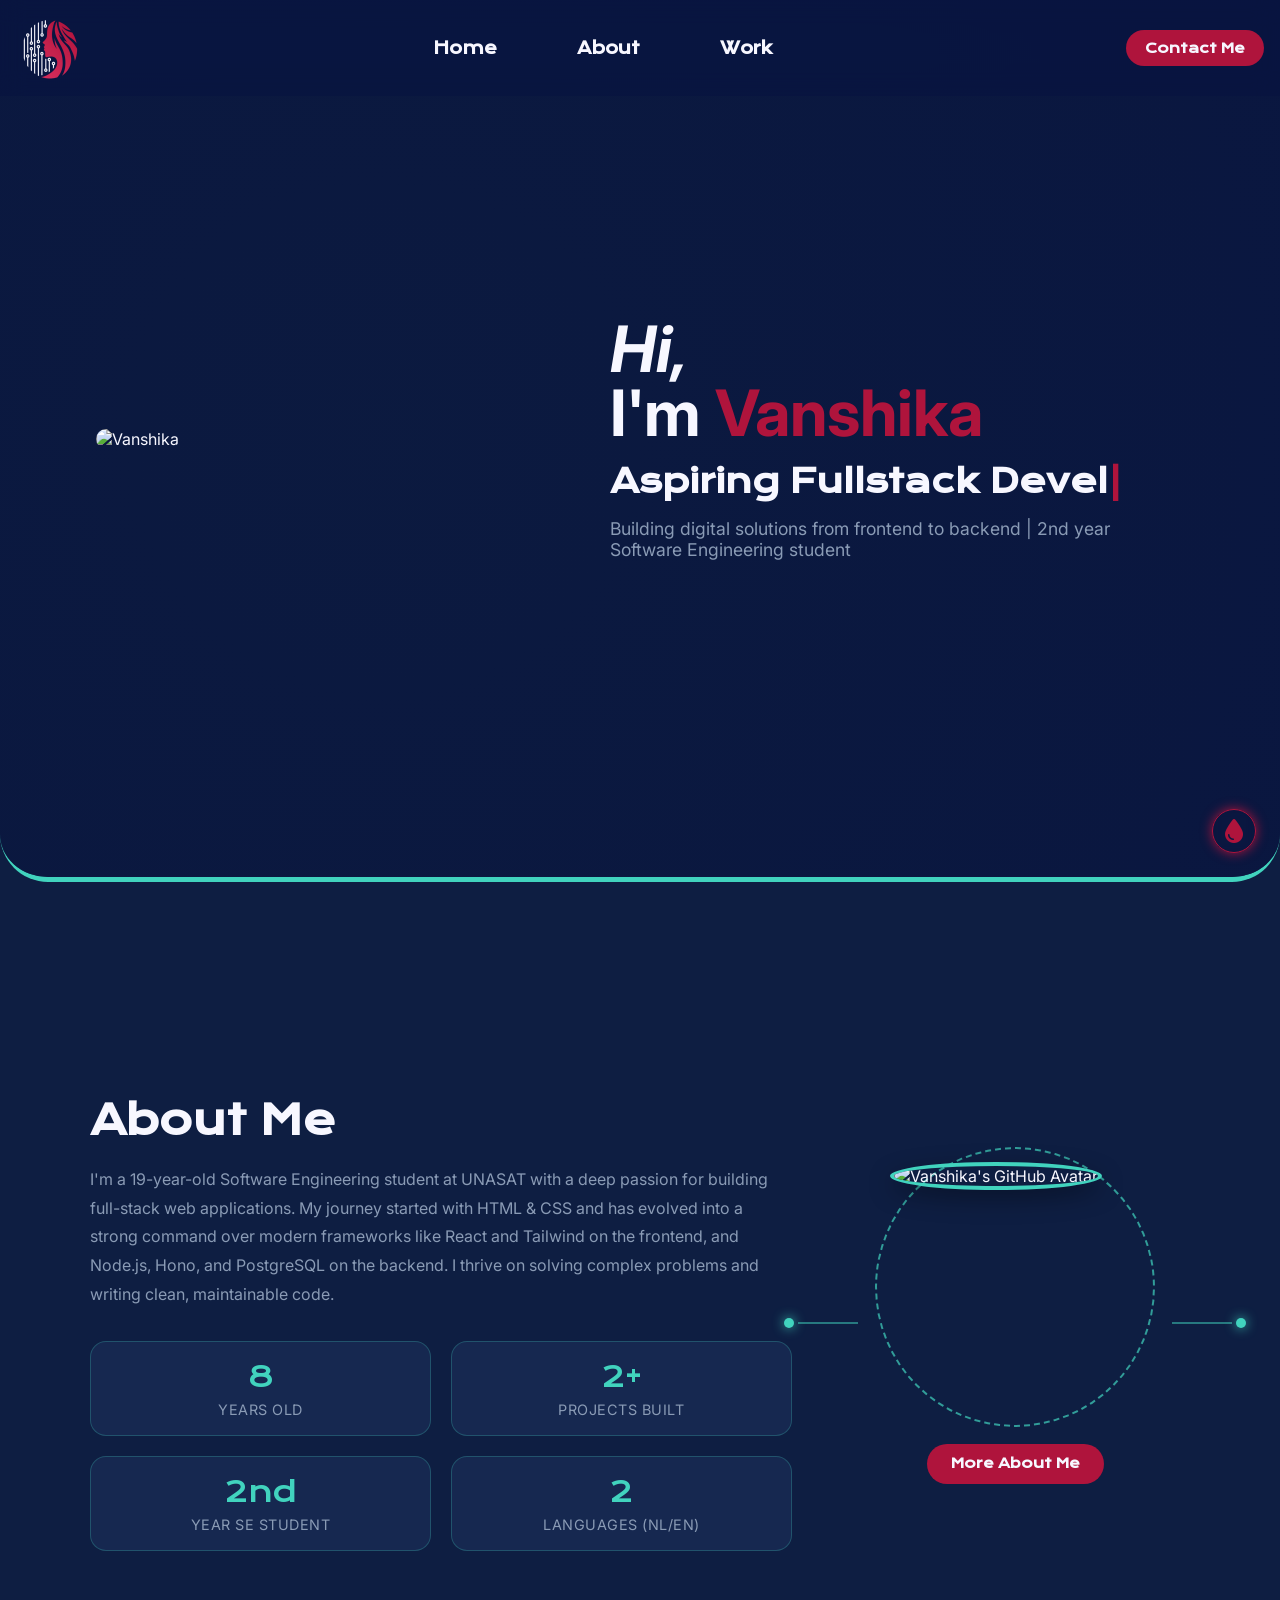
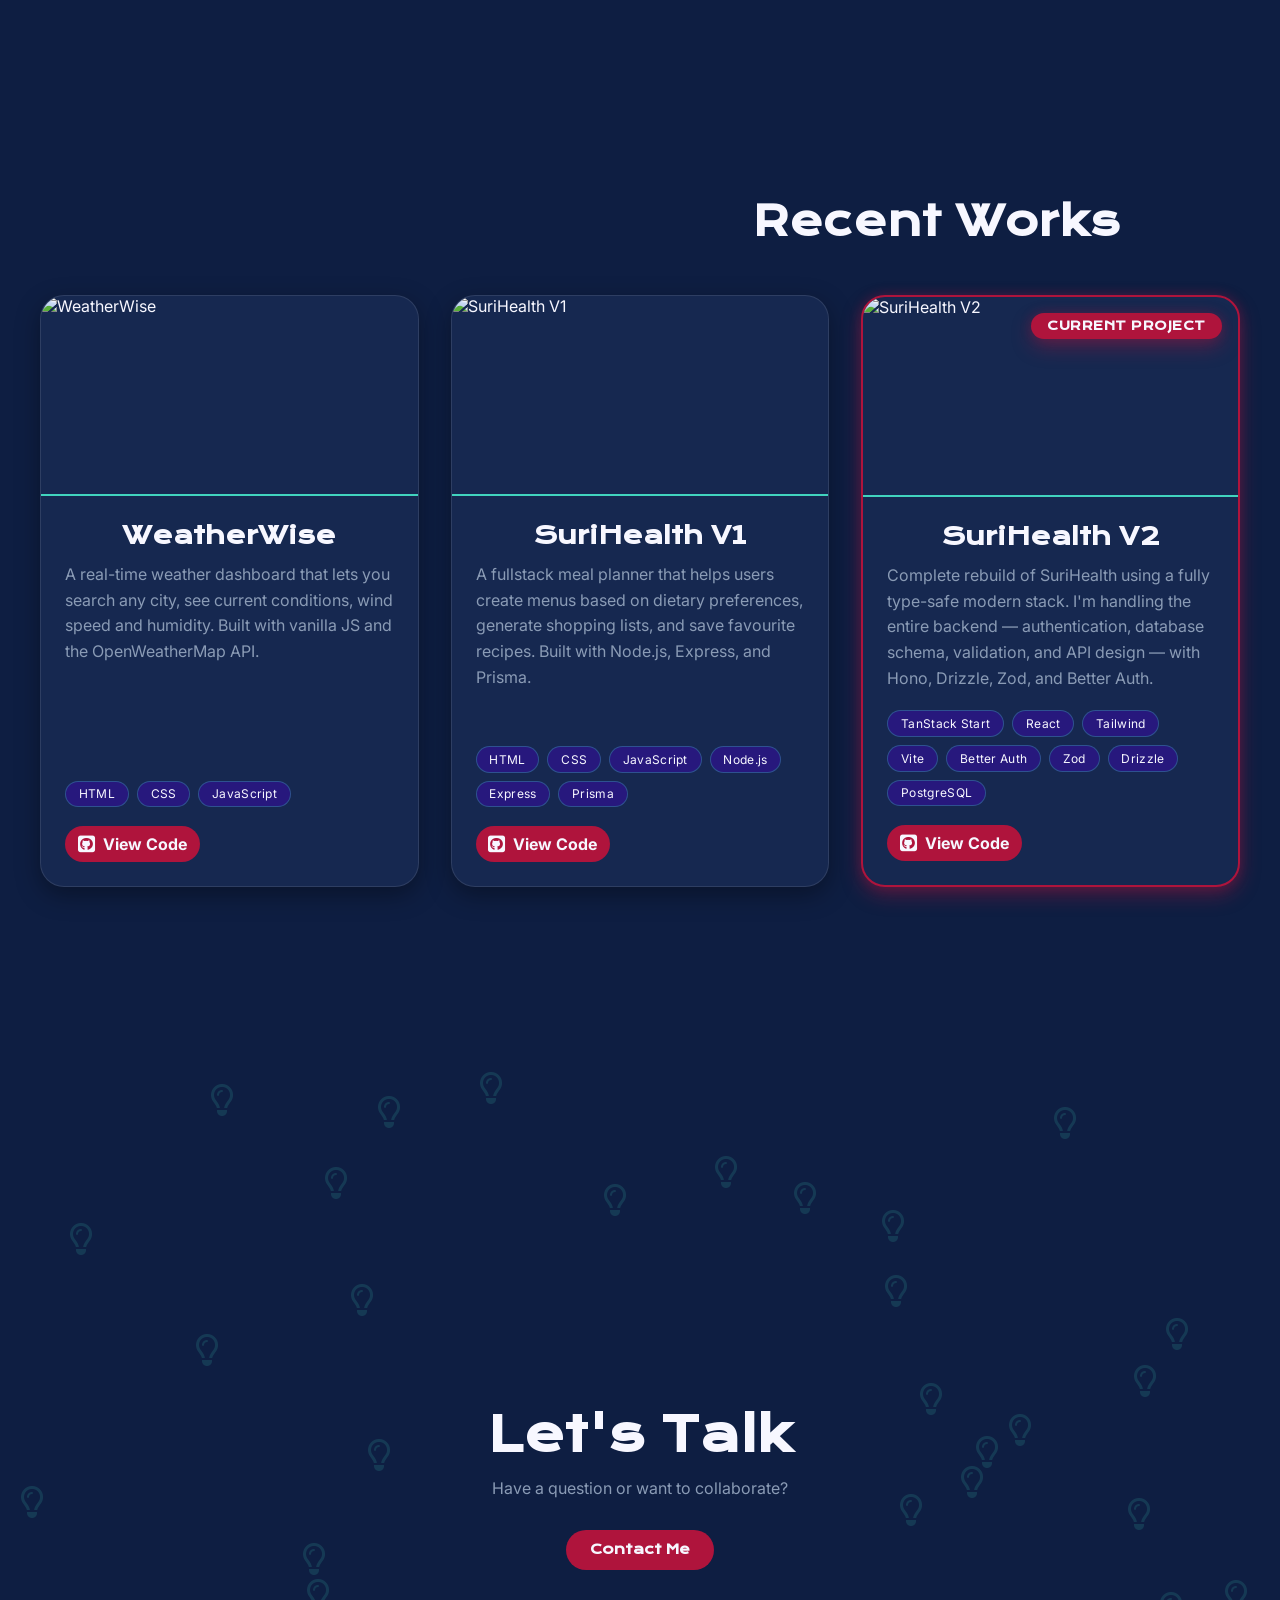
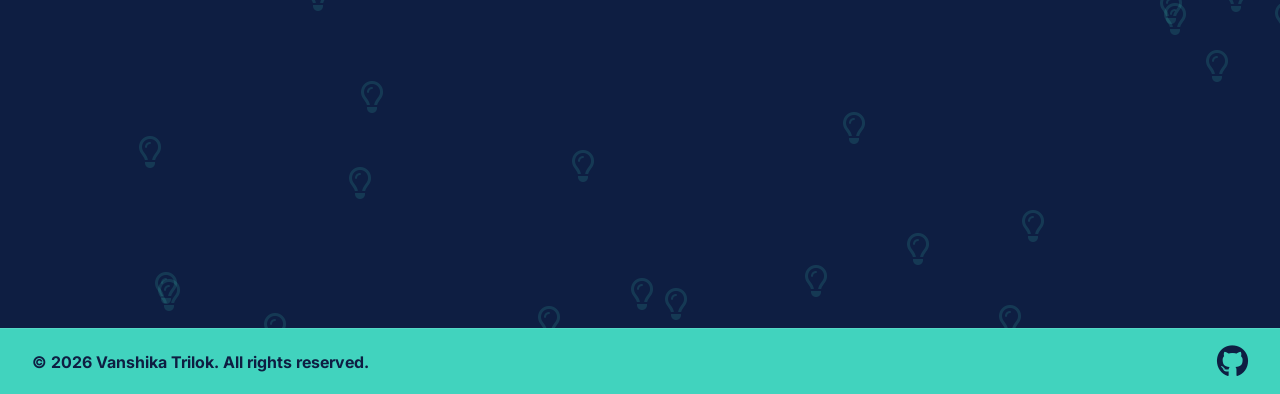
==== commit 5fcf26fc: "Added" ====
--- a/html/index.html
+++ b/html/index.html
@@ -15,10 +15,10 @@
             <img src="/img/portfolio_logo.png" alt="V's Portfolio Logo" class="logo">
             <a href="/" class="nav-link active">Home</a>
             <a href="/html/about.html" class="nav-link active">About</a>
-            <a href="/html/work.html" class="nav-link active">Works</a>
+            <a href="/html/work.html" class="nav-link active">Work</a>
             <button id="contact-btn">
                 Contact Me
-                <span class="arrow-circle"> →</span>
+                <span class="arrow-circle"><i class="fa-solid fa-arrow-right"></i></span>
             </button>
         </header>
 
@@ -26,9 +26,7 @@
             <canvas id="heroCanvas" aria-hidden="true"></canvas>
 
             <button class="hero-toggle" id="heroToggle" aria-label="Change hero animation" title="Change animation">
-                <svg width="20" height="20" viewBox="0 0 24 24" fill="none" stroke="currentColor" stroke-width="2">
-                    <path d="M12 2L2 7l10 5 10-5-10-5zM2 17l10 5 10-5M2 12l10 5 10-5"/>
-                </svg>
+                <i class="fa-solid fa-droplet"></i>
             </button>
 
             <div class="hero-container">
@@ -184,7 +182,7 @@
                 <p>Have a question or want to collaborate?</p>
                 <button id="home-contact-btn" class="home-contact-btn">
                     Contact Me
-                    <span class="arrow-circle"> →</span>
+                    <span class="arrow-circle"><i class="fa-solid fa-arrow-right"></i></span>
                 </button>
             </div>
             <div class="bulb-field" id="bulbField" aria-hidden="true"></div>
@@ -193,7 +191,7 @@
         <footer>
             <p>&copy; 2026 Vanshika Trilok. All rights reserved.</p>
             <a href="https://github.com/viraitrisha" rel="noopener noreferrer" target="_blank">
-                <i class="fa-brands fa-square-github"></i>
+                <i class="fa-brands fa-github"></i>
             </a>
         </footer>
 
--- a/css/main.css
+++ b/css/main.css
@@ -362,9 +362,12 @@
     -webkit-backdrop-filter: blur(4px);
     backdrop-filter: blur(4px);
     transition: var(--transition);
-    box-shadow: var(--card-shadow);
-}
-
+    box-shadow: 0 0 12px var(--cta-btn);
+}
+
+.hero-toggle i {
+    font-size: 1.5rem;
+}
 .hero-toggle:hover {
     background: var(--cta-hover);
     color: var(--background);
